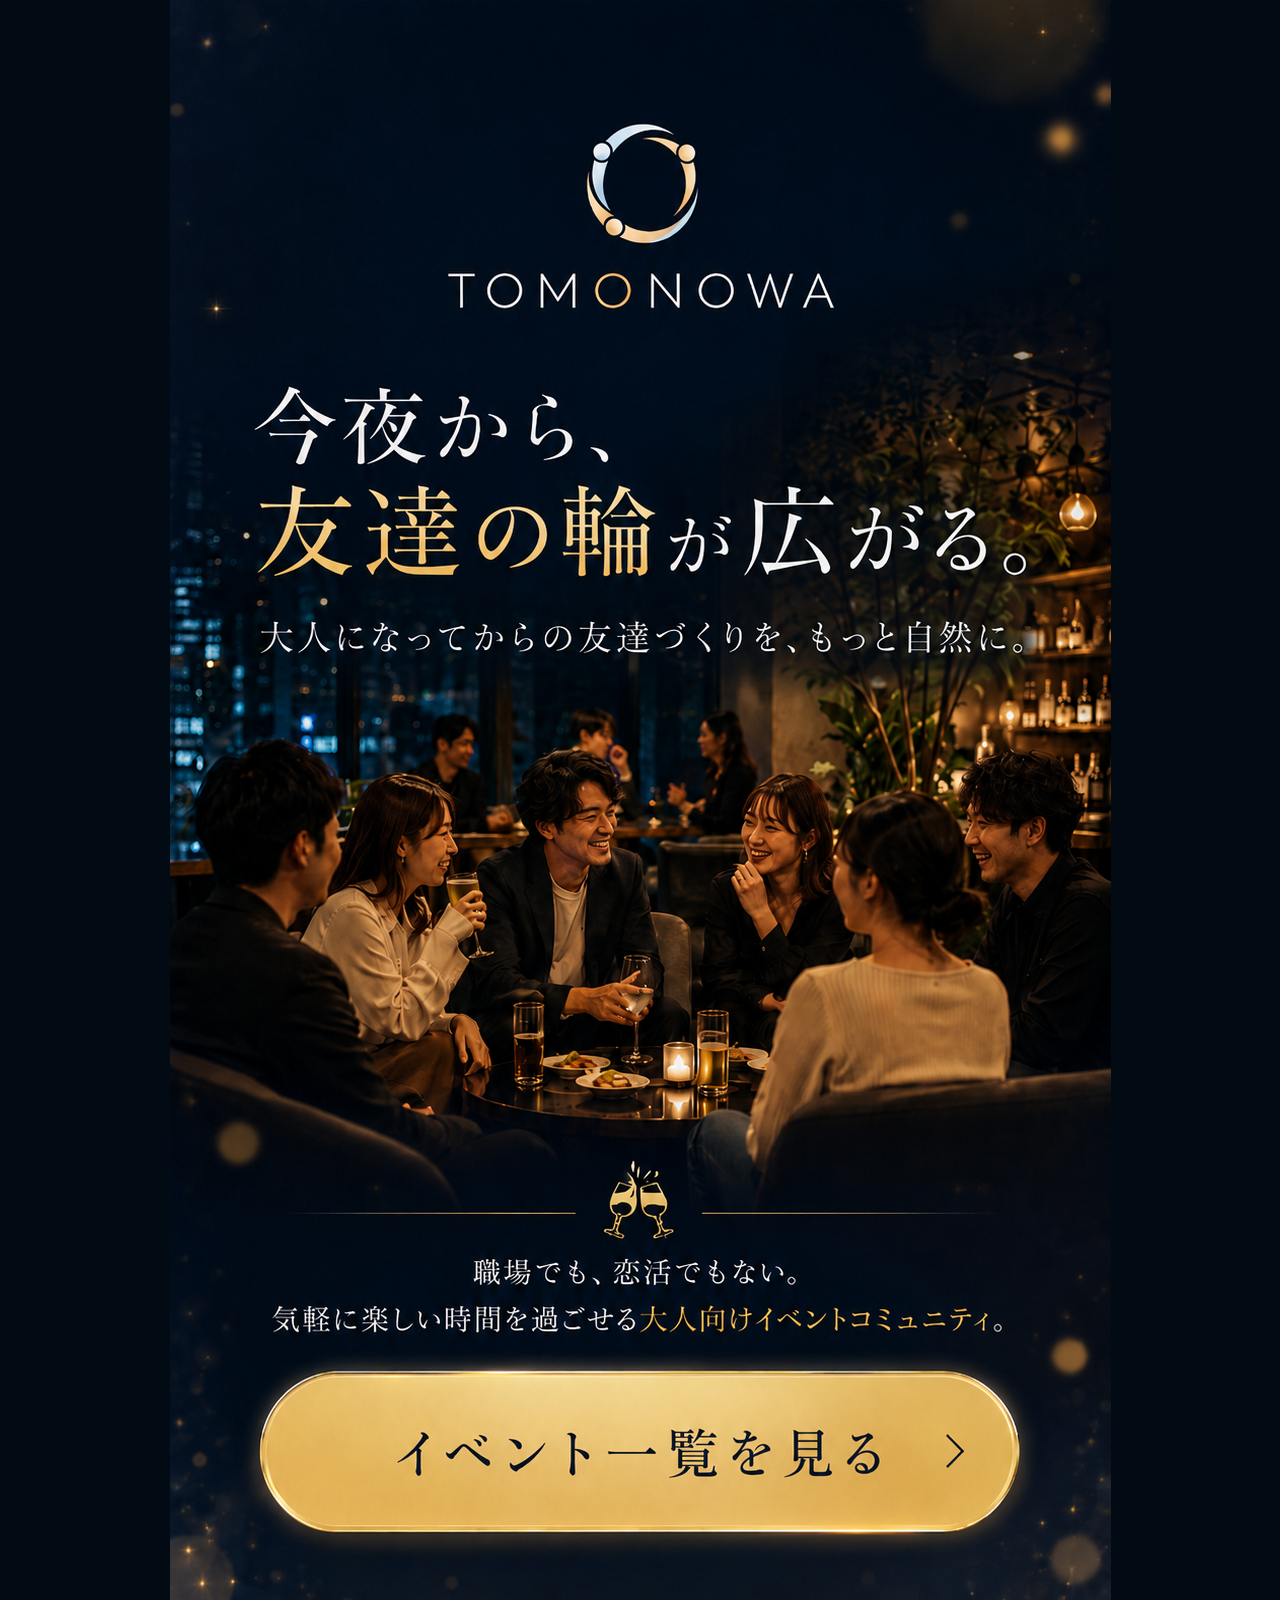
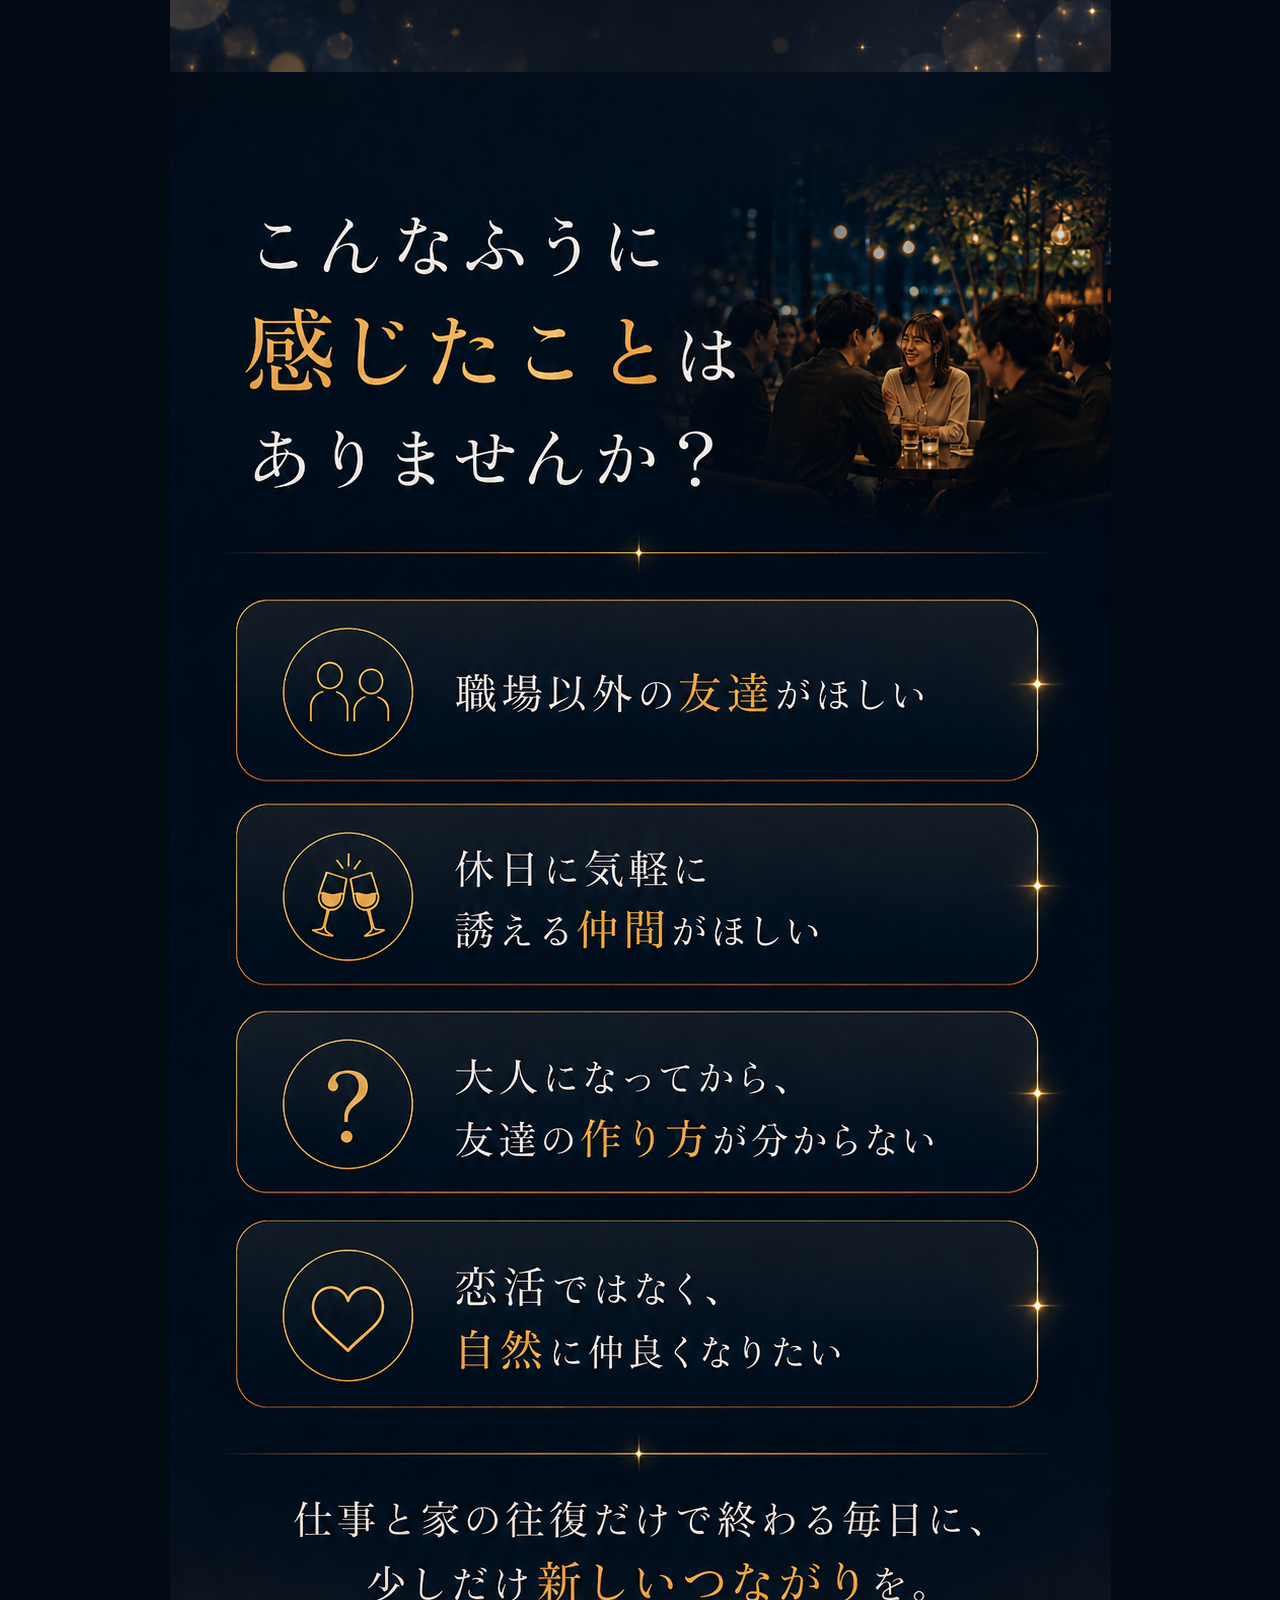
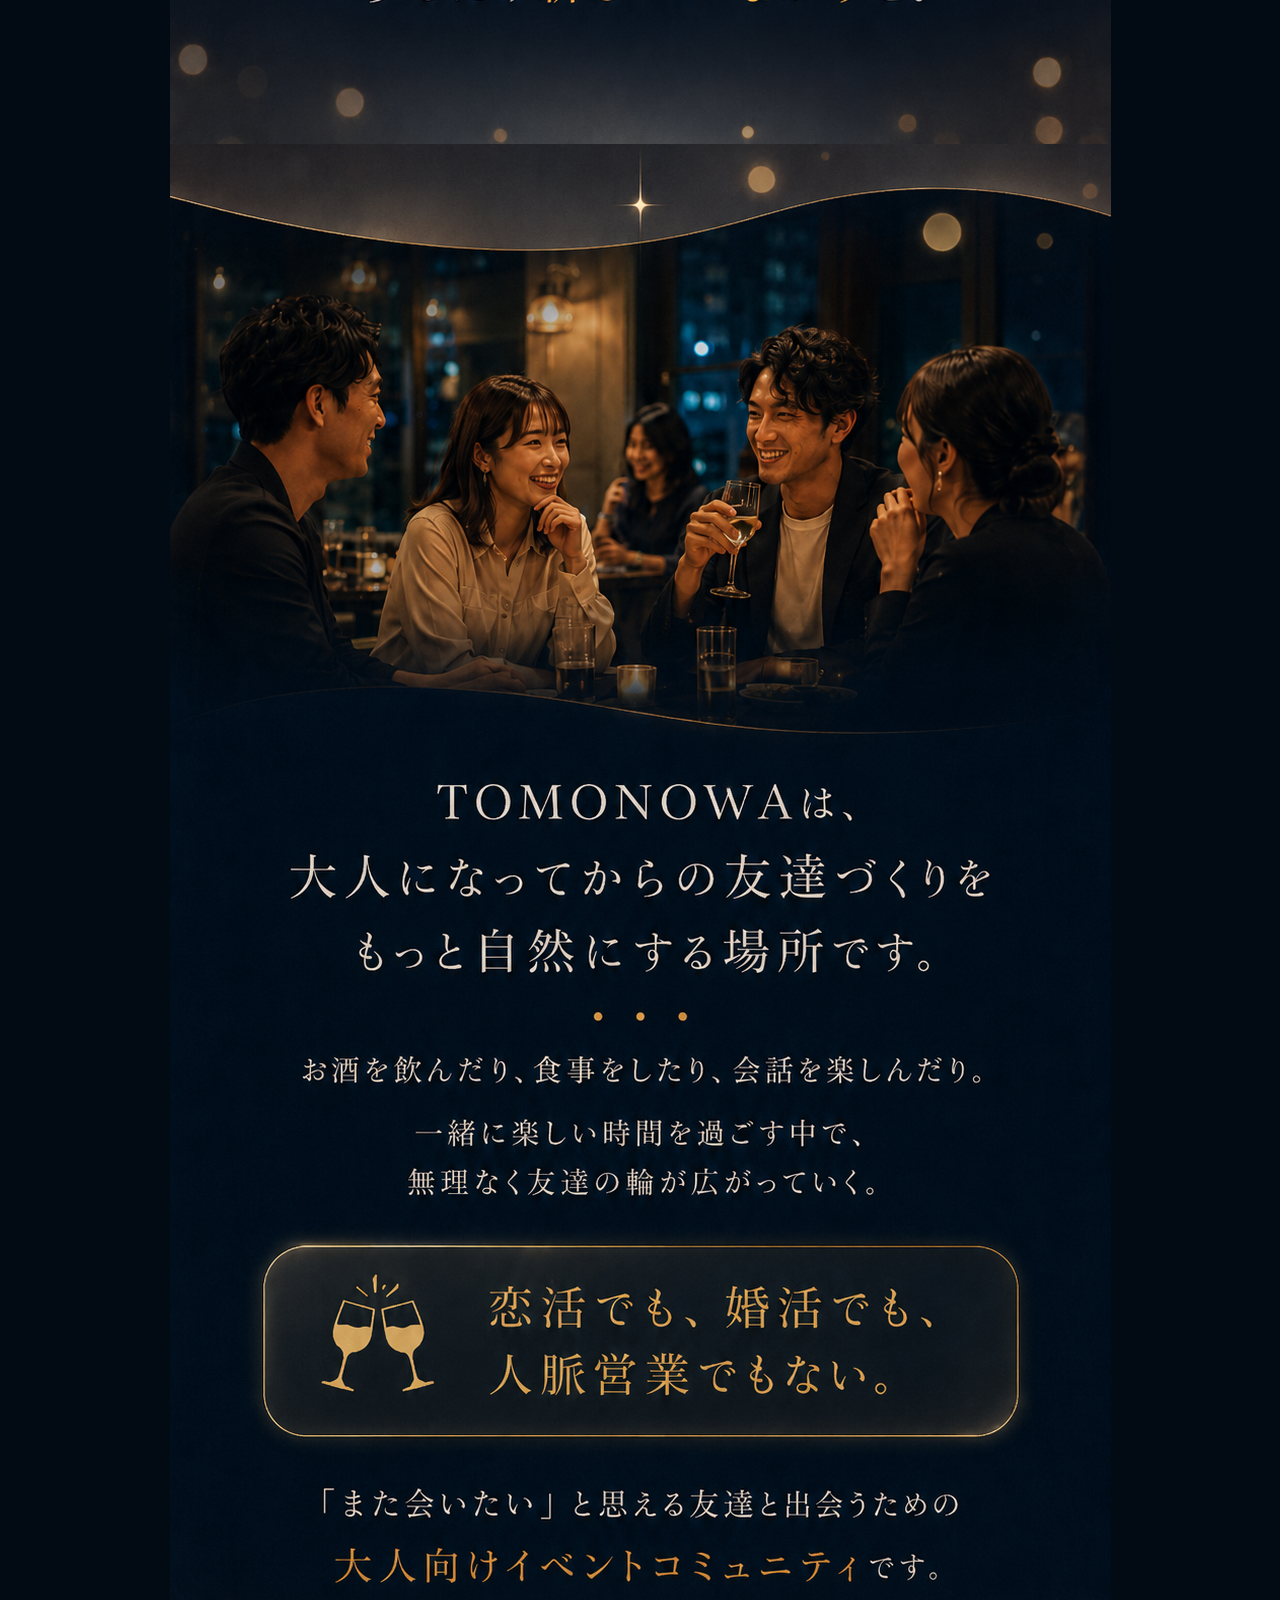
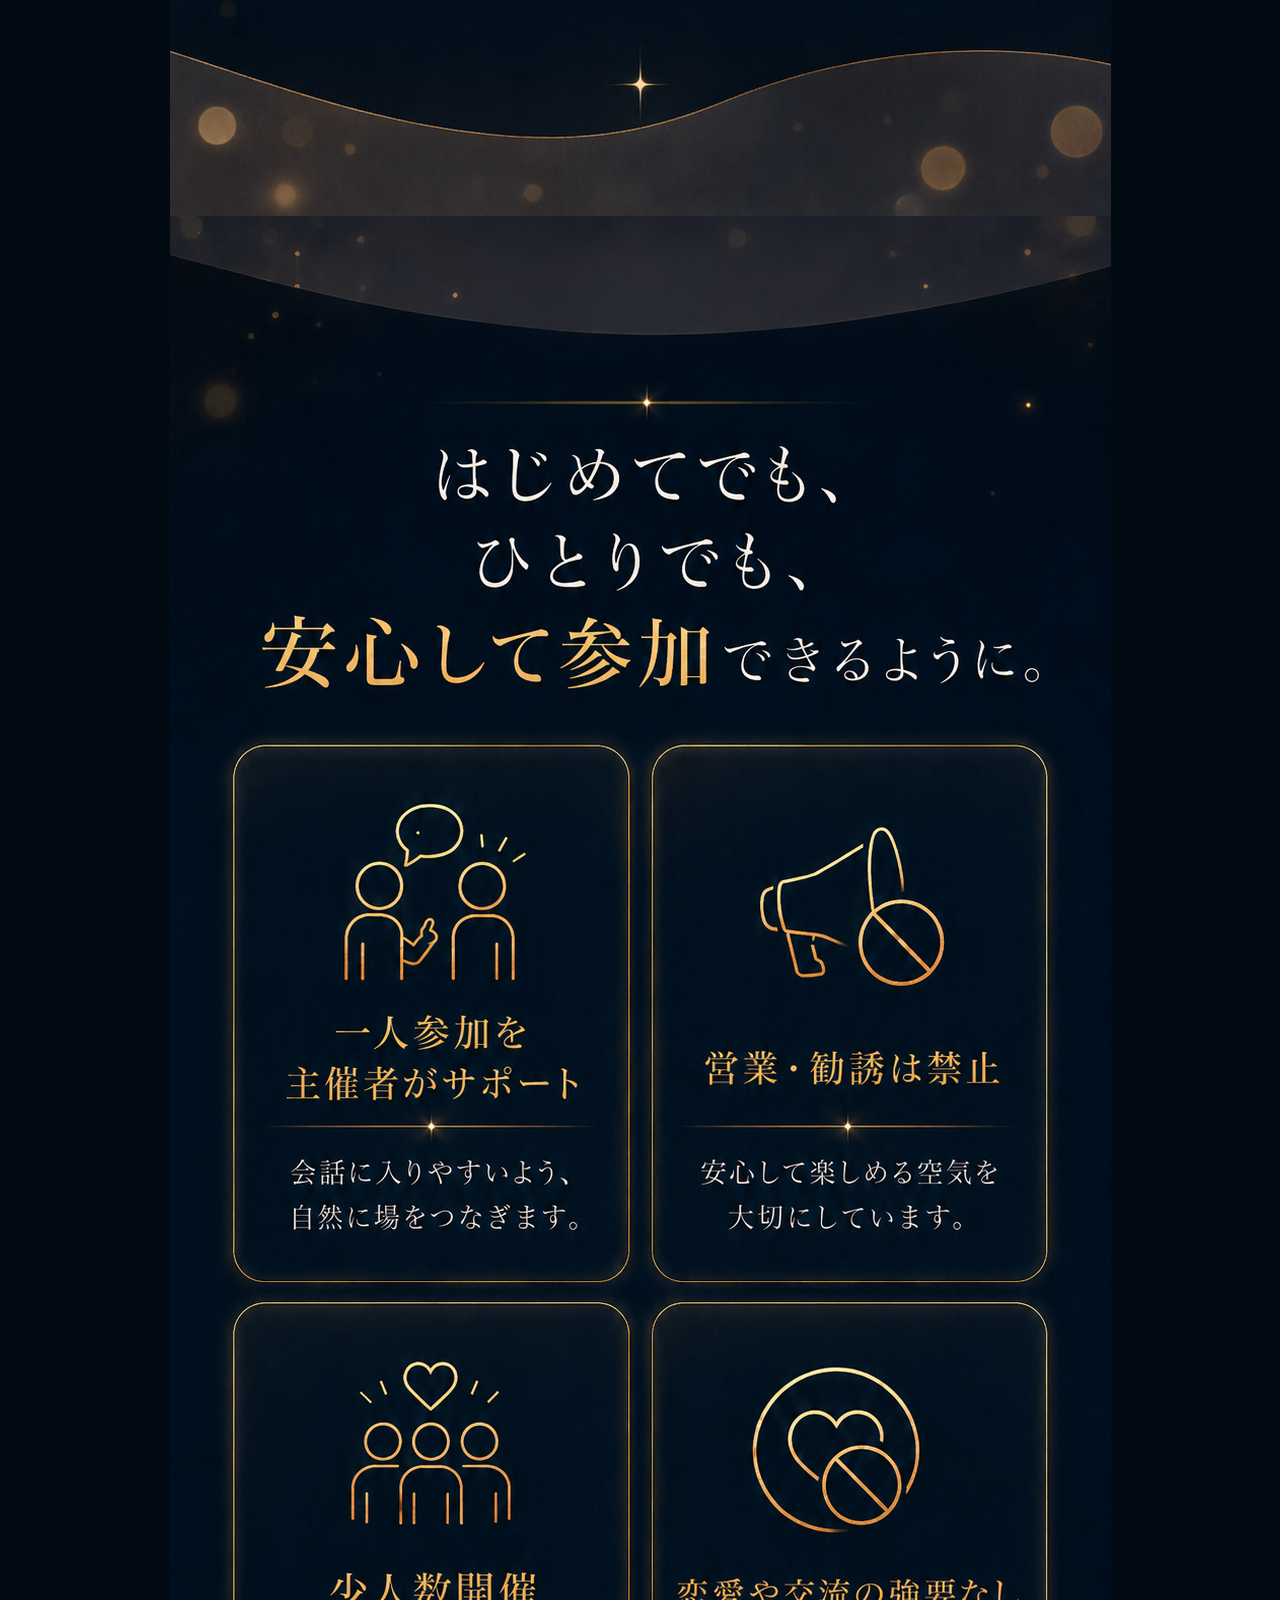
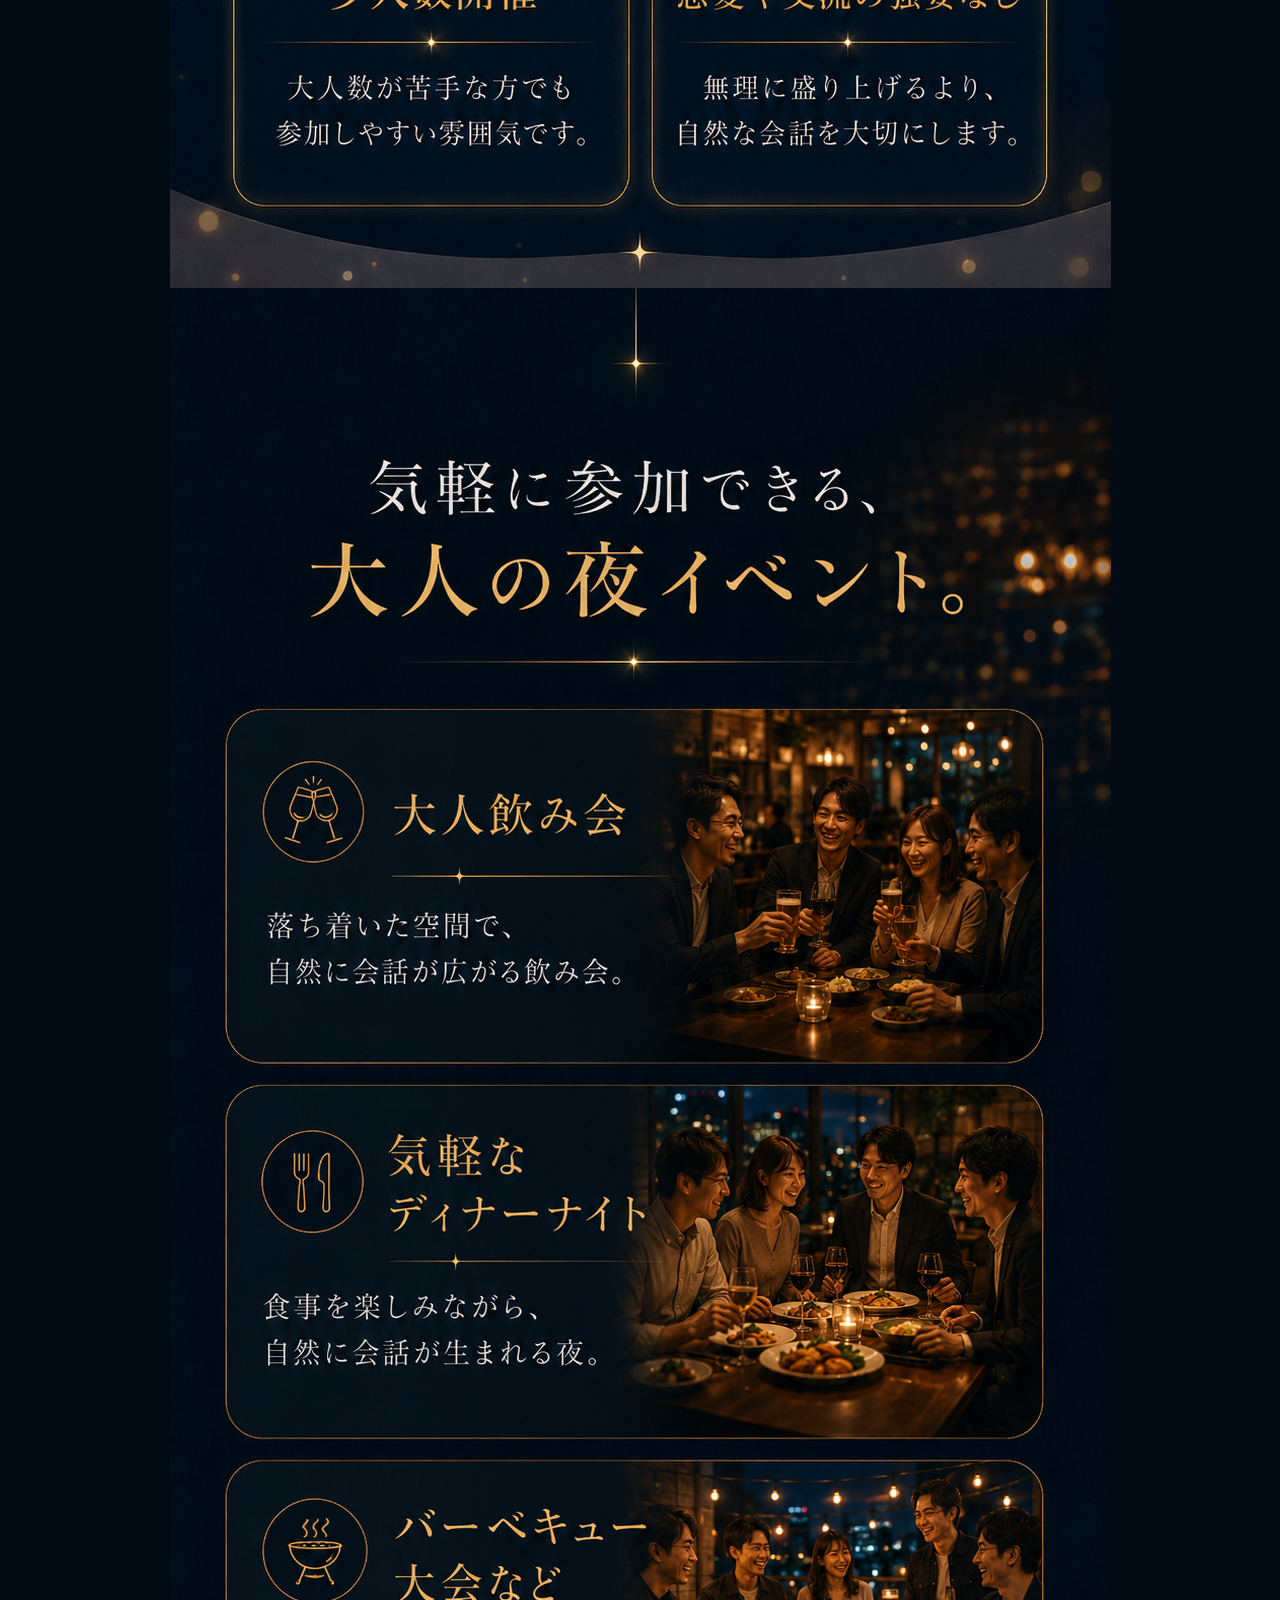
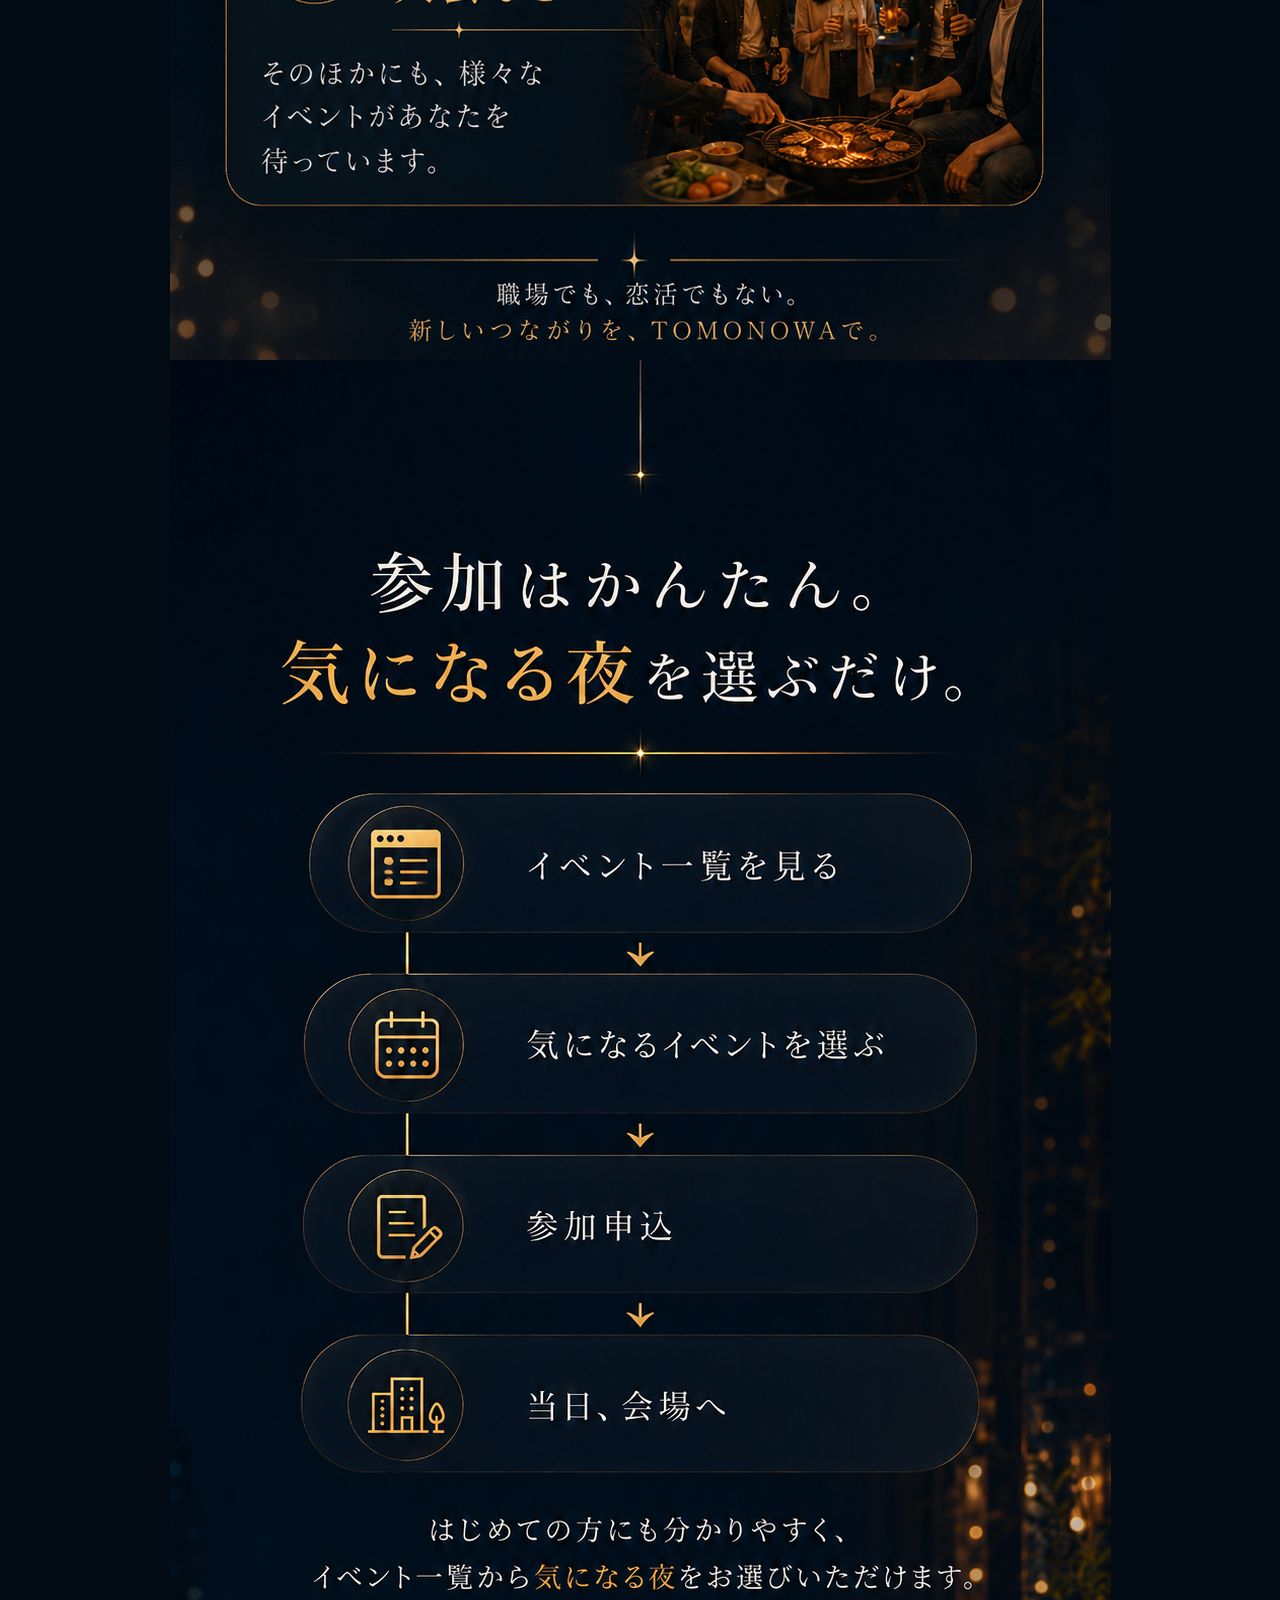
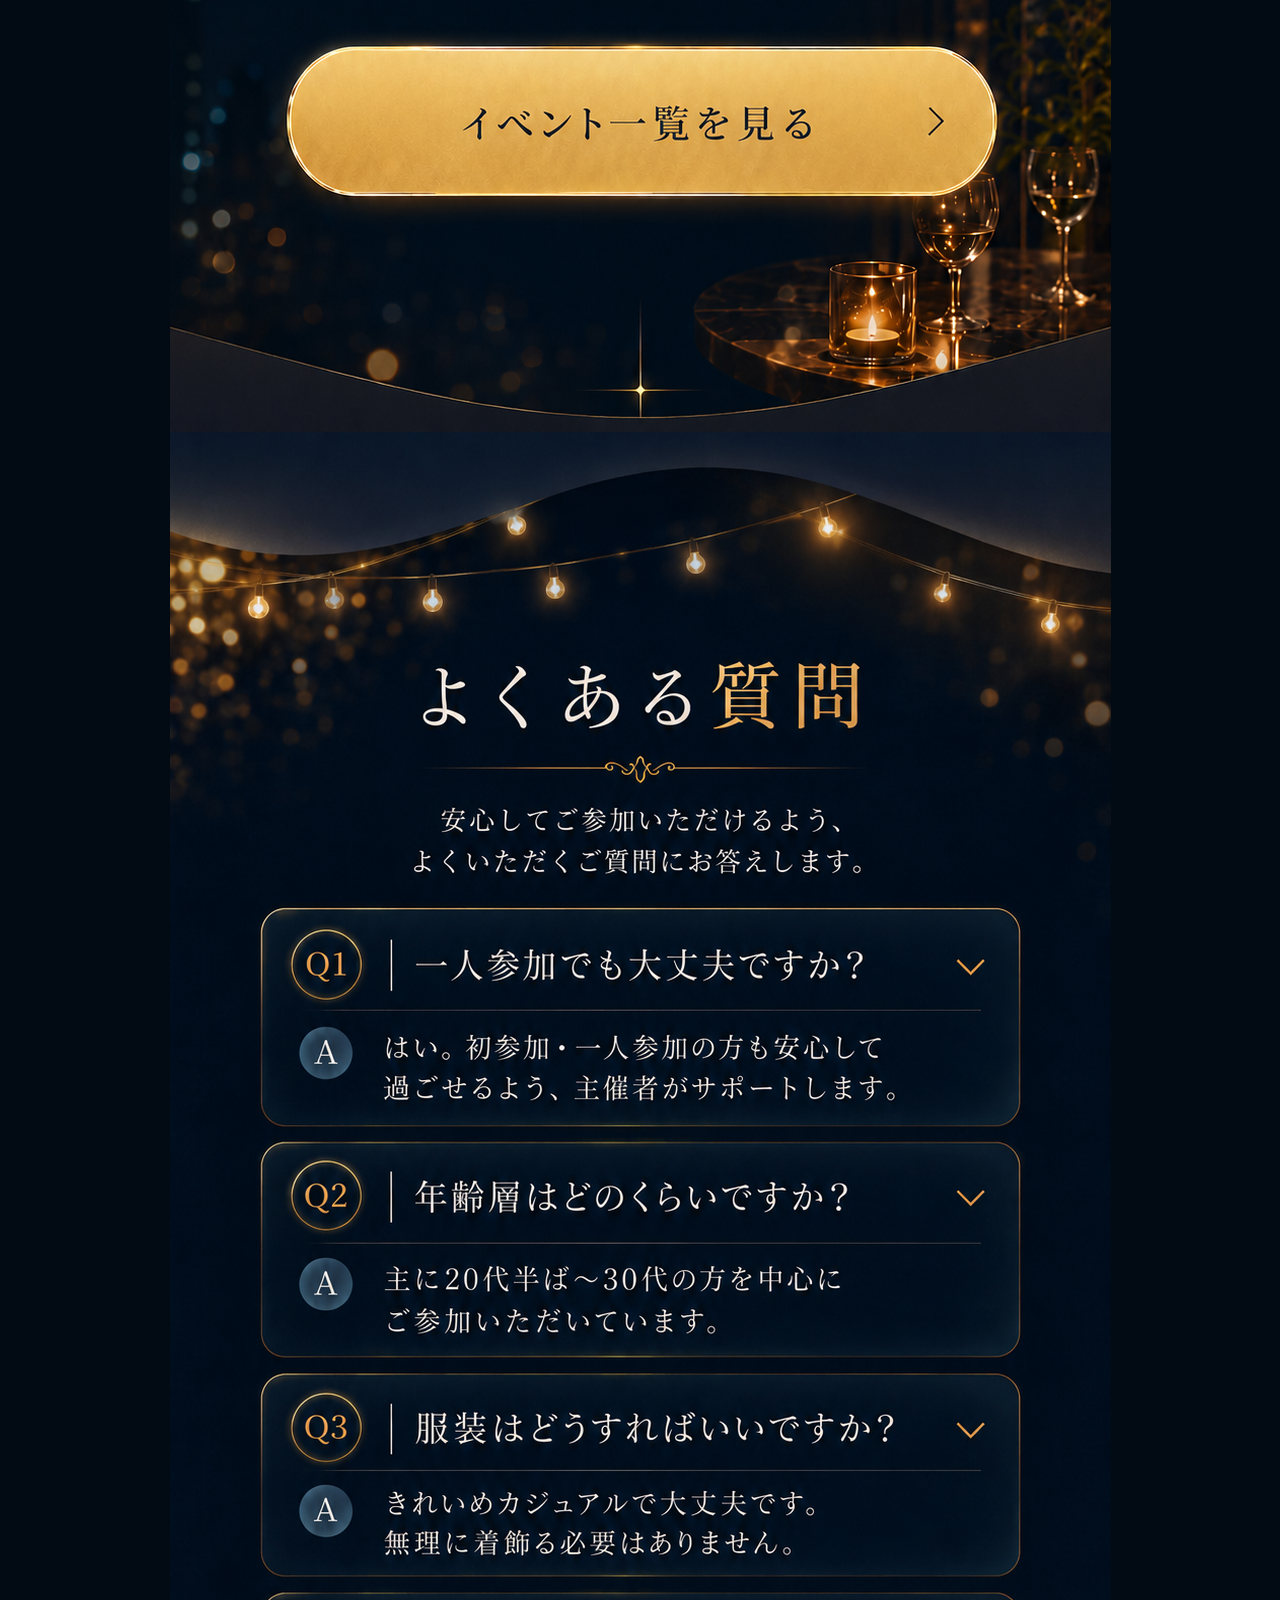
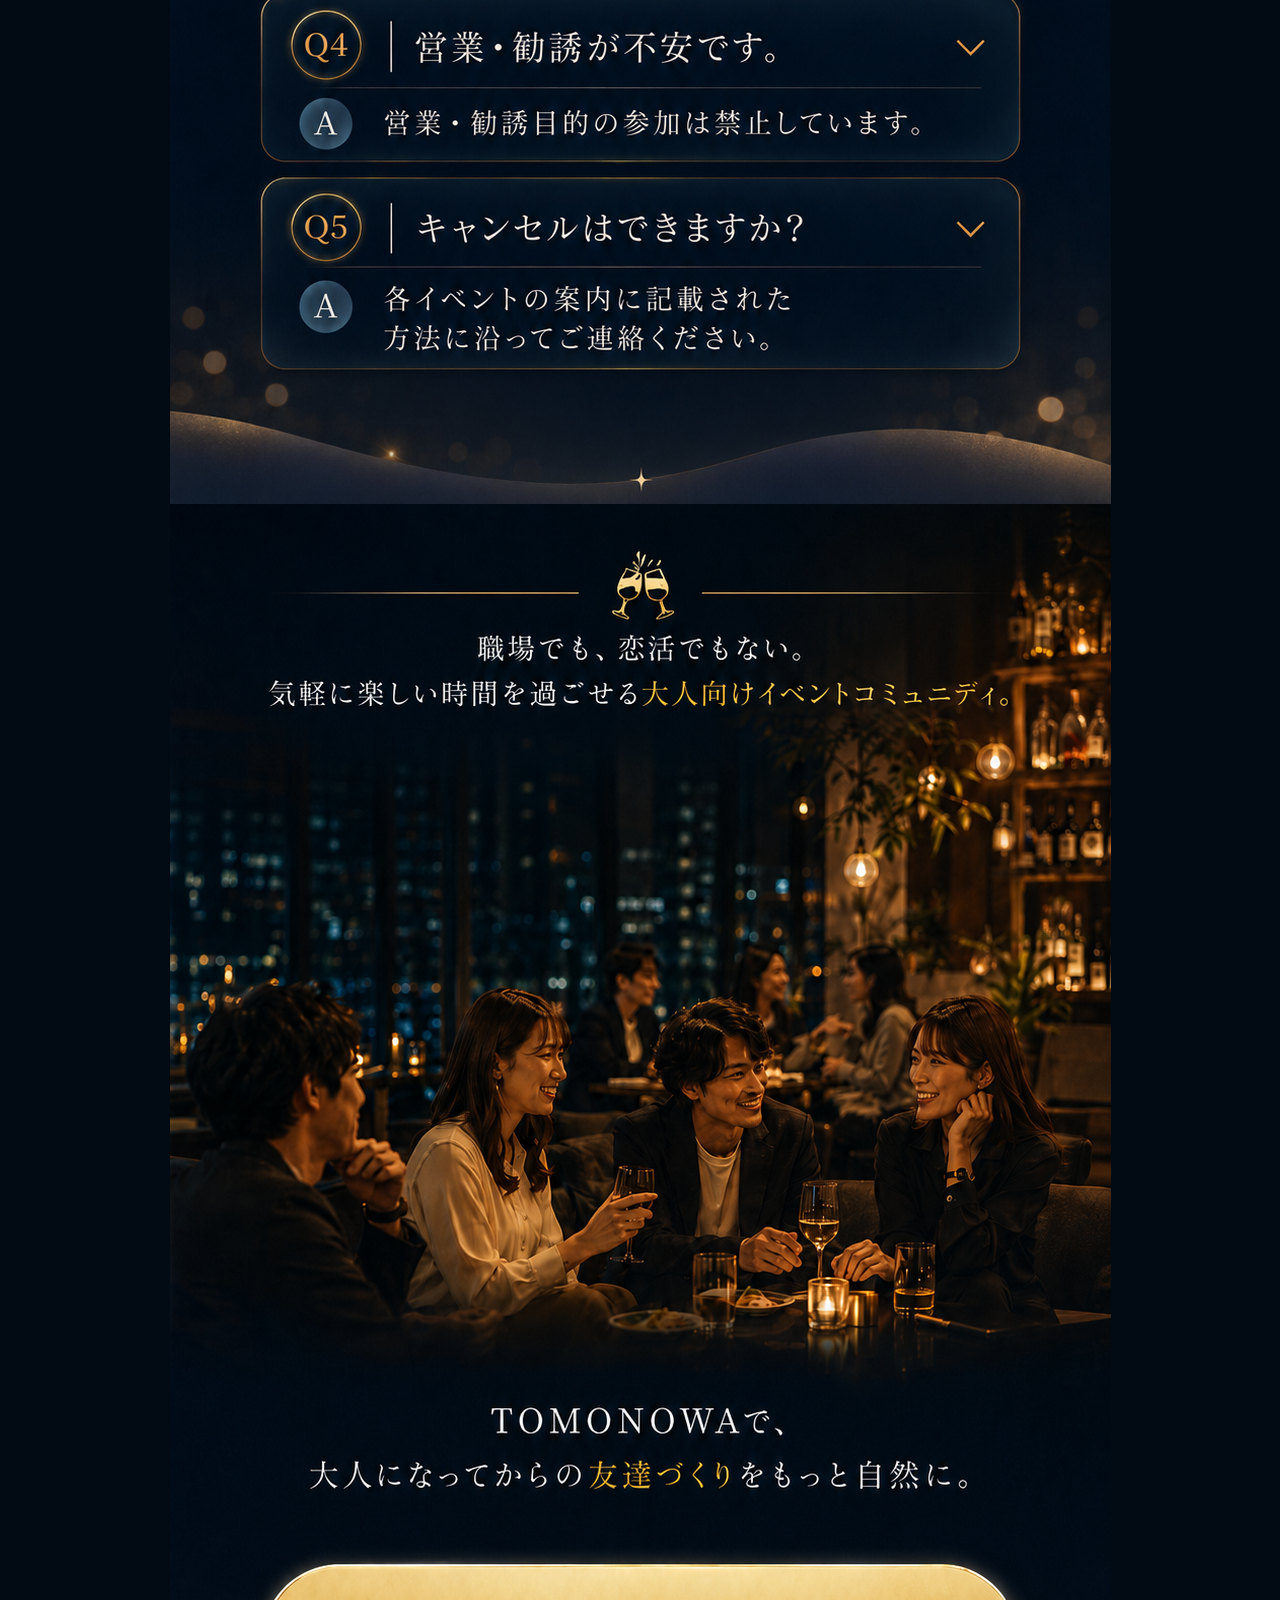
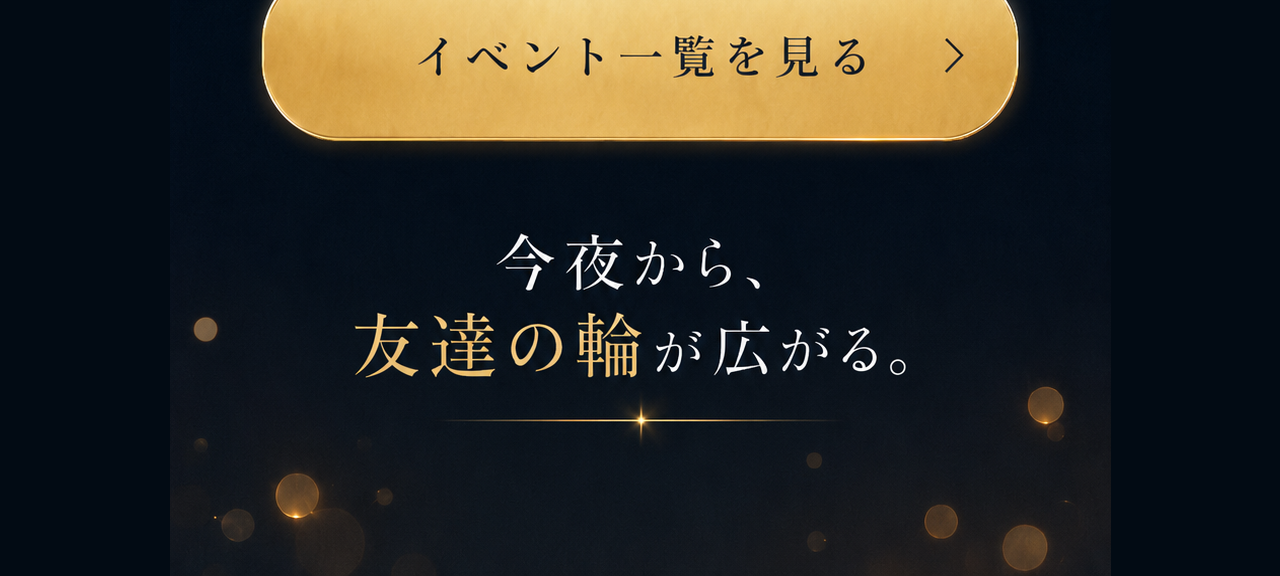
==== index.html @ 443e7a99 "Add files via upload" ====
<!doctype html>
<html lang="ja">
<head>
  <meta charset="utf-8">
  <meta name="viewport" content="width=device-width, initial-scale=1">
  <title>TOMONOWA | 今夜から、友達の輪が広がる。</title>
  <link rel="stylesheet" href="styles.css">
</head>
<body>
  <main class="lp">
    <section class="lp-section">
      <img src="assets/01-hero.png" alt="TOMONOWA 今夜から、友達の輪が広がる。">
      <a class="cta-hit cta-hit--hero" href="../event-circle-booking/TOMOWA_イベント申込サイト_完成デモ.html" aria-label="イベント一覧を見る"></a>
    </section>
    <section class="lp-section"><img src="assets/02-pain.png" alt="こんなふうに感じたことはありませんか？"></section>
    <section class="lp-section"><img src="assets/03-about.png" alt="TOMONOWAとは"></section>
    <section class="lp-section"><img src="assets/04-reassurance.png" alt="はじめてでも、ひとりでも、安心して参加できるように。"></section>
    <section class="lp-section"><img src="assets/05-events.png" alt="気軽に参加できる、大人の夜イベント。"></section>
    <section class="lp-section">
      <img src="assets/06-flow.png" alt="参加はかんたん。気になる夜を選ぶだけ。">
      <a class="cta-hit cta-hit--flow" href="../event-circle-booking/TOMOWA_イベント申込サイト_完成デモ.html" aria-label="イベント一覧を見る"></a>
    </section>
    <section class="lp-section"><img src="assets/07-faq.png" alt="よくある質問"></section>
    <section class="lp-section">
      <img src="assets/08-final-cta.png" alt="TOMONOWA イベント一覧を見る">
      <a class="cta-hit cta-hit--final" href="../event-circle-booking/TOMOWA_イベント申込サイト_完成デモ.html" aria-label="イベント一覧を見る"></a>
    </section>
  </main>
</body>
</html>
---- styles.css ----
* { box-sizing: border-box; }
html, body {
  margin: 0;
  min-height: 100%;
  background: #020b14;
}
.lp {
  width: min(100%, 941px);
  margin: 0 auto;
  background: #020b14;
}
.lp-section {
  position: relative;
  width: 100%;
  line-height: 0;
}
.lp-section img {
  display: block;
  width: 100%;
  height: auto;
}
.cta-hit {
  position: absolute;
  z-index: 2;
  display: block;
}
.cta-hit--hero {
  left: 9.5%;
  right: 9.5%;
  top: 79.2%;
  height: 8.6%;
  border-radius: 999px;
}
.cta-hit--flow {
  left: 12.5%;
  right: 12.5%;
  top: 73.6%;
  height: 8.9%;
  border-radius: 999px;
}
.cta-hit--final {
  left: 9.5%;
  right: 9.5%;
  top: 63.8%;
  height: 8.9%;
  border-radius: 999px;
}
.cta-hit:focus-visible {
  outline: 4px solid #fff;
  outline-offset: -4px;
}
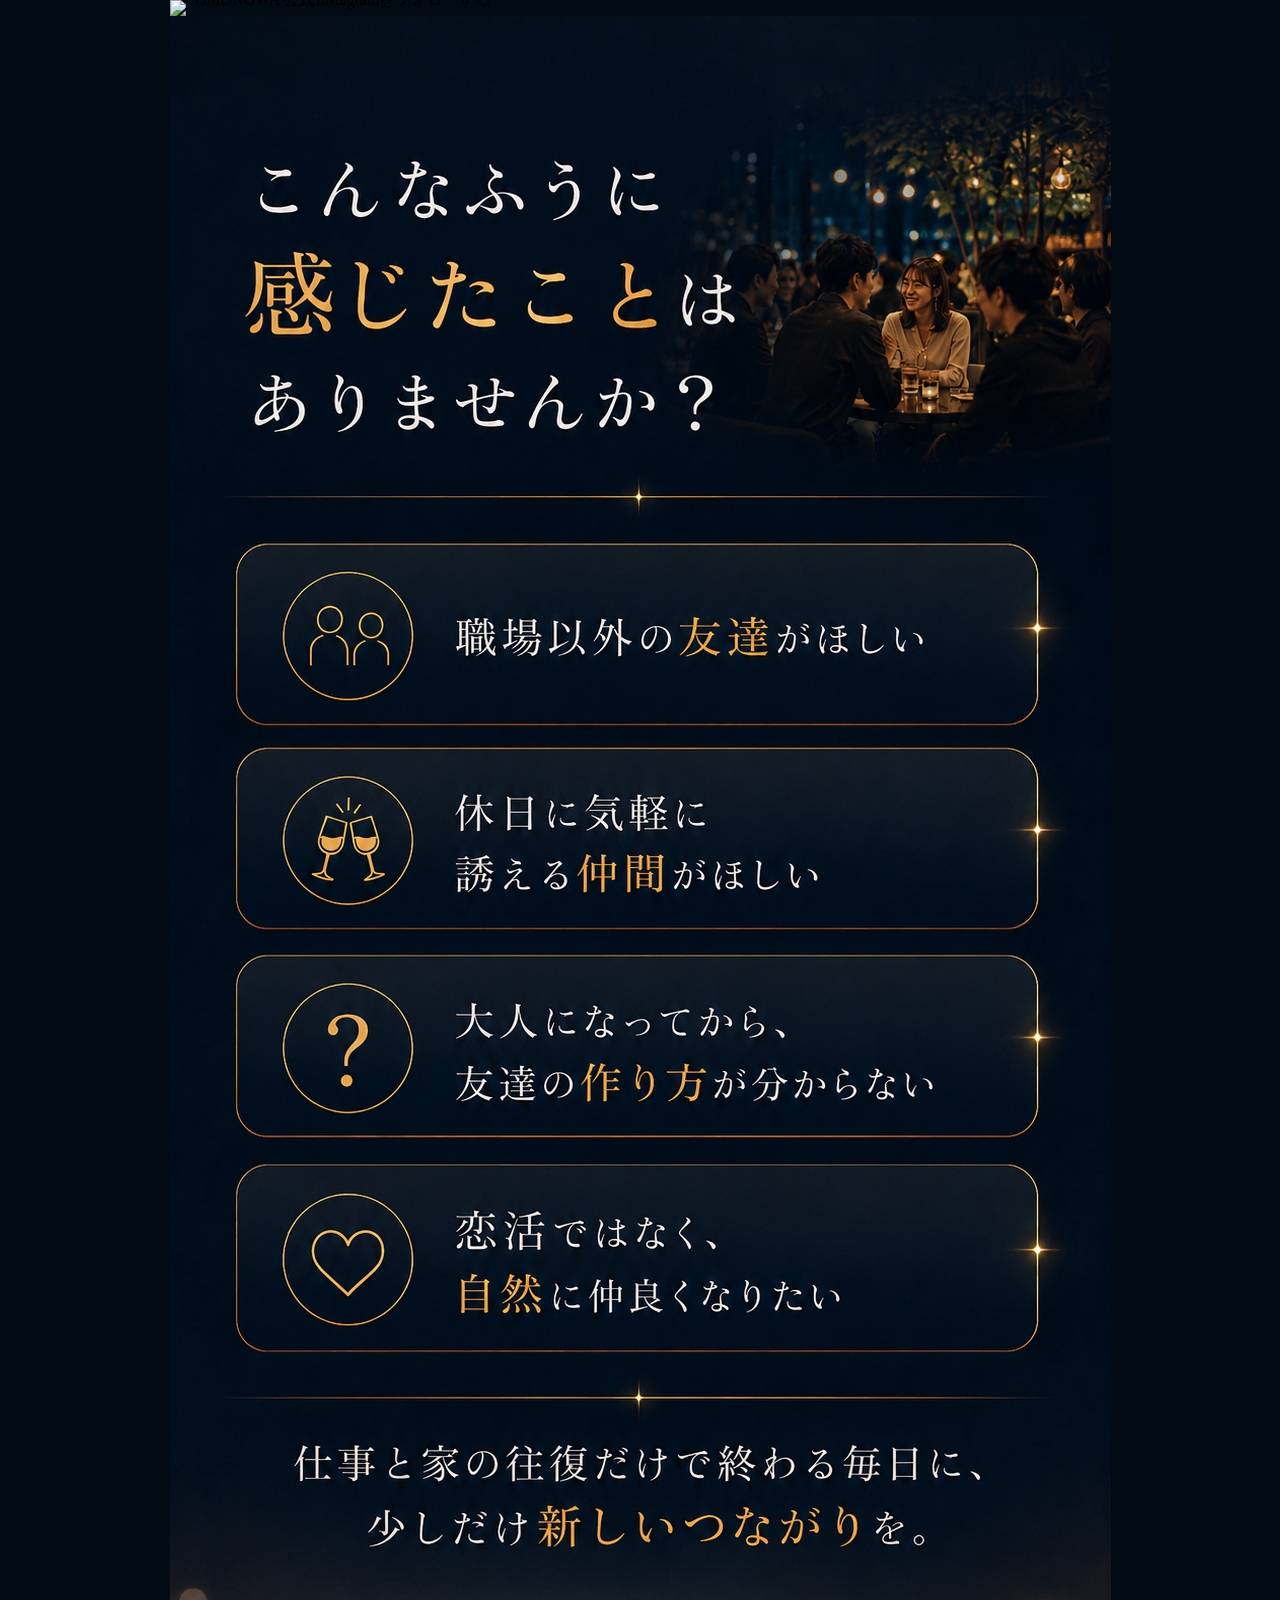
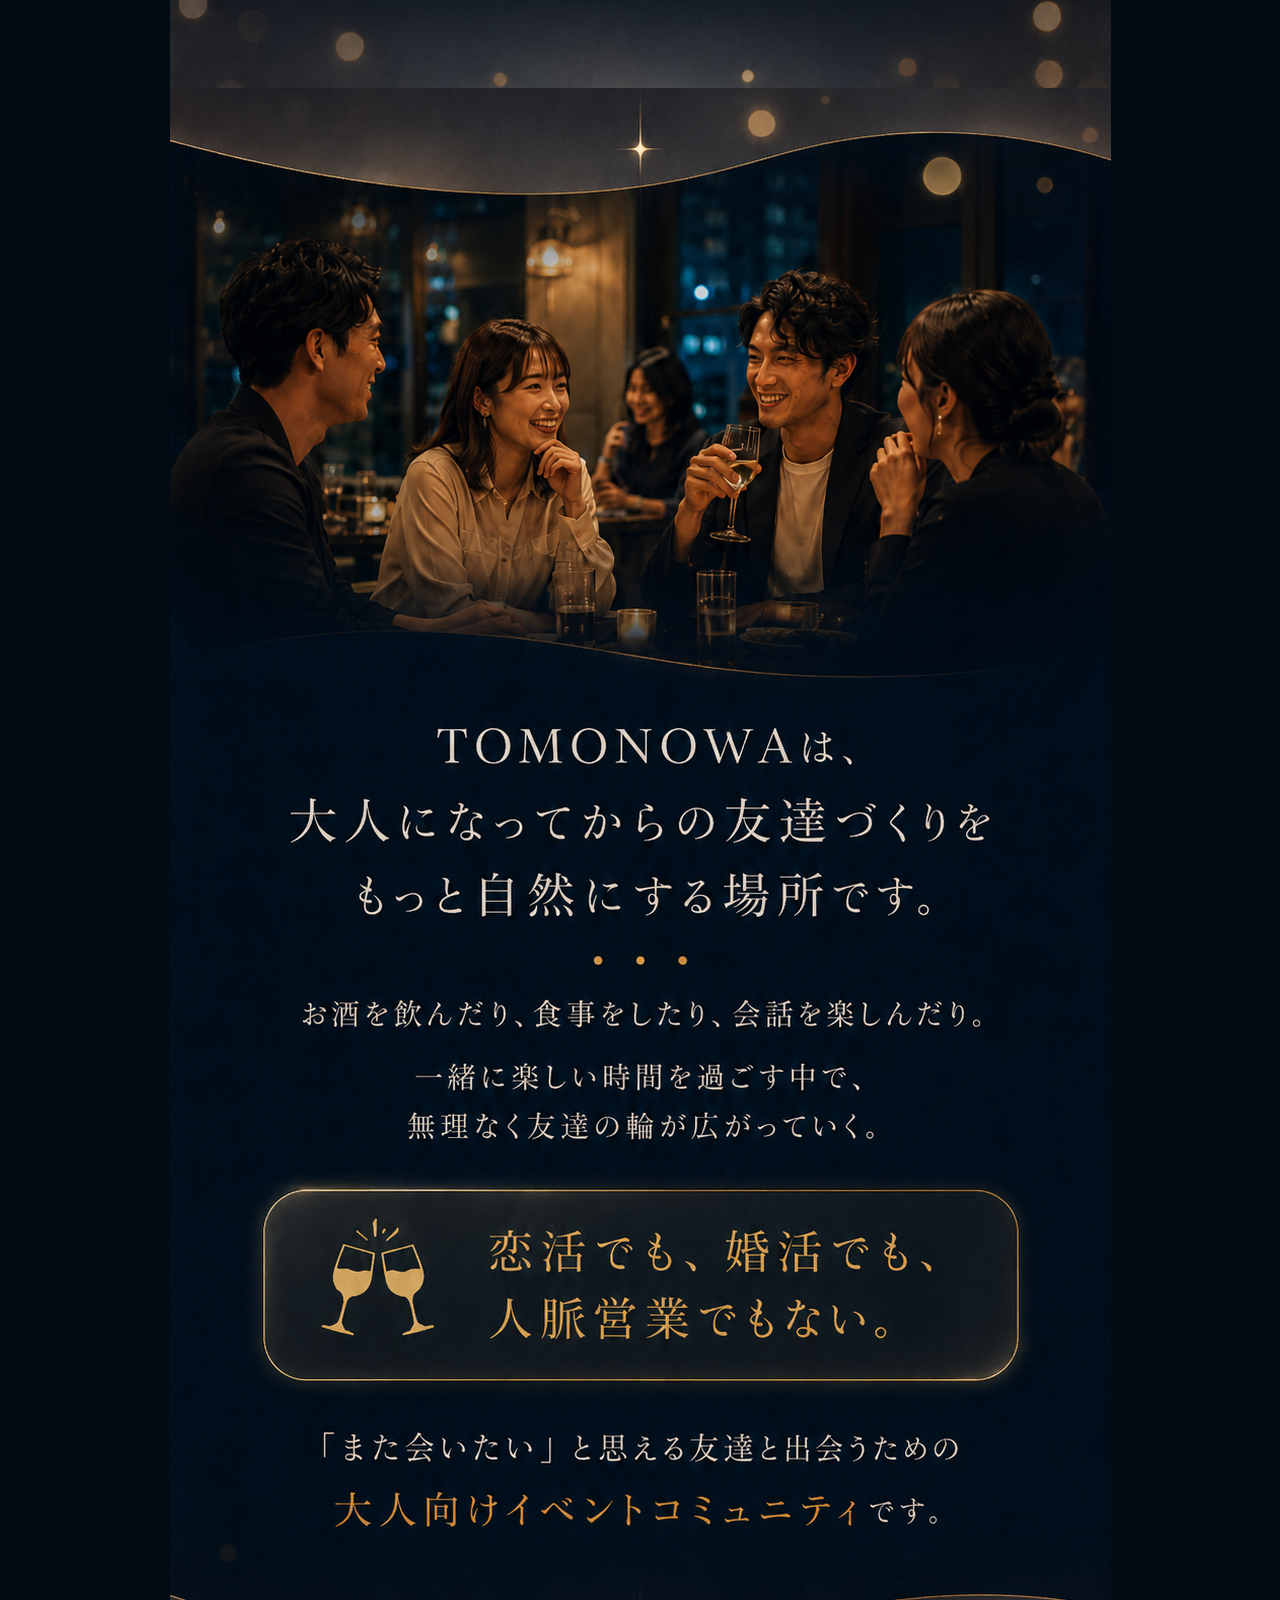
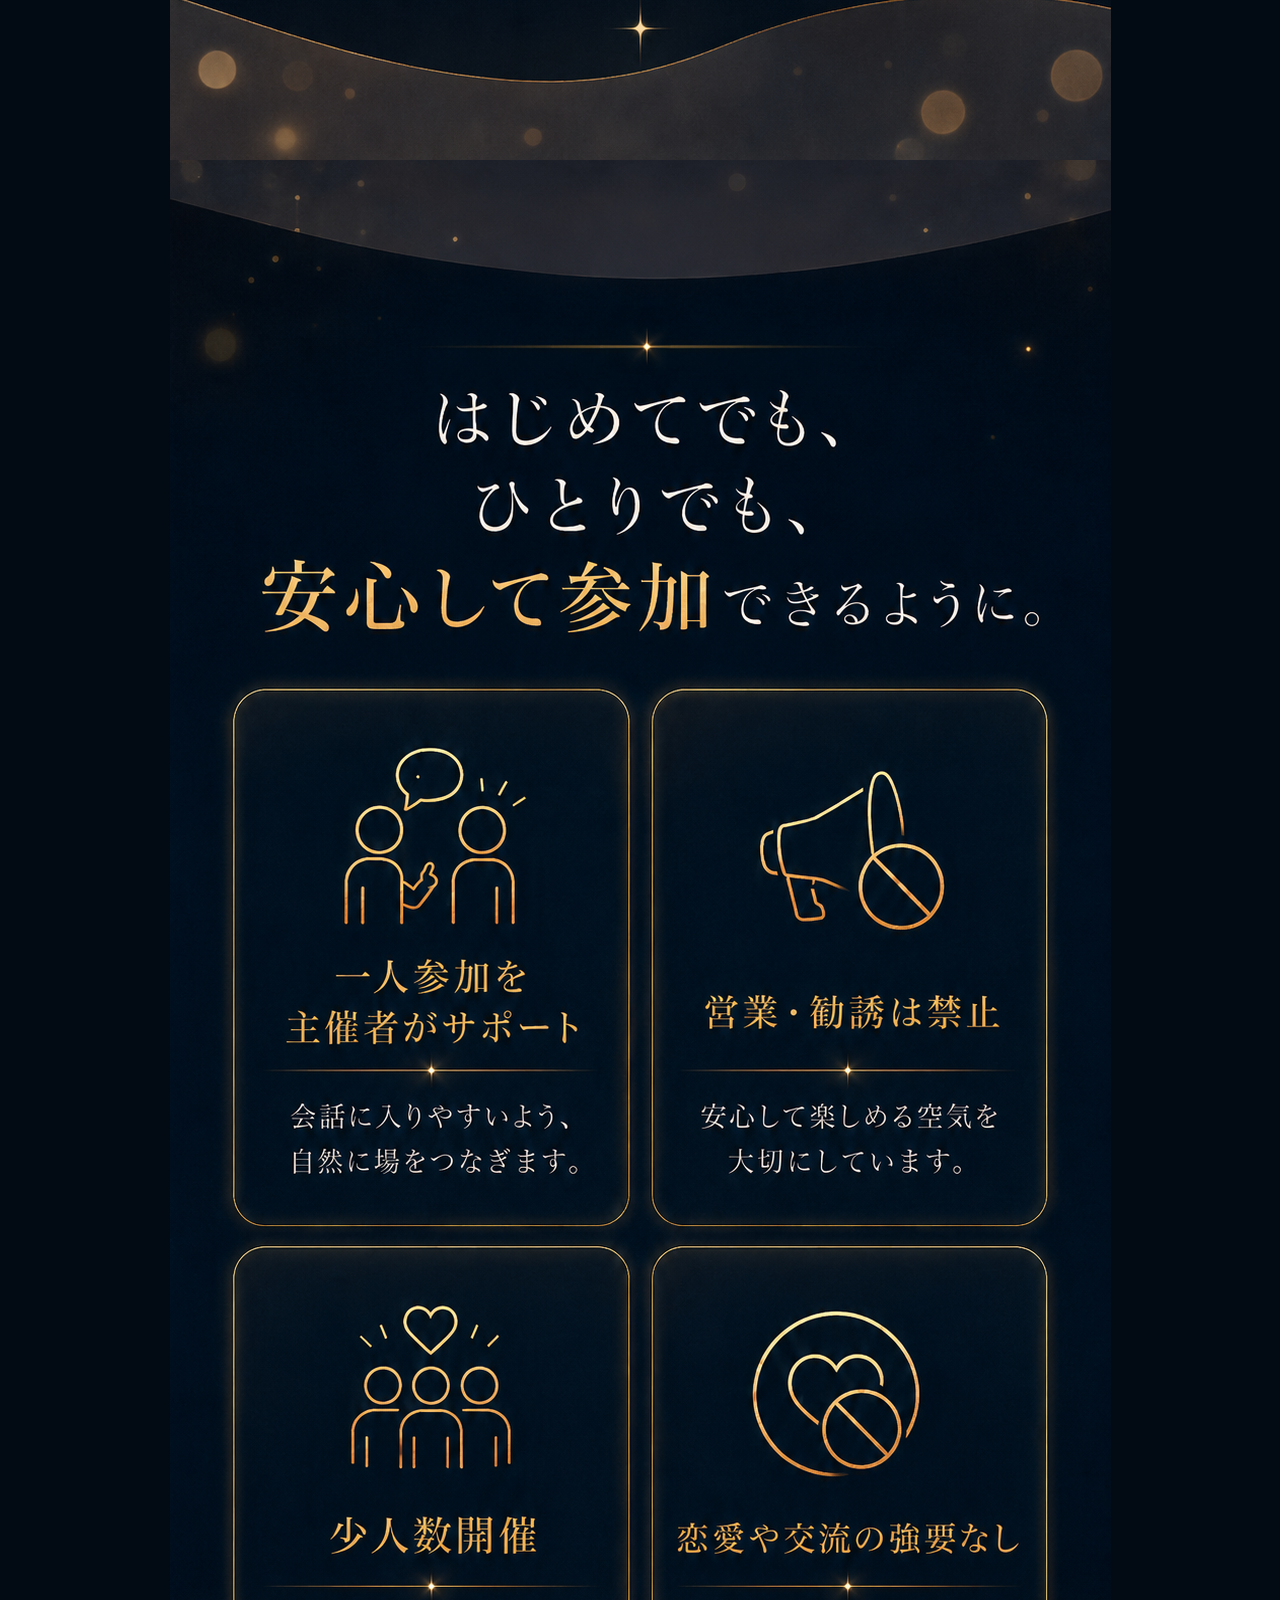
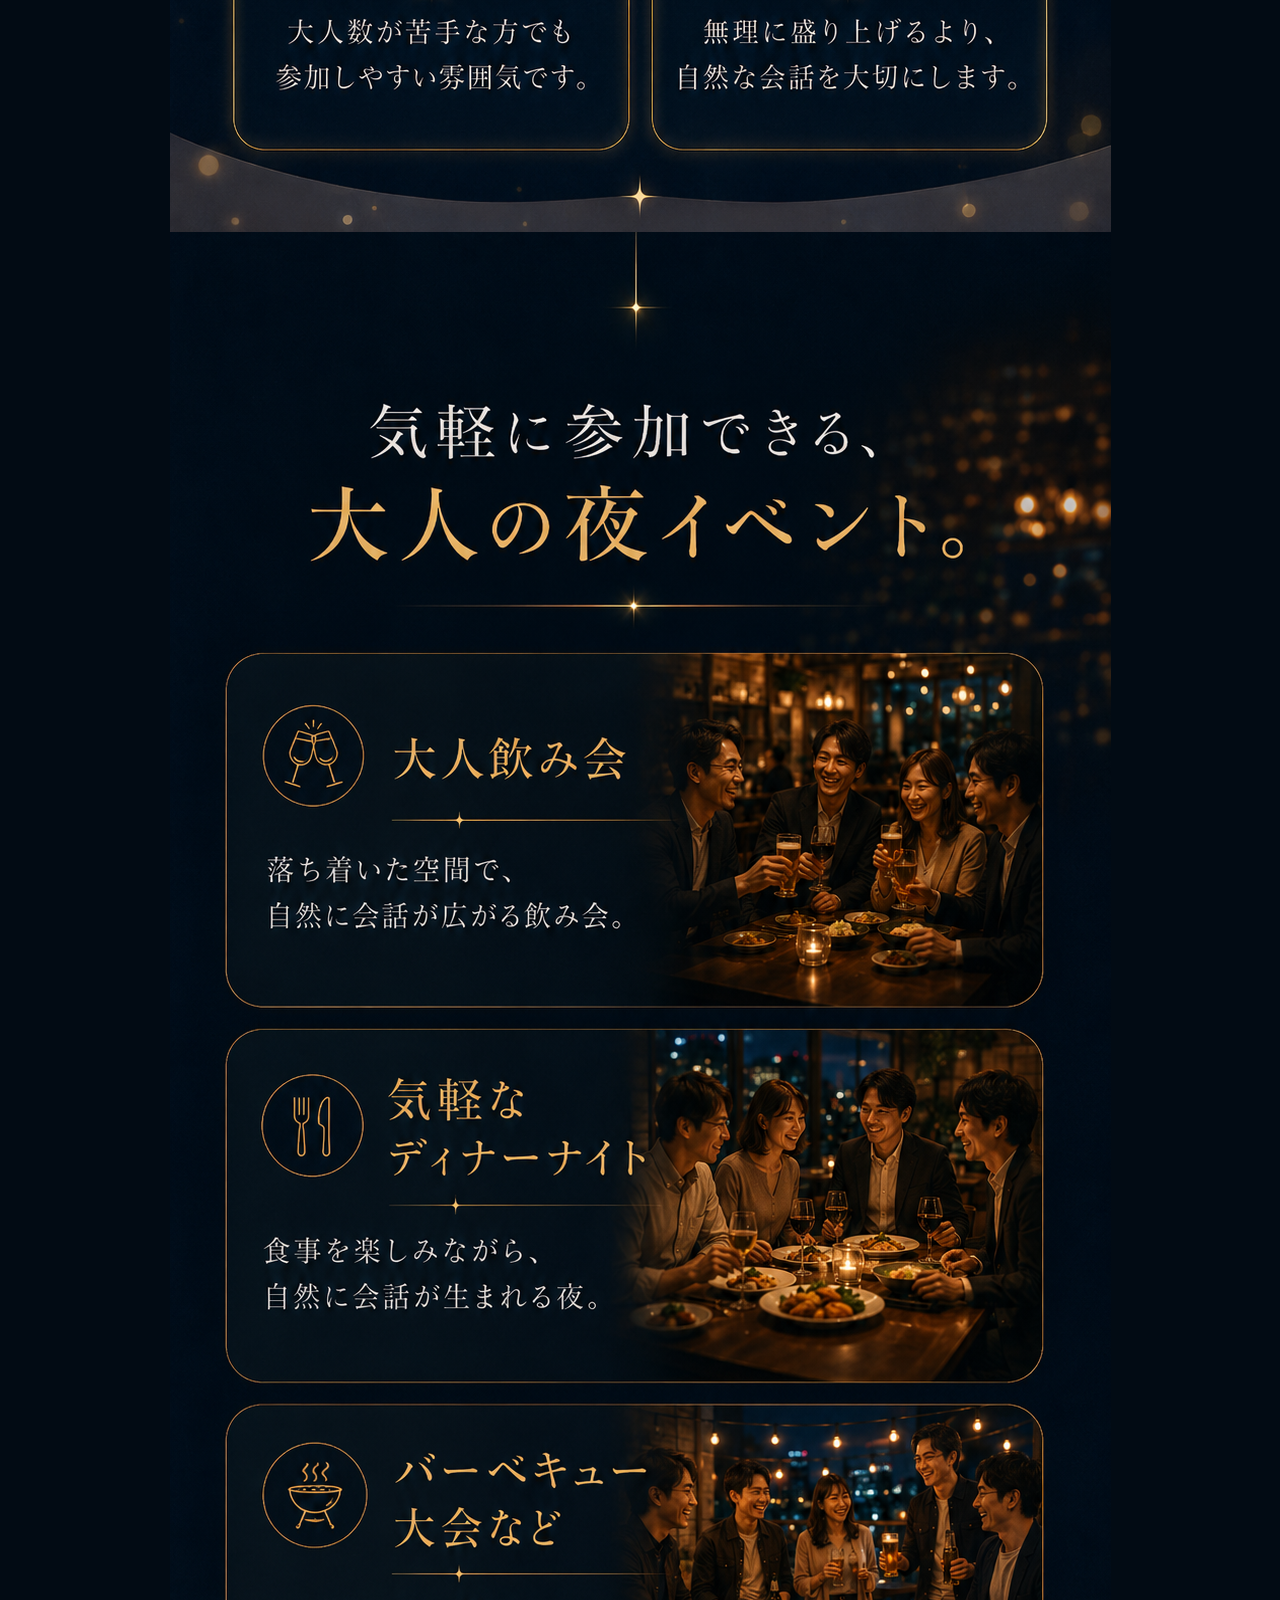
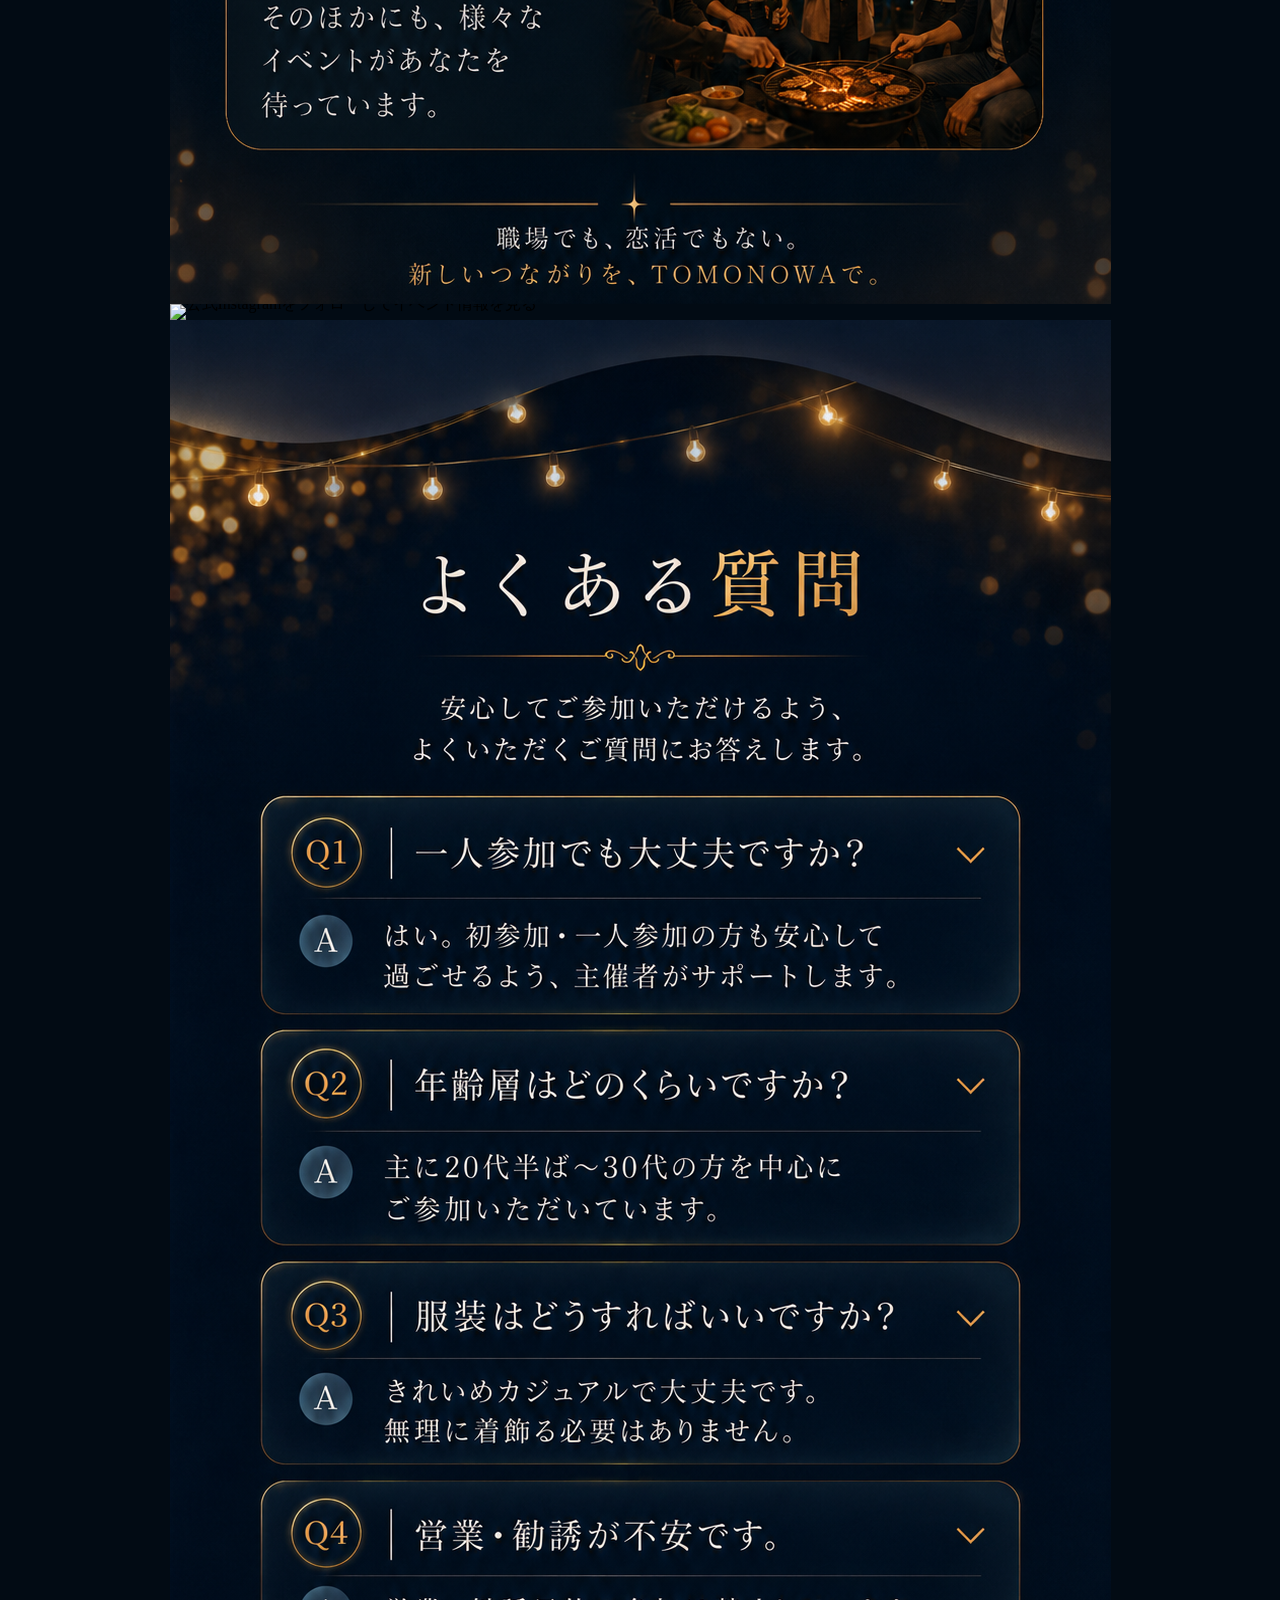
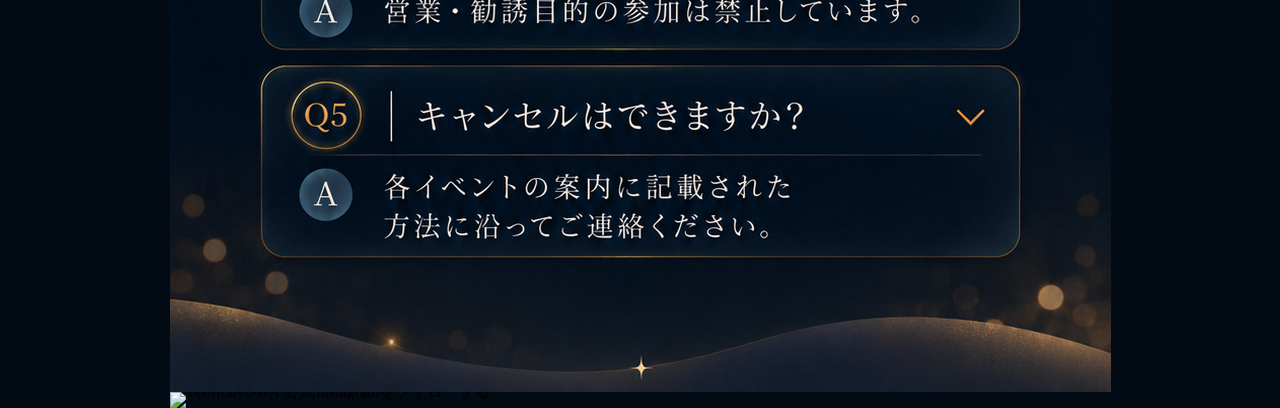
==== commit 5a5469ba: "Add files via upload" ====
--- a/index.html
+++ b/index.html
@@ -1,30 +1,30 @@
-<!doctype html>
-<html lang="ja">
-<head>
-  <meta charset="utf-8">
-  <meta name="viewport" content="width=device-width, initial-scale=1">
-  <title>TOMONOWA | 今夜から、友達の輪が広がる。</title>
-  <link rel="stylesheet" href="styles.css">
-</head>
-<body>
-  <main class="lp">
-    <section class="lp-section">
-      <img src="assets/01-hero.png" alt="TOMONOWA 今夜から、友達の輪が広がる。">
-      <a class="cta-hit cta-hit--hero" href="../event-circle-booking/TOMOWA_イベント申込サイト_完成デモ.html" aria-label="イベント一覧を見る"></a>
-    </section>
-    <section class="lp-section"><img src="assets/02-pain.png" alt="こんなふうに感じたことはありませんか？"></section>
-    <section class="lp-section"><img src="assets/03-about.png" alt="TOMONOWAとは"></section>
-    <section class="lp-section"><img src="assets/04-reassurance.png" alt="はじめてでも、ひとりでも、安心して参加できるように。"></section>
-    <section class="lp-section"><img src="assets/05-events.png" alt="気軽に参加できる、大人の夜イベント。"></section>
-    <section class="lp-section">
-      <img src="assets/06-flow.png" alt="参加はかんたん。気になる夜を選ぶだけ。">
-      <a class="cta-hit cta-hit--flow" href="../event-circle-booking/TOMOWA_イベント申込サイト_完成デモ.html" aria-label="イベント一覧を見る"></a>
-    </section>
-    <section class="lp-section"><img src="assets/07-faq.png" alt="よくある質問"></section>
-    <section class="lp-section">
-      <img src="assets/08-final-cta.png" alt="TOMONOWA イベント一覧を見る">
-      <a class="cta-hit cta-hit--final" href="../event-circle-booking/TOMOWA_イベント申込サイト_完成デモ.html" aria-label="イベント一覧を見る"></a>
-    </section>
-  </main>
-</body>
-</html>
+<!doctype html>
+<html lang="ja">
+<head>
+  <meta charset="utf-8">
+  <meta name="viewport" content="width=device-width, initial-scale=1">
+  <title>TOMONOWA | 今夜から、友達の輪が広がる。</title>
+  <link rel="stylesheet" href="styles.css">
+</head>
+<body>
+  <main class="lp">
+    <section class="lp-section">
+      <img src="assets/01-hero-instagram.png" alt="TOMONOWA 公式Instagramをフォローする">
+      <a class="cta-hit cta-hit--hero" href="https://www.instagram.com/tomono_wa/" target="_blank" rel="noopener" aria-label="TOMONOWA公式Instagramをフォローする"></a>
+    </section>
+    <section class="lp-section"><img src="assets/02-pain.png" alt="こんなふうに感じたことはありませんか？"></section>
+    <section class="lp-section"><img src="assets/03-about.png" alt="TOMONOWAとは"></section>
+    <section class="lp-section"><img src="assets/04-reassurance.png" alt="はじめてでも、ひとりでも、安心して参加できるように。"></section>
+    <section class="lp-section"><img src="assets/05-events.png" alt="気軽に参加できる、大人の夜イベント。"></section>
+    <section class="lp-section">
+      <img src="assets/06-flow-instagram.png" alt="公式Instagramをフォローしてイベント情報を見る">
+      <a class="cta-hit cta-hit--flow" href="https://www.instagram.com/tomono_wa/" target="_blank" rel="noopener" aria-label="TOMONOWA公式Instagramをフォローする"></a>
+    </section>
+    <section class="lp-section"><img src="assets/07-faq.png" alt="よくある質問"></section>
+    <section class="lp-section">
+      <img src="assets/08-final-instagram.png" alt="TOMONOWA 公式Instagramをフォローする">
+      <a class="cta-hit cta-hit--final" href="https://www.instagram.com/tomono_wa/" target="_blank" rel="noopener" aria-label="TOMONOWA公式Instagramをフォローする"></a>
+    </section>
+  </main>
+</body>
+</html>
--- a/styles.css
+++ b/styles.css
@@ -1,51 +1,51 @@
-* { box-sizing: border-box; }
-html, body {
-  margin: 0;
-  min-height: 100%;
-  background: #020b14;
+* { box-sizing: border-box; }
+html, body {
+  margin: 0;
+  min-height: 100%;
+  background: #020b14;
+}
+.lp {
+  width: min(100%, 941px);
+  margin: 0 auto;
+  background: #020b14;
+}
+.lp-section {
+  position: relative;
+  width: 100%;
+  line-height: 0;
+}
+.lp-section img {
+  display: block;
+  width: 100%;
+  height: auto;
+}
+.cta-hit {
+  position: absolute;
+  z-index: 2;
+  display: block;
+}
+.cta-hit--hero {
+  left: 7.5%;
+  right: 7.5%;
+  top: 76.8%;
+  height: 9%;
+  border-radius: 999px;
 }
-.lp {
-  width: min(100%, 941px);
-  margin: 0 auto;
-  background: #020b14;
-}
-.lp-section {
-  position: relative;
-  width: 100%;
-  line-height: 0;
-}
-.lp-section img {
-  display: block;
-  width: 100%;
-  height: auto;
-}
-.cta-hit {
-  position: absolute;
-  z-index: 2;
-  display: block;
-}
-.cta-hit--hero {
+.cta-hit--flow {
   left: 9.5%;
   right: 9.5%;
   top: 79.2%;
-  height: 8.6%;
+  height: 9.2%;
   border-radius: 999px;
 }
-.cta-hit--flow {
-  left: 12.5%;
-  right: 12.5%;
-  top: 73.6%;
+.cta-hit--final {
+  left: 6.5%;
+  right: 6.5%;
+  top: 63.4%;
   height: 8.9%;
   border-radius: 999px;
 }
-.cta-hit--final {
-  left: 9.5%;
-  right: 9.5%;
-  top: 63.8%;
-  height: 8.9%;
-  border-radius: 999px;
-}
-.cta-hit:focus-visible {
-  outline: 4px solid #fff;
-  outline-offset: -4px;
-}
+.cta-hit:focus-visible {
+  outline: 4px solid #fff;
+  outline-offset: -4px;
+}
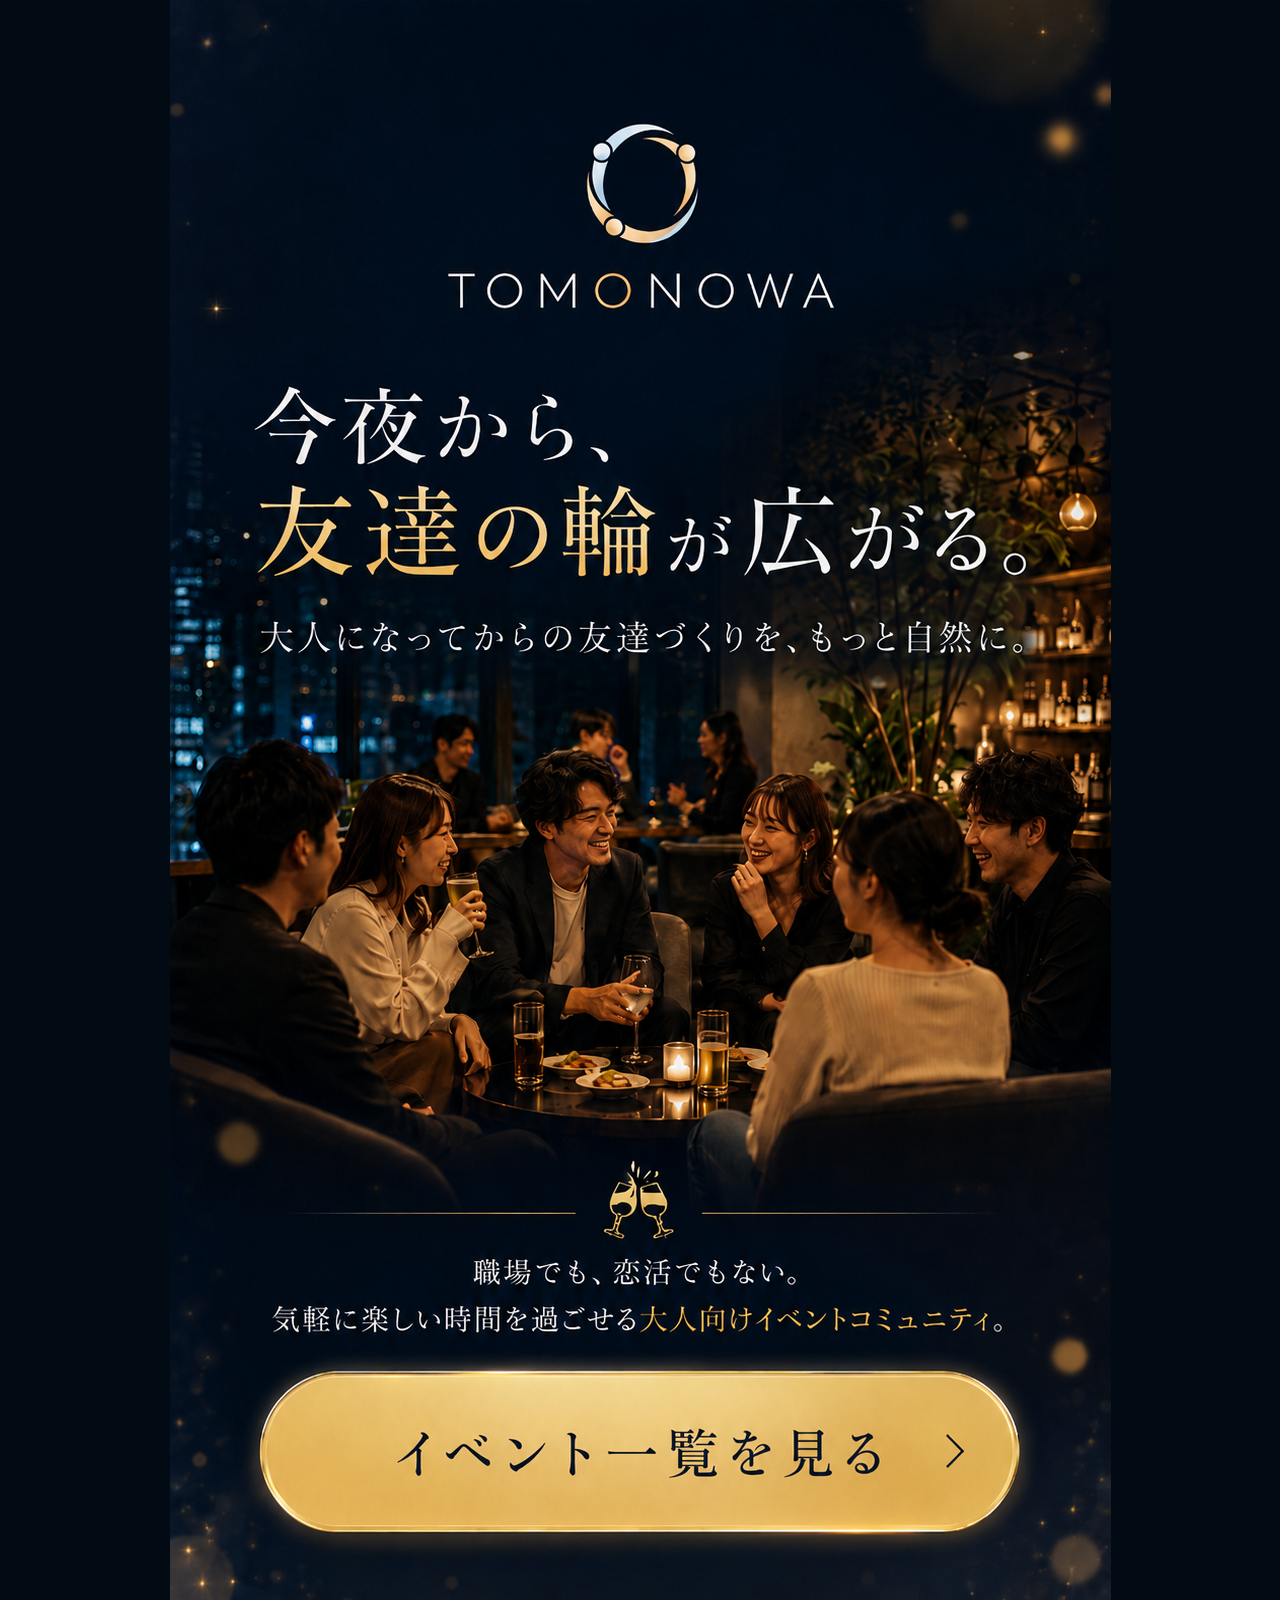
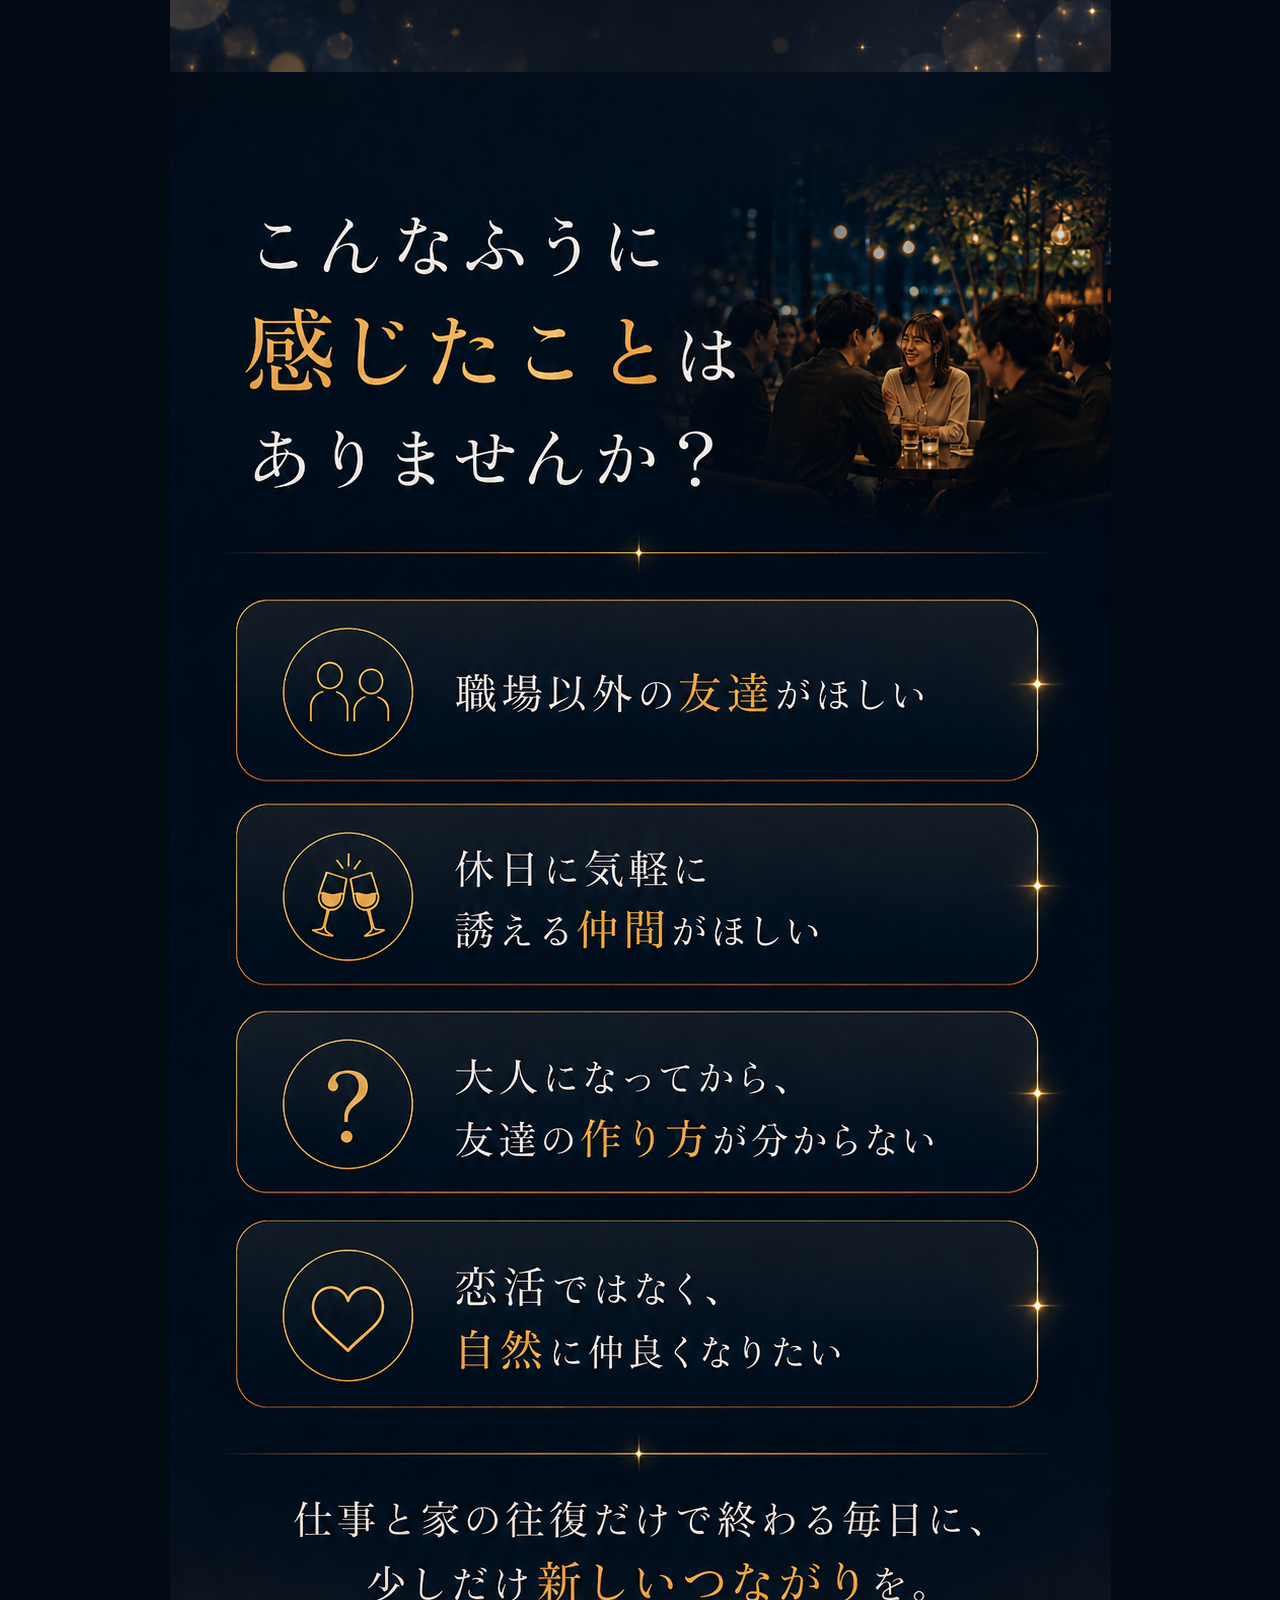
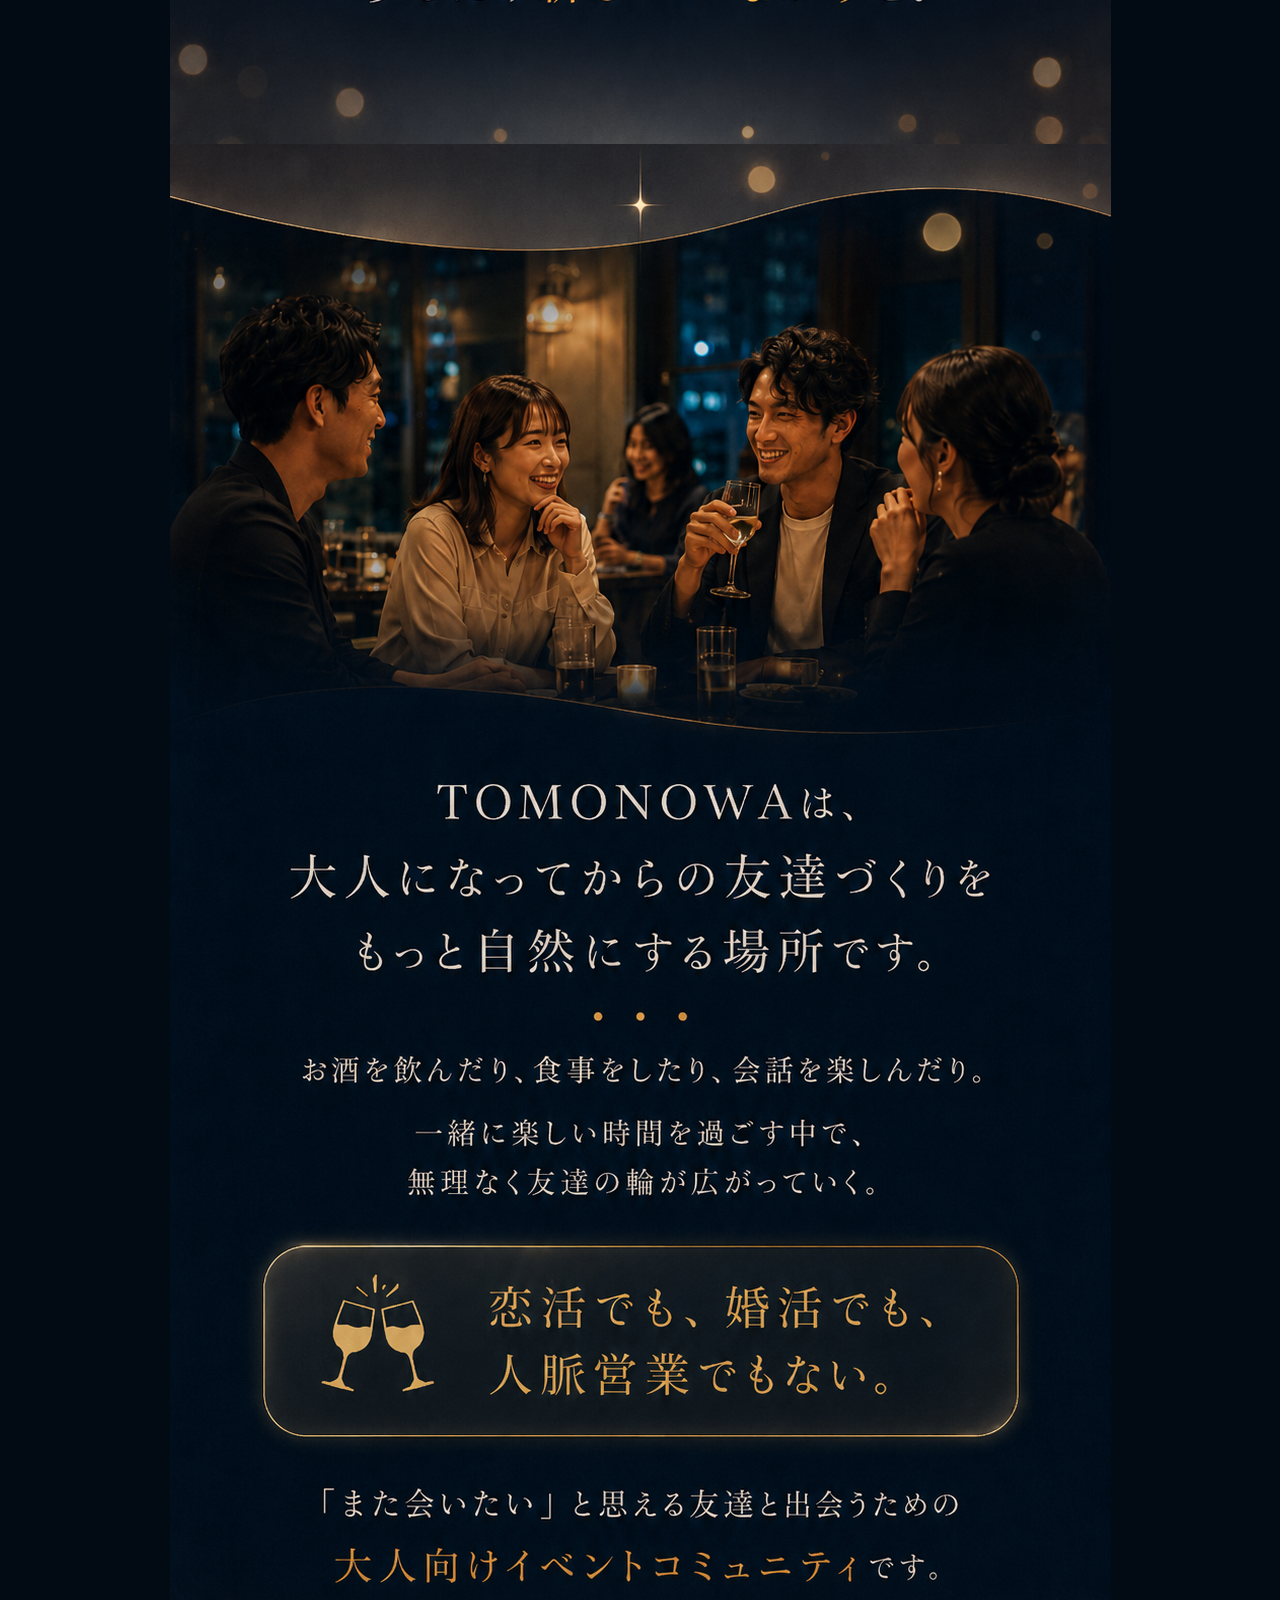
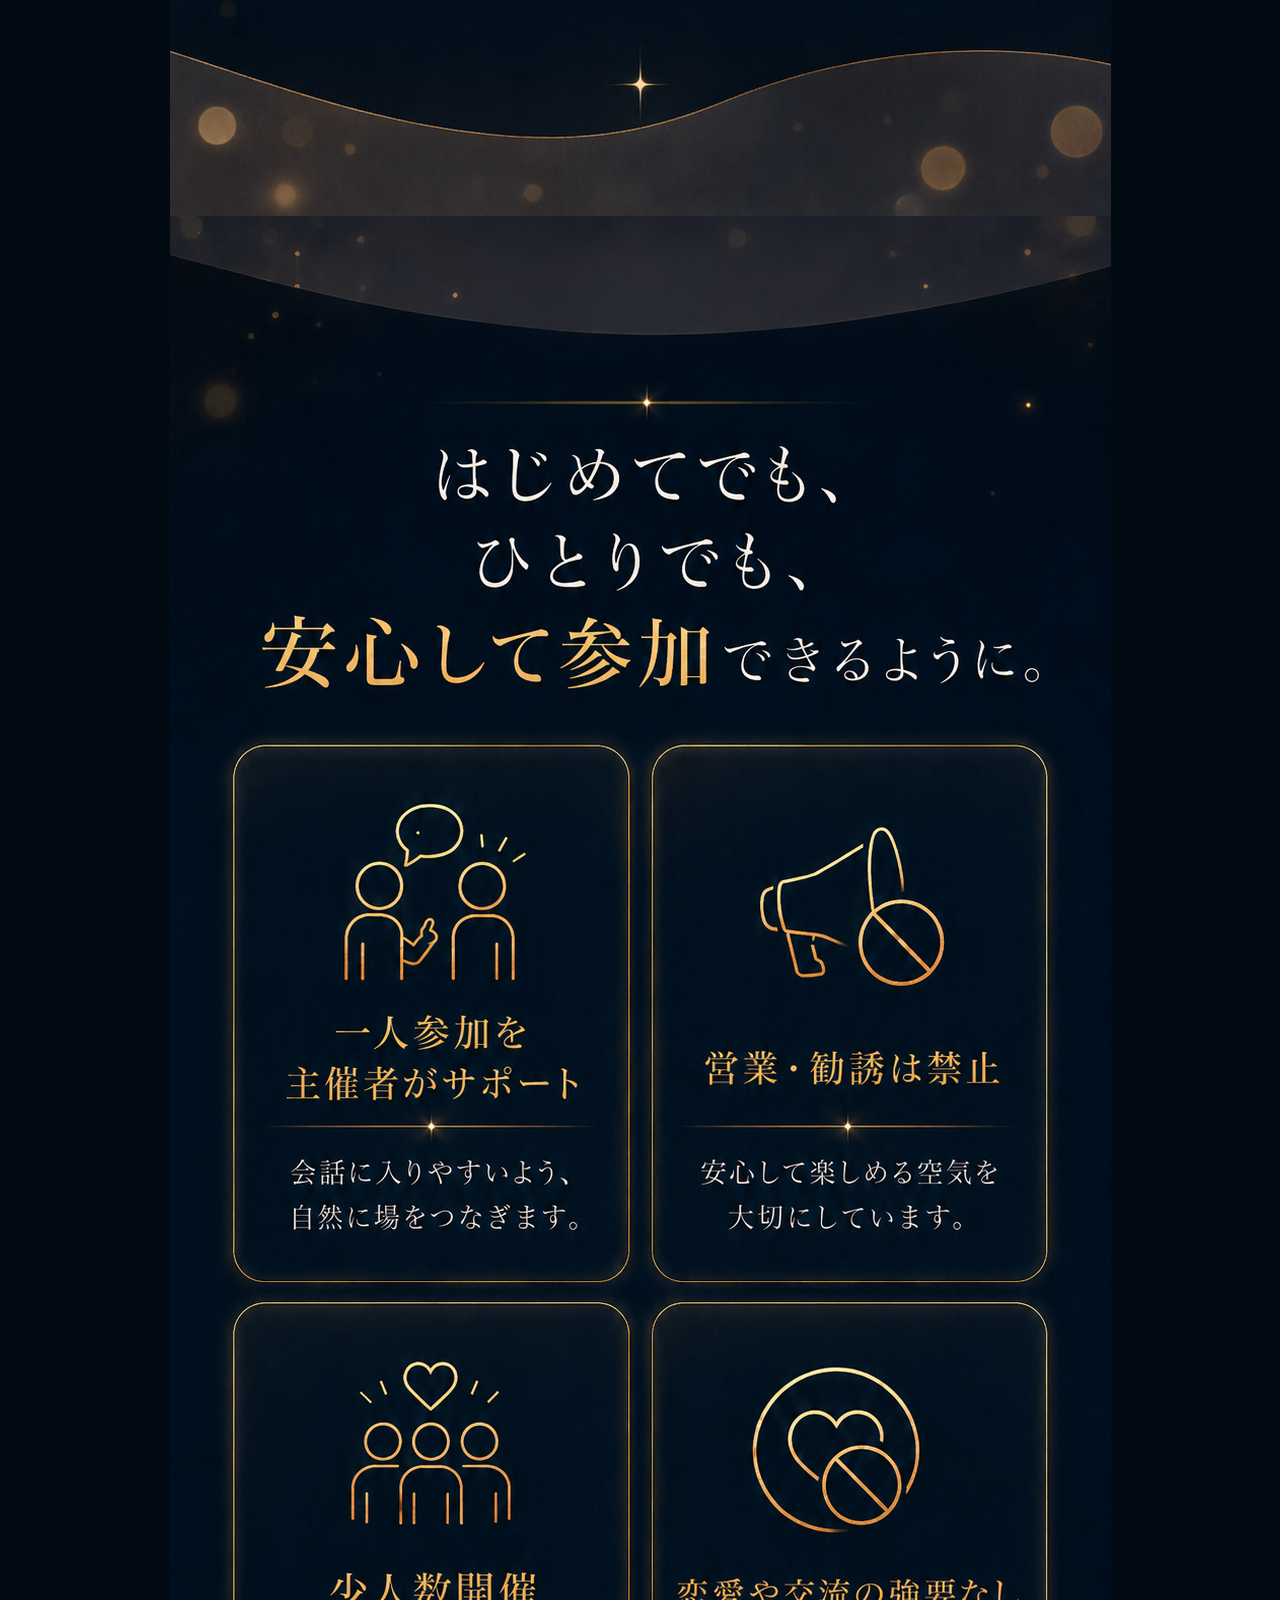
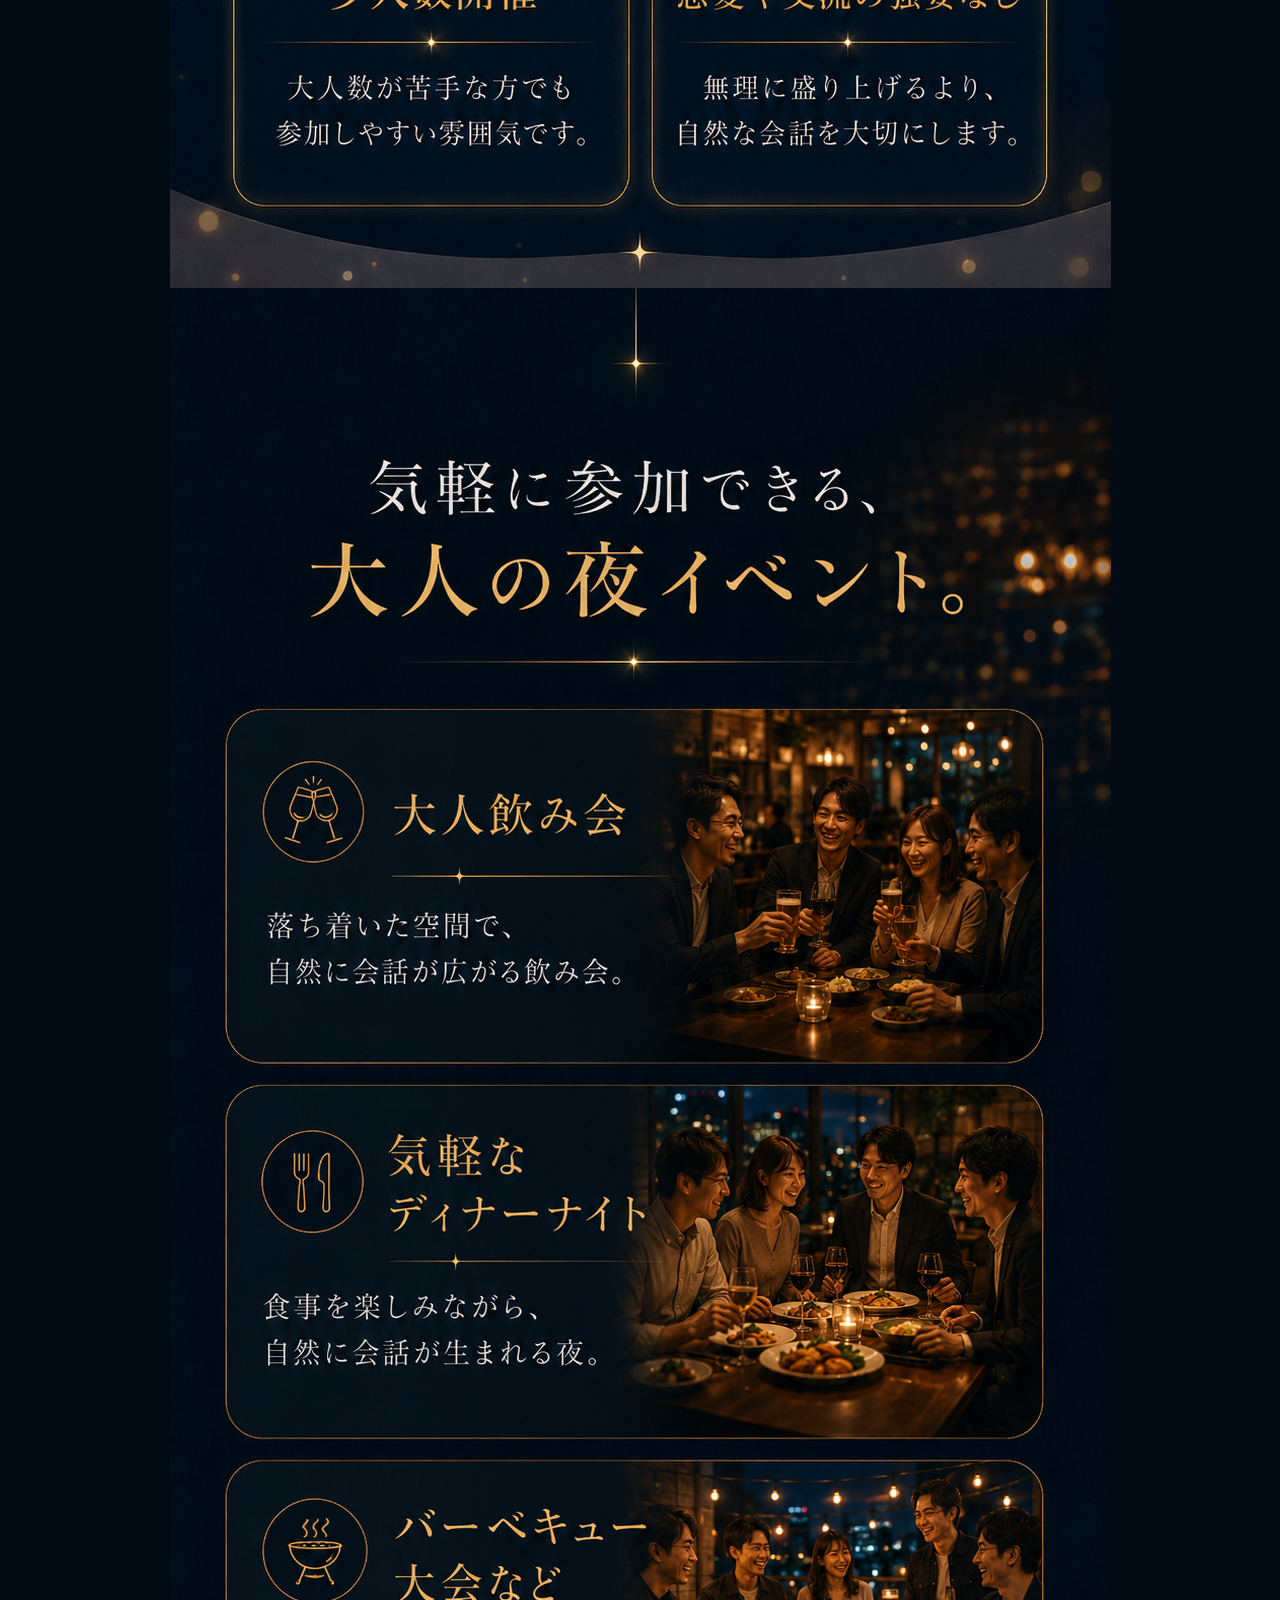
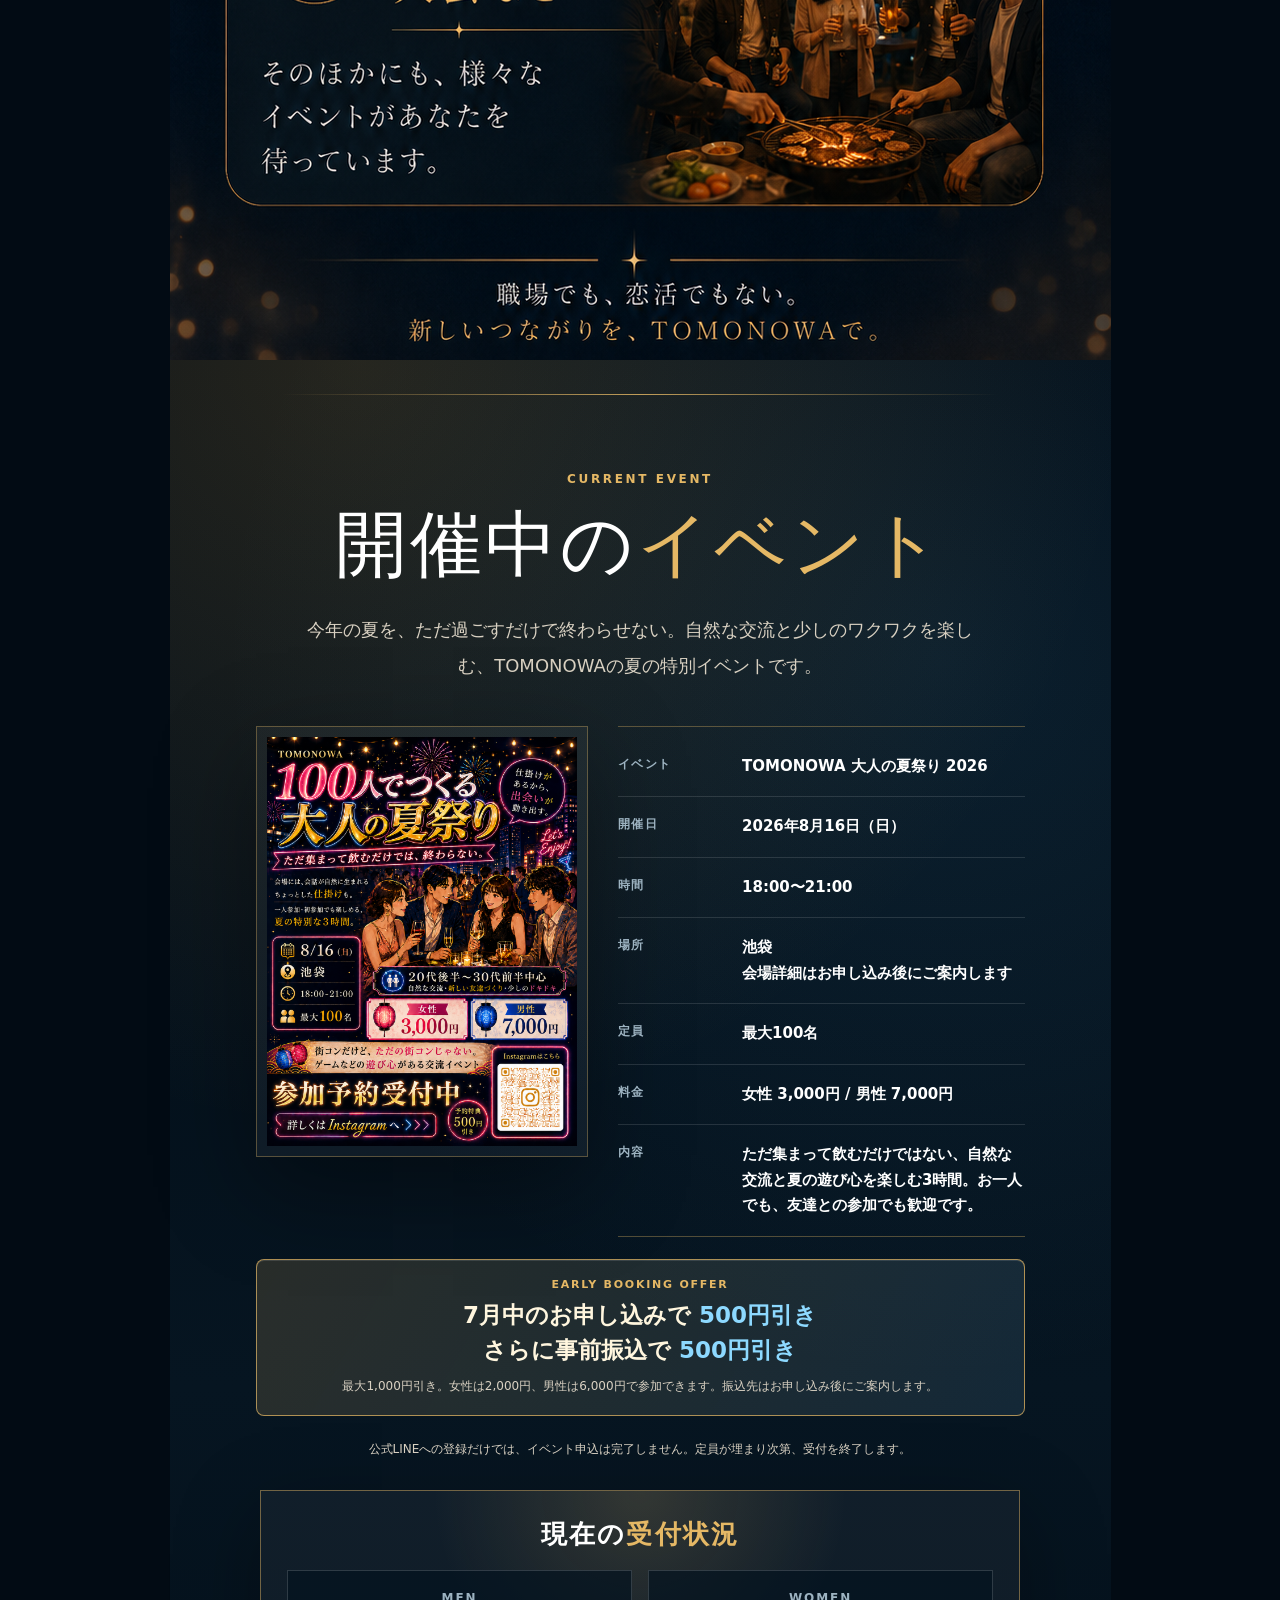
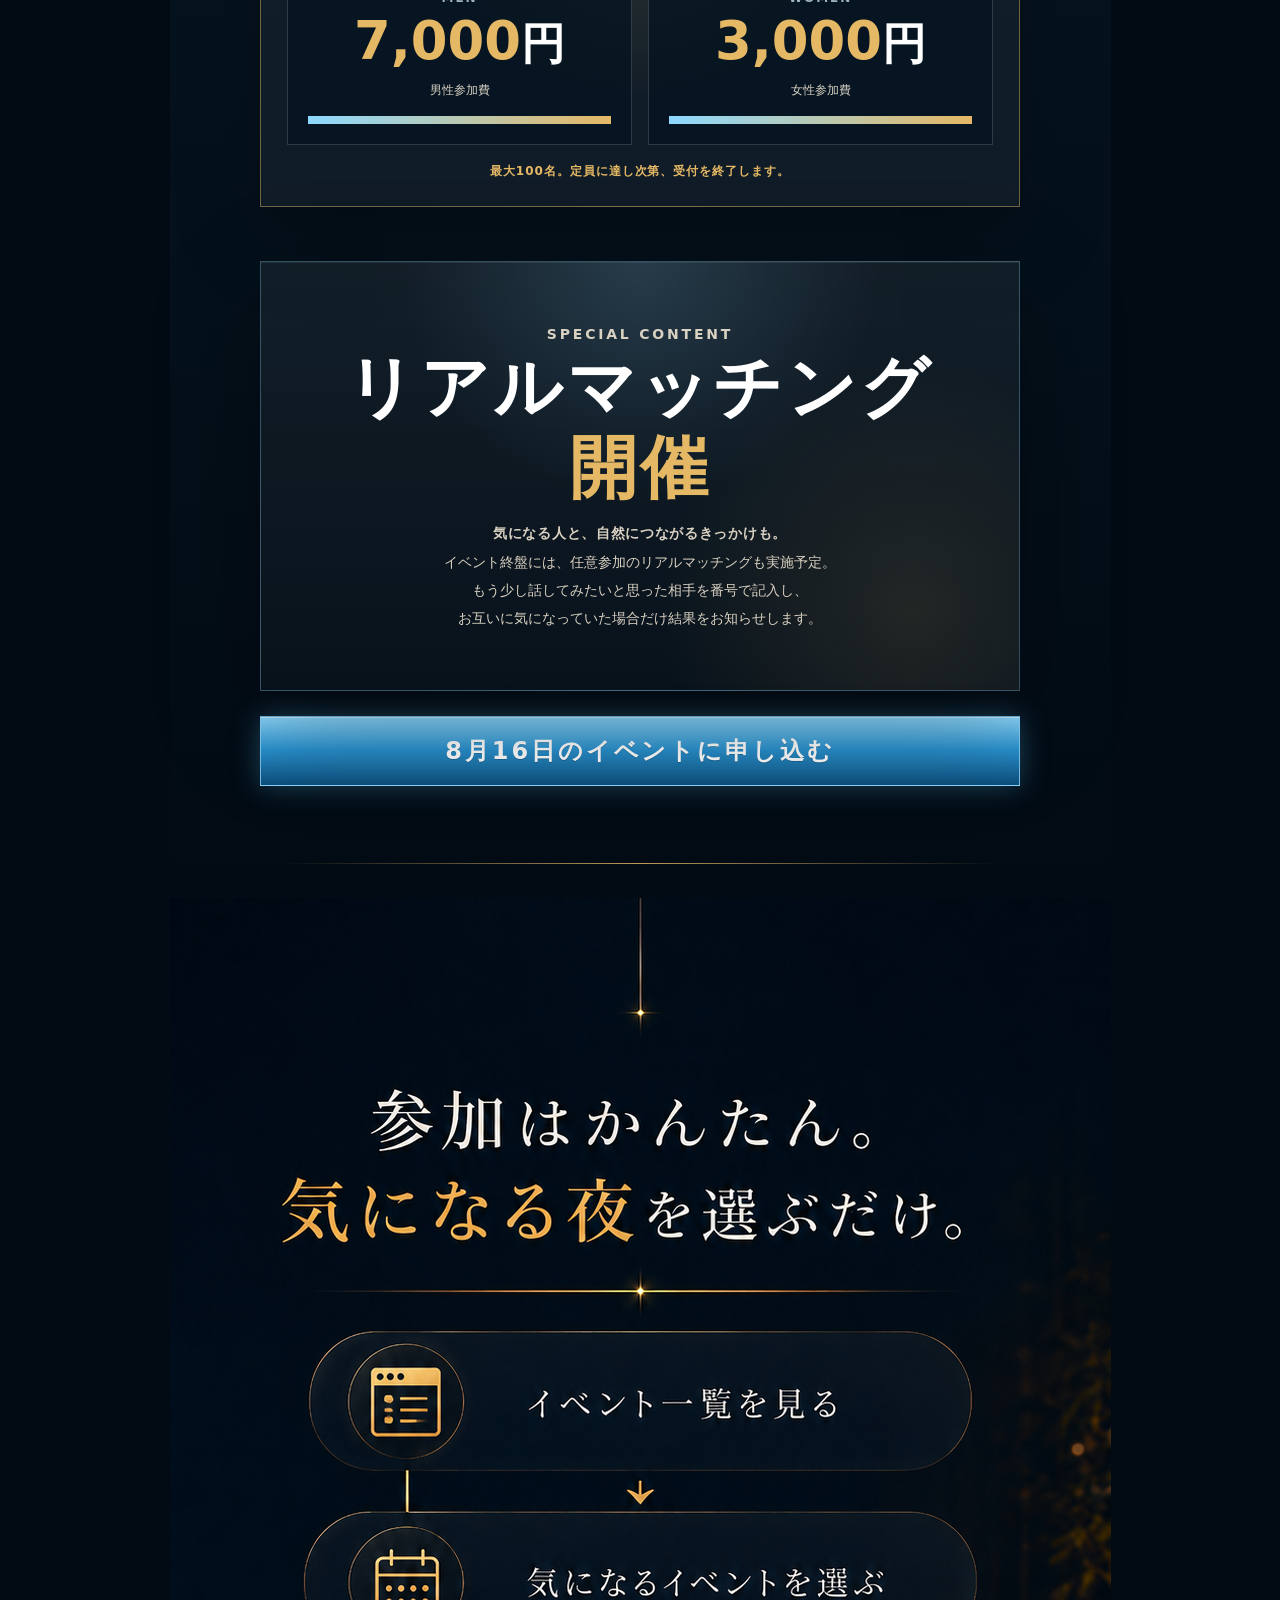
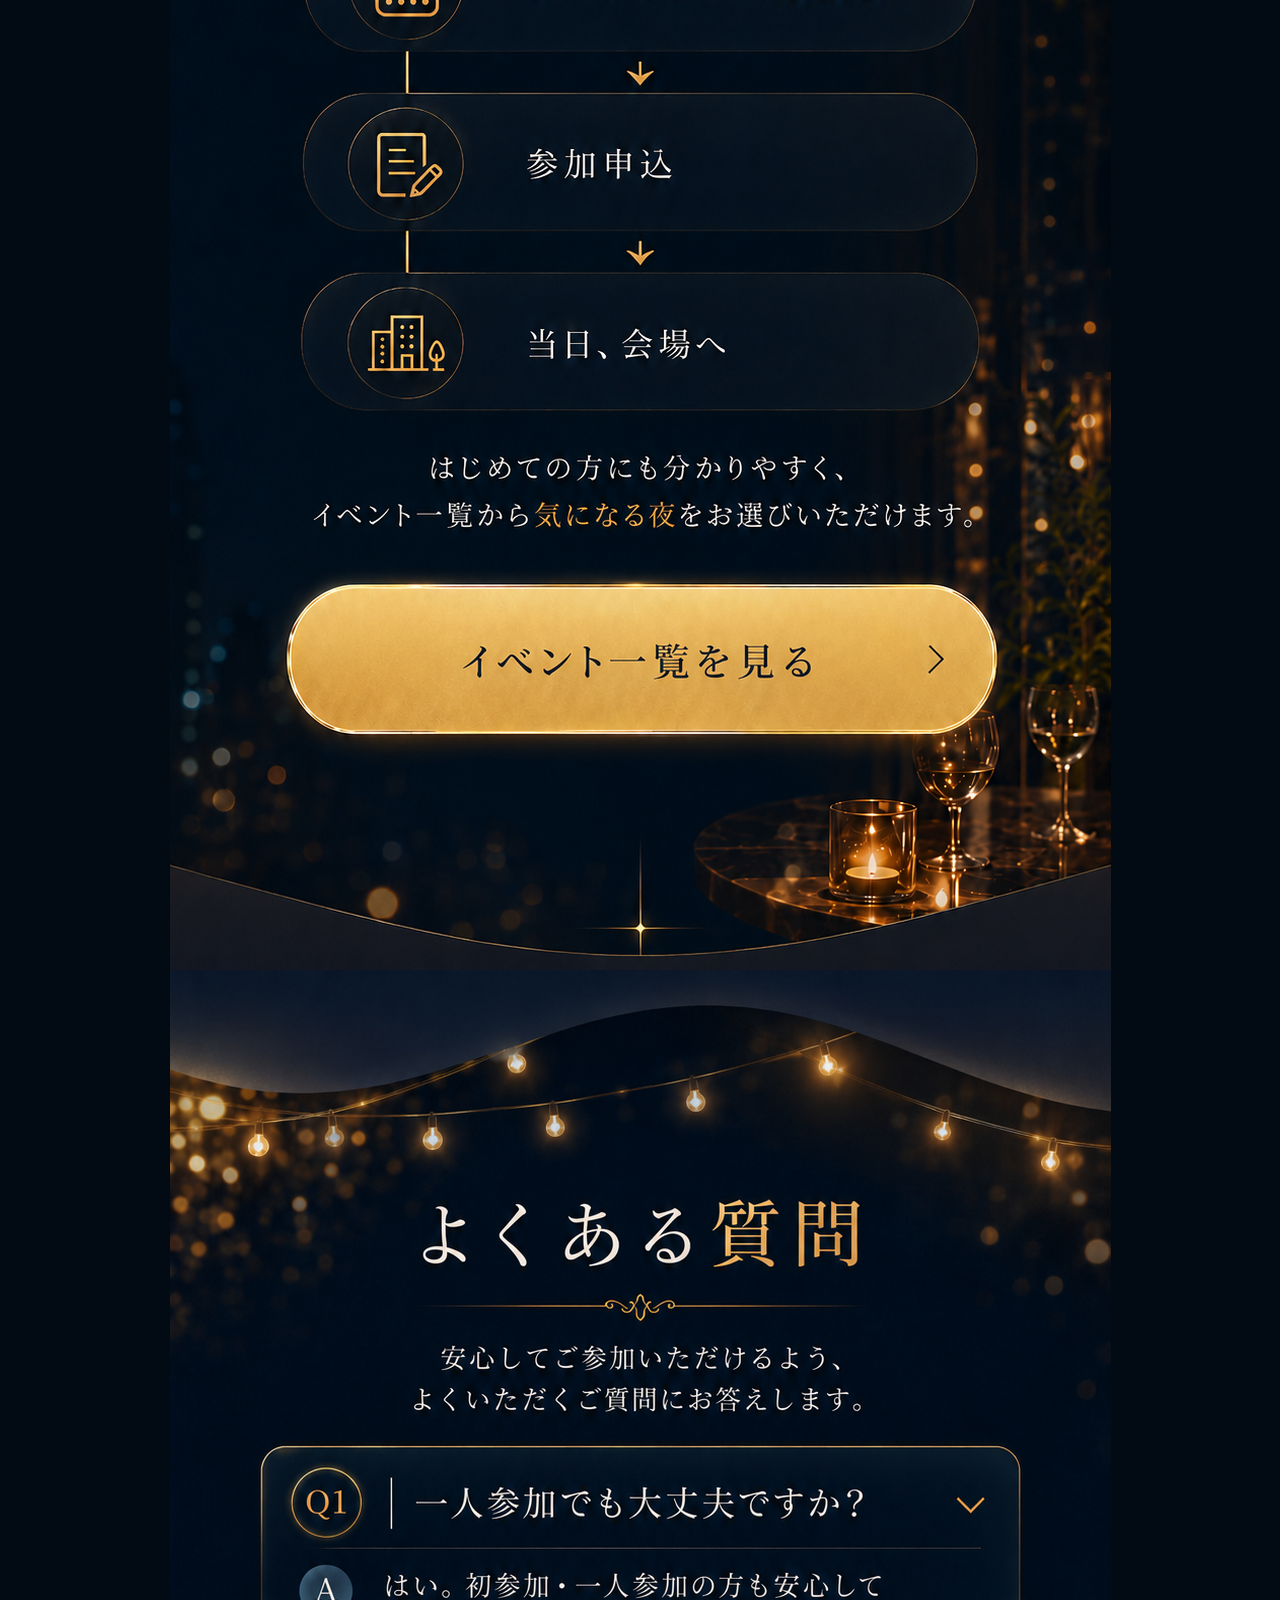
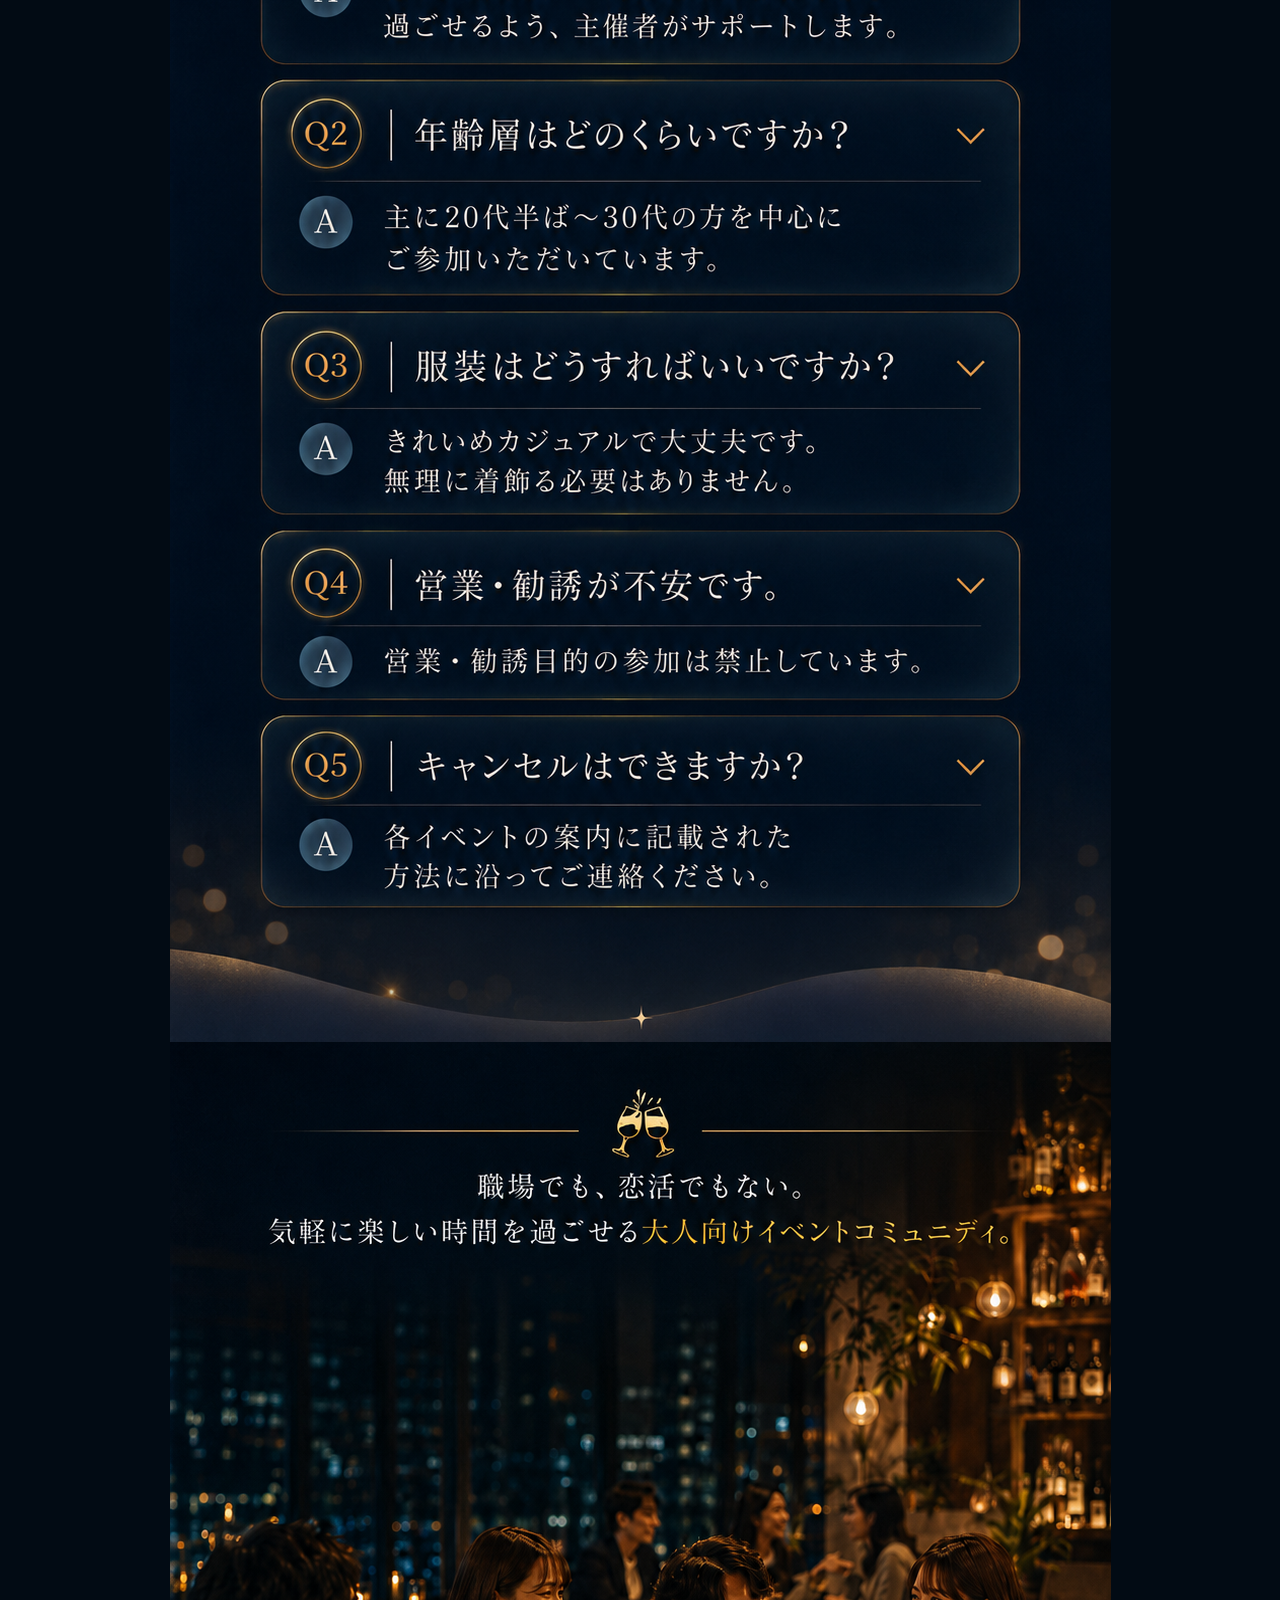
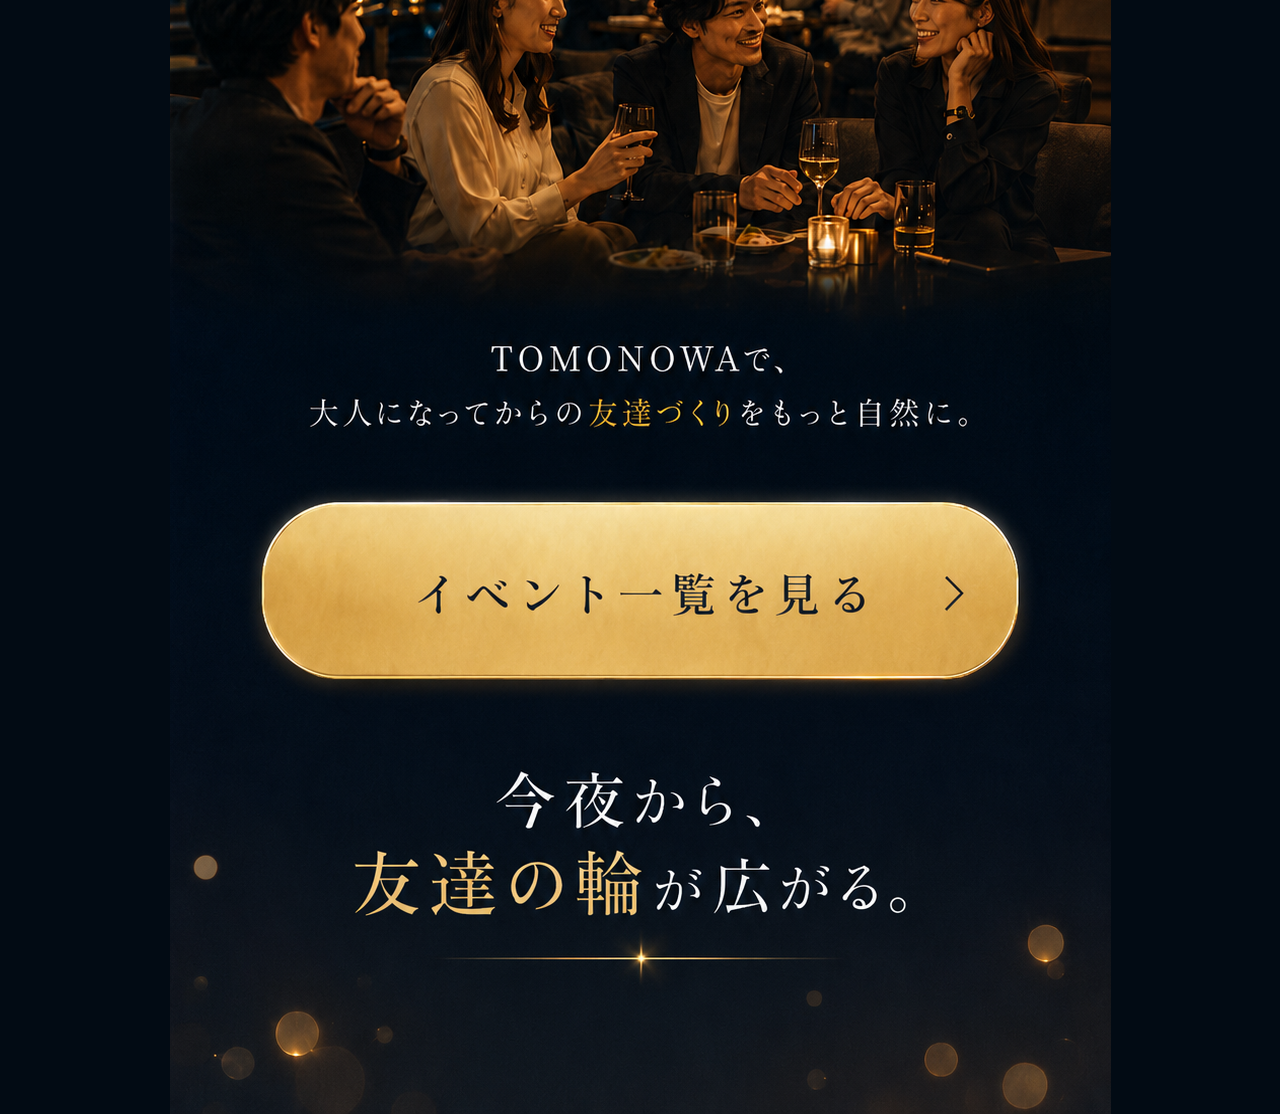
==== commit 5ee02a5d: "Add files via upload" ====
--- a/index.html
+++ b/index.html
@@ -1,30 +1,865 @@
-<!doctype html>
-<html lang="ja">
-<head>
-  <meta charset="utf-8">
-  <meta name="viewport" content="width=device-width, initial-scale=1">
-  <title>TOMONOWA | 今夜から、友達の輪が広がる。</title>
-  <link rel="stylesheet" href="styles.css">
-</head>
-<body>
-  <main class="lp">
-    <section class="lp-section">
-      <img src="assets/01-hero-instagram.png" alt="TOMONOWA 公式Instagramをフォローする">
-      <a class="cta-hit cta-hit--hero" href="https://www.instagram.com/tomono_wa/" target="_blank" rel="noopener" aria-label="TOMONOWA公式Instagramをフォローする"></a>
-    </section>
-    <section class="lp-section"><img src="assets/02-pain.png" alt="こんなふうに感じたことはありませんか？"></section>
-    <section class="lp-section"><img src="assets/03-about.png" alt="TOMONOWAとは"></section>
-    <section class="lp-section"><img src="assets/04-reassurance.png" alt="はじめてでも、ひとりでも、安心して参加できるように。"></section>
-    <section class="lp-section"><img src="assets/05-events.png" alt="気軽に参加できる、大人の夜イベント。"></section>
-    <section class="lp-section">
-      <img src="assets/06-flow-instagram.png" alt="公式Instagramをフォローしてイベント情報を見る">
-      <a class="cta-hit cta-hit--flow" href="https://www.instagram.com/tomono_wa/" target="_blank" rel="noopener" aria-label="TOMONOWA公式Instagramをフォローする"></a>
-    </section>
-    <section class="lp-section"><img src="assets/07-faq.png" alt="よくある質問"></section>
-    <section class="lp-section">
-      <img src="assets/08-final-instagram.png" alt="TOMONOWA 公式Instagramをフォローする">
-      <a class="cta-hit cta-hit--final" href="https://www.instagram.com/tomono_wa/" target="_blank" rel="noopener" aria-label="TOMONOWA公式Instagramをフォローする"></a>
-    </section>
-  </main>
-</body>
-</html>
+<!doctype html>
+<html lang="ja">
+<head>
+  <meta charset="utf-8">
+  <meta name="viewport" content="width=device-width, initial-scale=1">
+  <title>TOMONOWA | 今夜から、友達の輪が広がる。</title>
+  <style>
+    * { box-sizing: border-box; }
+    html { scroll-behavior: smooth; }
+    body {
+      margin: 0;
+      min-height: 100%;
+      background: #020b14;
+      color: #f7f3ea;
+      font-family: "Yu Gothic UI", "Noto Sans JP", system-ui, sans-serif;
+    }
+    button, input { font: inherit; }
+    a.apply-button {
+      display: inline-grid;
+      place-items: center;
+      text-decoration: none;
+    }
+    .lp {
+      width: min(100%, 941px);
+      margin: 0 auto;
+      background: #020b14;
+    }
+    .lp-section {
+      position: relative;
+      width: 100%;
+      line-height: 0;
+    }
+    .lp-section img {
+      display: block;
+      width: 100%;
+      height: auto;
+    }
+    .cta-hit {
+      position: absolute;
+      z-index: 2;
+      display: block;
+    }
+    .cta-hit--hero {
+      left: 9.5%;
+      right: 9.5%;
+      top: 79.2%;
+      height: 8.6%;
+    }
+    .cta-hit--flow {
+      left: 12.5%;
+      right: 12.5%;
+      top: 73.6%;
+      height: 8.9%;
+    }
+    .cta-hit--final {
+      left: 9.5%;
+      right: 9.5%;
+      top: 63.8%;
+      height: 8.9%;
+    }
+    .cta-hit:focus-visible {
+      outline: 4px solid #fff;
+      outline-offset: -4px;
+    }
+    .current-event {
+      position: relative;
+      padding: clamp(64px, 10vw, 112px) clamp(22px, 7vw, 86px);
+      overflow: visible;
+      background:
+        radial-gradient(circle at 20% 0%, rgba(221, 171, 80, .16), transparent 34%),
+        radial-gradient(circle at 82% 14%, rgba(60, 136, 180, .14), transparent 36%),
+        linear-gradient(180deg, #020b14 0%, #061521 48%, #020b14 100%);
+    }
+    .current-event:before,
+    .current-event:after {
+      content: "";
+      position: absolute;
+      left: 12%;
+      right: 12%;
+      height: 1px;
+      background: linear-gradient(90deg, transparent, rgba(229, 184, 101, .82), transparent);
+    }
+    .current-event:before { top: 34px; }
+    .current-event:after { bottom: 34px; }
+    .event-kicker {
+      margin: 0 0 16px;
+      color: #e5b865;
+      font-size: 12px;
+      font-weight: 700;
+      letter-spacing: .22em;
+      text-align: center;
+    }
+    .event-title {
+      margin: 0;
+      color: #fff;
+      font-family: "Yu Mincho", "Hiragino Mincho ProN", serif;
+      font-size: clamp(34px, 7vw, 72px);
+      font-weight: 500;
+      line-height: 1.22;
+      letter-spacing: .04em;
+      text-align: center;
+    }
+    .event-title span { color: #e5b865; }
+    .event-lead {
+      max-width: 680px;
+      margin: 22px auto 42px;
+      color: #d9d1c2;
+      font-size: clamp(14px, 2.4vw, 18px);
+      line-height: 2;
+      text-align: center;
+    }
+    .event-layout {
+      display: grid;
+      grid-template-columns: .9fr 1.1fr;
+      gap: 30px;
+      align-items: start;
+    }
+    .flyer-frame {
+      padding: 10px;
+      border: 1px solid rgba(229, 184, 101, .34);
+      background: rgba(255, 255, 255, .04);
+      box-shadow: 0 30px 90px rgba(0, 0, 0, .38);
+    }
+    .flyer-frame img {
+      display: block;
+      width: 100%;
+      height: auto;
+      background: #fff;
+    }
+    .event-detail {
+      border-top: 1px solid rgba(229, 184, 101, .34);
+      border-bottom: 1px solid rgba(229, 184, 101, .34);
+      padding: 10px 0 0;
+    }
+    .next-event-card {
+      margin: 56px auto 0;
+      max-width: 920px;
+      padding: clamp(28px, 5vw, 48px);
+      border: 1px solid rgba(229, 184, 101, .42);
+      background:
+        radial-gradient(circle at 20% 0%, rgba(229, 184, 101, .16), transparent 32%),
+        linear-gradient(135deg, rgba(255, 255, 255, .06), rgba(255, 255, 255, .025));
+      box-shadow: 0 30px 100px rgba(0, 0, 0, .32);
+      text-align: left;
+    }
+    .next-event-kicker {
+      margin: 0 0 12px;
+      color: #8fd8ff;
+      font-size: 11px;
+      font-weight: 800;
+      letter-spacing: .22em;
+    }
+    .next-event-card h2 {
+      margin: 0 0 16px;
+      color: #fff;
+      font-family: "Yu Mincho", "Hiragino Mincho ProN", serif;
+      font-size: clamp(28px, 5vw, 48px);
+      line-height: 1.25;
+      letter-spacing: .04em;
+    }
+    .next-event-card h2 span { color: #e5b865; }
+    .next-event-card > p {
+      margin: 0 0 28px;
+      color: #d9d1c2;
+      font-size: clamp(13px, 2.2vw, 16px);
+      line-height: 2;
+    }
+    .next-event-grid {
+      display: grid;
+      grid-template-columns: repeat(2, minmax(0, 1fr));
+      gap: 0 30px;
+      border-top: 1px solid rgba(255, 255, 255, .12);
+      border-bottom: 1px solid rgba(255, 255, 255, .12);
+      margin-bottom: 28px;
+    }
+    .next-event-fact {
+      display: grid;
+      grid-template-columns: 90px 1fr;
+      gap: 14px;
+      padding: 17px 0;
+      border-bottom: 1px solid rgba(255, 255, 255, .1);
+    }
+    .next-event-fact:nth-last-child(-n+2) { border-bottom: 0; }
+    .next-event-fact span {
+      color: #9db3c1;
+      font-size: 12px;
+      font-weight: 800;
+      letter-spacing: .12em;
+    }
+    .next-event-fact b {
+      color: #fff;
+      font-size: 15px;
+      line-height: 1.7;
+    }
+    .next-event-button {
+      display: inline-flex;
+      align-items: center;
+      justify-content: center;
+      min-height: 54px;
+      padding: 0 28px;
+      border: 1px solid rgba(229, 184, 101, .52);
+      color: #e5b865;
+      background: rgba(229, 184, 101, .08);
+      font-weight: 800;
+      letter-spacing: .08em;
+    }
+    .fact {
+      display: grid;
+      grid-template-columns: 106px 1fr;
+      gap: 18px;
+      padding: 17px 0;
+      border-bottom: 1px solid rgba(255, 255, 255, .12);
+      line-height: 1.7;
+    }
+    .fact:last-child { border-bottom: 0; }
+    .fact span {
+      color: #9db3c1;
+      font-size: 12px;
+      font-weight: 700;
+      letter-spacing: .12em;
+    }
+    .fact b {
+      color: #fff;
+      font-size: 15px;
+      font-weight: 700;
+    }
+    .price-note {
+      margin: 22px 0 0;
+      color: #d9d1c2;
+      font-size: 12px;
+      line-height: 1.9;
+      text-align: center;
+    }
+    .seat-status {
+      max-width: 760px;
+      margin: 30px auto 0;
+      padding: 26px;
+      border: 1px solid rgba(229, 184, 101, .46);
+      background:
+        radial-gradient(circle at 50% 0%, rgba(229, 184, 101, .16), transparent 42%),
+        rgba(255, 255, 255, .045);
+      box-shadow: 0 24px 80px rgba(0, 0, 0, .28);
+    }
+    .seat-status__title {
+      margin: 0 0 18px;
+      color: #fff;
+      font-size: clamp(18px, 3vw, 26px);
+      font-weight: 800;
+      text-align: center;
+      letter-spacing: .08em;
+    }
+    .seat-status__title span { color: #e5b865; }
+    .seat-status__grid {
+      display: grid;
+      grid-template-columns: repeat(2, minmax(0, 1fr));
+      gap: 16px;
+    }
+    .seat-card {
+      padding: 20px;
+      border: 1px solid rgba(255, 255, 255, .16);
+      background: rgba(3, 19, 31, .72);
+      text-align: center;
+    }
+    .seat-card__label {
+      margin: 0 0 10px;
+      color: #9db3c1;
+      font-size: 12px;
+      font-weight: 800;
+      letter-spacing: .16em;
+    }
+    .seat-card__count {
+      margin: 0;
+      color: #fff;
+      font-size: clamp(28px, 5vw, 44px);
+      font-weight: 900;
+      line-height: 1;
+    }
+    .seat-card__count span {
+      color: #e5b865;
+      font-size: 1.2em;
+    }
+    .seat-card__note {
+      margin: 12px 0 0;
+      color: #d9d1c2;
+      font-size: 12px;
+      line-height: 1.7;
+    }
+    .seat-bar {
+      height: 8px;
+      margin-top: 16px;
+      overflow: hidden;
+      background: rgba(255, 255, 255, .12);
+    }
+    .seat-bar span {
+      display: block;
+      height: 100%;
+      background: linear-gradient(90deg, #8dd9ff, #e5b865);
+    }
+    .seat-status__caption {
+      margin: 18px 0 0;
+      color: #e5b865;
+      font-size: 12px;
+      font-weight: 800;
+      text-align: center;
+      letter-spacing: .08em;
+    }
+    .matching-note {
+      position: relative;
+      max-width: 760px;
+      margin: 54px auto 0;
+      padding: clamp(34px, 6vw, 58px) clamp(24px, 6vw, 64px);
+      overflow: visible;
+      border: 1px solid rgba(143, 216, 255, .3);
+      background:
+        radial-gradient(circle at 50% 0%, rgba(143, 216, 255, .16), transparent 42%),
+        radial-gradient(circle at 86% 82%, rgba(229, 184, 101, .11), transparent 34%),
+        linear-gradient(180deg, rgba(255, 255, 255, .06), rgba(255, 255, 255, .025));
+      text-align: center;
+      box-shadow:
+        0 34px 100px rgba(0, 0, 0, .32),
+        inset 0 1px 0 rgba(255, 255, 255, .08);
+      opacity: 0;
+      transform: translateY(44px) scale(.94) rotate(-1.2deg);
+      transform-origin: center center;
+      will-change: transform, opacity, filter;
+    }
+    .matching-note.is-visible {
+      animation: matchingPop .98s cubic-bezier(.18, 1.35, .28, 1) .16s forwards;
+    }
+    .matching-note.is-visible:after {
+      content: "";
+      position: absolute;
+      inset: -1px;
+      pointer-events: none;
+      border: 1px solid rgba(229, 184, 101, .36);
+      opacity: 0;
+      animation: matchingFlash 1.05s ease-out .28s forwards;
+    }
+    .heart-burst {
+      position: absolute;
+      inset: 0;
+      z-index: 0;
+      pointer-events: none;
+    }
+    .heart {
+      position: absolute;
+      left: var(--left);
+      top: var(--top);
+      width: var(--size);
+      height: var(--size);
+      opacity: 0;
+      background: var(--heart-color);
+      filter:
+        drop-shadow(0 0 12px rgba(255, 255, 255, .22))
+        drop-shadow(0 0 18px rgba(255, 80, 112, .18));
+      transform: rotate(-45deg) scale(.18);
+    }
+    .heart:before,
+    .heart:after {
+      content: "";
+      position: absolute;
+      width: 100%;
+      height: 100%;
+      border-radius: 50%;
+      background: inherit;
+    }
+    .heart:before { top: -50%; left: 0; }
+    .heart:after { top: 0; left: 50%; }
+    .matching-note.is-visible .heart {
+      animation: heartBurst 1.45s ease-out var(--delay) both;
+    }
+    .matching-note > :not(.heart-burst) {
+      position: relative;
+      z-index: 1;
+    }
+    .heart--1 { --left: 17%; --top: 62%; --size: 15px; --tx: -70px; --ty: -98px; --s: 1.1; --delay: .02s; --heart-color: rgba(255, 255, 255, .92); }
+    .heart--2 { --left: 26%; --top: 53%; --size: 18px; --tx: -44px; --ty: -132px; --s: 1.2; --delay: .08s; --heart-color: rgba(255, 82, 118, .9); }
+    .heart--3 { --left: 38%; --top: 66%; --size: 13px; --tx: -20px; --ty: -110px; --s: .95; --delay: .14s; --heart-color: rgba(255, 255, 255, .78); }
+    .heart--4 { --left: 52%; --top: 58%; --size: 21px; --tx: 6px; --ty: -150px; --s: 1.18; --delay: .04s; --heart-color: rgba(255, 95, 128, .86); }
+    .heart--5 { --left: 64%; --top: 67%; --size: 14px; --tx: 44px; --ty: -118px; --s: 1; --delay: .12s; --heart-color: rgba(255, 255, 255, .86); }
+    .heart--6 { --left: 75%; --top: 55%; --size: 17px; --tx: 70px; --ty: -126px; --s: 1.08; --delay: .18s; --heart-color: rgba(255, 73, 108, .82); }
+    .heart--7 { --left: 44%; --top: 42%; --size: 11px; --tx: -54px; --ty: -80px; --s: .88; --delay: .22s; --heart-color: rgba(255, 255, 255, .72); }
+    .heart--8 { --left: 58%; --top: 43%; --size: 12px; --tx: 58px; --ty: -88px; --s: .9; --delay: .26s; --heart-color: rgba(255, 118, 145, .72); }
+    @keyframes matchingPop {
+      0% {
+        opacity: 0;
+        transform: translateY(44px) scale(.94) rotate(-1.2deg);
+        filter: blur(2px);
+      }
+      55% {
+        opacity: 1;
+        transform: translateY(-6px) scale(1.035) rotate(.55deg);
+        filter: blur(0);
+      }
+      76% {
+        transform: translateY(3px) scale(.992) rotate(-.18deg);
+      }
+      100% {
+        opacity: 1;
+        transform: translateY(0) scale(1) rotate(0);
+        filter: blur(0);
+      }
+    }
+    @keyframes heartBurst {
+      0% {
+        opacity: 0;
+        transform: translate(0, 20px) rotate(-45deg) scale(.18);
+        filter:
+          blur(4px)
+          drop-shadow(0 0 12px rgba(255, 255, 255, .18));
+      }
+      18% {
+        opacity: .95;
+        transform: translate(0, 0) rotate(-45deg) scale(.92);
+        filter:
+          blur(0)
+          drop-shadow(0 0 14px rgba(255, 255, 255, .3))
+          drop-shadow(0 0 22px rgba(255, 80, 112, .2));
+      }
+      100% {
+        opacity: 0;
+        transform: translate(var(--tx), var(--ty)) rotate(-45deg) scale(var(--s));
+        filter:
+          blur(2px)
+          drop-shadow(0 0 20px rgba(255, 255, 255, .12));
+      }
+    }
+    @keyframes matchingFlash {
+      0% {
+        opacity: 0;
+        transform: scale(.96);
+      }
+      35% {
+        opacity: 1;
+      }
+      100% {
+        opacity: 0;
+        transform: scale(1.06);
+      }
+    }
+    .matching-kicker {
+      margin: 0 0 14px;
+      color: #8dd9ff;
+      font-size: 12px;
+      font-weight: 800;
+      letter-spacing: .2em;
+    }
+    .matching-note h2 {
+      margin: 0 0 12px;
+      color: #fff;
+      font-family: "Yu Mincho", "Hiragino Mincho ProN", serif;
+      font-size: clamp(34px, 7vw, 68px);
+      font-weight: 600;
+      line-height: 1.18;
+      letter-spacing: .05em;
+    }
+    .matching-note h2 span { color: #e5b865; }
+    .matching-subcopy {
+      margin: 12px 0 26px;
+      color: #e5b865;
+      font-family: "Yu Mincho", "Hiragino Mincho ProN", serif;
+      font-size: clamp(22px, 4.2vw, 40px);
+      font-weight: 600;
+      line-height: 1.45;
+      letter-spacing: .05em;
+    }
+    .matching-note p {
+      margin: 0 auto;
+      max-width: 540px;
+      color: #d9d1c2;
+      font-size: 14px;
+      line-height: 2;
+    }
+    .event-apply-wrap {
+      max-width: 760px;
+      margin: 0 auto;
+    }
+    .apply-button {
+      width: 100%;
+      margin-top: 24px;
+      min-height: 70px;
+      border: 1px solid rgba(255, 244, 199, .74);
+      background: linear-gradient(180deg, #ffe7a2 0%, #dca64a 100%);
+      color: #07121c;
+      font-family: "Yu Mincho", "Hiragino Mincho ProN", serif;
+      font-size: clamp(19px, 3vw, 28px);
+      font-weight: 700;
+      letter-spacing: .16em;
+      cursor: pointer;
+      box-shadow: 0 0 28px rgba(229, 184, 101, .26);
+      transition: transform .18s ease, filter .18s ease;
+    }
+    .apply-button:hover {
+      transform: translateY(-2px);
+      filter: brightness(1.05);
+    }
+    .apply-button--event {
+      border-color: rgba(143, 216, 255, .78);
+      background: linear-gradient(180deg, #8dd9ff 0%, #2a92cf 48%, #0c4e7b 100%);
+      color: #fff;
+      font-family: "Yu Gothic UI", "Noto Sans JP", system-ui, sans-serif;
+      font-size: clamp(17px, 2.5vw, 24px);
+      letter-spacing: .12em;
+      text-shadow: 0 1px 0 rgba(0, 0, 0, .18);
+      box-shadow:
+        0 0 28px rgba(89, 179, 233, .34),
+        inset 0 1px 0 rgba(255, 255, 255, .42);
+    }
+    .apply-button--event:hover {
+      filter: brightness(1.08) saturate(1.06);
+    }
+    .modal {
+      display: none;
+      position: fixed;
+      inset: 0;
+      z-index: 20;
+      padding: 16px;
+      overflow: auto;
+      background: rgba(0, 5, 10, .86);
+    }
+    .modal.open {
+      display: grid;
+      place-items: center;
+    }
+    .dialog {
+      position: relative;
+      width: min(760px, 100%);
+      padding: clamp(28px, 5vw, 44px);
+      background: #f7fbfd;
+      color: #071b2b;
+      box-shadow: 0 35px 120px rgba(0, 0, 0, .55);
+    }
+    .close {
+      position: absolute;
+      top: 10px;
+      right: 16px;
+      border: 0;
+      background: transparent;
+      font-size: 30px;
+      cursor: pointer;
+    }
+    .dialog h2 {
+      margin: 0 0 16px;
+      font-size: clamp(26px, 5vw, 40px);
+      line-height: 1.35;
+    }
+    .info {
+      padding: 16px 18px;
+      margin: 18px 0;
+      border-left: 4px solid #071b2b;
+      background: #e8f2f6;
+      line-height: 1.8;
+    }
+    .discount-offer {
+      margin: 22px 0 0;
+      padding: 18px 20px;
+      border: 1px solid rgba(229, 184, 101, .72);
+      border-radius: 8px;
+      background: linear-gradient(120deg, rgba(229, 184, 101, .16), rgba(143, 216, 255, .1));
+      text-align: center;
+      box-shadow: inset 0 1px 0 rgba(255, 255, 255, .12);
+    }
+    .discount-offer__kicker {
+      margin: 0 0 7px;
+      color: #e5b865;
+      font-size: 11px;
+      font-weight: 900;
+      letter-spacing: .16em;
+    }
+    .discount-offer__main {
+      margin: 0;
+      color: #fff6de;
+      font-size: clamp(17px, 2.4vw, 23px);
+      font-weight: 900;
+      line-height: 1.55;
+    }
+    .discount-offer__main strong { color: #8dd9ff; }
+    .discount-offer__note {
+      margin: 7px 0 0;
+      color: #d9d1c2;
+      font-size: 12px;
+      line-height: 1.7;
+    }
+    .form {
+      display: grid;
+      grid-template-columns: 1fr 1fr;
+      gap: 14px 16px;
+    }
+    .field { display: grid; gap: 6px; }
+    .field.full { grid-column: 1 / -1; }
+    .field label {
+      font-size: 12px;
+      font-weight: 800;
+    }
+    .field input {
+      width: 100%;
+      padding: 12px;
+      border: 1px solid #c7d5dc;
+      background: #fff;
+    }
+    .choice {
+      display: flex;
+      gap: 8px;
+      flex-wrap: wrap;
+    }
+    .choice label {
+      flex: 1;
+      min-width: 130px;
+      padding: 11px;
+      border: 1px solid #c7d5dc;
+      background: #fff;
+      cursor: pointer;
+    }
+    .choice input { width: auto; }
+    .form .apply-button,
+    .message { grid-column: 1 / -1; }
+    .message {
+      display: none;
+      margin: 0;
+      color: #b3261e;
+      font-size: 12px;
+      font-weight: 800;
+    }
+    .success {
+      text-align: center;
+      padding: 42px 0;
+    }
+    @media (max-width: 760px) {
+      .event-layout { display: block; }
+      .event-detail { margin-top: 28px; }
+      .seat-status__grid { grid-template-columns: 1fr; }
+      .next-event-grid { grid-template-columns: 1fr; }
+      .next-event-fact:nth-last-child(-n+2) { border-bottom: 1px solid rgba(255, 255, 255, .1); }
+      .next-event-fact:last-child { border-bottom: 0; }
+      .fact { grid-template-columns: 88px 1fr; }
+      .form { grid-template-columns: 1fr; }
+      .field.full,
+      .form .apply-button,
+      .message { grid-column: auto; }
+    }
+    @media (prefers-reduced-motion: reduce) {
+      .matching-note {
+        opacity: 1;
+        transform: none;
+        will-change: auto;
+      }
+      .matching-note.is-visible,
+      .matching-note.is-visible:after {
+        animation: none;
+      }
+      .matching-note.is-visible .heart {
+        animation: none;
+      }
+    }
+  </style>
+</head>
+<body>
+  <main class="lp">
+    <section class="lp-section">
+      <img src="lp-assets/01-hero.png" alt="TOMONOWA 今夜から、友達の輪が広がる。">
+      <a class="cta-hit cta-hit--hero" href="#current-event" aria-label="イベント一覧を見る"></a>
+    </section>
+
+    <section class="lp-section"><img src="lp-assets/02-pain.png" alt="こんなふうに感じたことはありませんか？"></section>
+    <section class="lp-section"><img src="lp-assets/03-about.png" alt="TOMONOWAとは"></section>
+    <section class="lp-section"><img src="lp-assets/04-reassurance.png" alt="はじめてでも、ひとりでも、安心して参加できるように。"></section>
+    <section class="lp-section"><img src="lp-assets/05-events.png" alt="気軽に参加できる、大人の夜イベント。"></section>
+
+    <section class="current-event" id="current-event">
+      <p class="event-kicker">CURRENT EVENT</p>
+      <h1 class="event-title">開催中の<span>イベント</span></h1>
+      <p class="event-lead">今年の夏を、ただ過ごすだけで終わらせない。自然な交流と少しのワクワクを楽しむ、TOMONOWAの夏の特別イベントです。</p>
+
+      <div class="event-layout">
+        <div class="flyer-frame">
+          <img src="tomonowa-natsumatsuri-2026-flyer.png" alt="TOMONOWA 大人の夏祭り 2026 フライヤー">
+        </div>
+
+        <div>
+          <div class="event-detail">
+            <div class="fact"><span>イベント</span><b>TOMONOWA 大人の夏祭り 2026</b></div>
+            <div class="fact"><span>開催日</span><b>2026年8月16日（日）</b></div>
+            <div class="fact"><span>時間</span><b>18:00〜21:00</b></div>
+            <div class="fact"><span>場所</span><b>池袋<br>会場詳細はお申し込み後にご案内します</b></div>
+            <div class="fact"><span>定員</span><b>最大100名</b></div>
+            <div class="fact"><span>料金</span><b>女性 3,000円 / 男性 7,000円</b></div>
+            <div class="fact"><span>内容</span><b>ただ集まって飲むだけではない、自然な交流と夏の遊び心を楽しむ3時間。お一人でも、友達との参加でも歓迎です。</b></div>
+          </div>
+        </div>
+      </div>
+      <div class="discount-offer" aria-label="早期申込・事前振込割引">
+        <p class="discount-offer__kicker">EARLY BOOKING OFFER</p>
+        <p class="discount-offer__main">7月中のお申し込みで <strong>500円引き</strong><br>さらに事前振込で <strong>500円引き</strong></p>
+        <p class="discount-offer__note">最大1,000円引き。女性は2,000円、男性は6,000円で参加できます。振込先はお申し込み後にご案内します。</p>
+      </div>
+      <p class="price-note">公式LINEへの登録だけでは、イベント申込は完了しません。定員が埋まり次第、受付を終了します。</p>
+      <div class="seat-status" aria-label="現在の受付状況">
+        <p class="seat-status__title">現在の<span>受付状況</span></p>
+        <div class="seat-status__grid">
+          <div class="seat-card">
+            <p class="seat-card__label">MEN</p>
+            <p class="seat-card__count"><span>7,000</span>円</p>
+            <p class="seat-card__note">男性参加費</p>
+            <div class="seat-bar" aria-hidden="true"><span style="width: 100%"></span></div>
+          </div>
+          <div class="seat-card">
+            <p class="seat-card__label">WOMEN</p>
+            <p class="seat-card__count"><span>3,000</span>円</p>
+            <p class="seat-card__note">女性参加費</p>
+            <div class="seat-bar" aria-hidden="true"><span style="width: 100%"></span></div>
+          </div>
+        </div>
+        <p class="seat-status__caption">最大100名。定員に達し次第、受付を終了します。</p>
+      </div>
+      <div class="matching-note">
+        <div class="heart-burst" aria-hidden="true">
+          <span class="heart heart--1"></span>
+          <span class="heart heart--2"></span>
+          <span class="heart heart--3"></span>
+          <span class="heart heart--4"></span>
+          <span class="heart heart--5"></span>
+          <span class="heart heart--6"></span>
+          <span class="heart heart--7"></span>
+          <span class="heart heart--8"></span>
+        </div>
+        <p class="matching-kicker">SPECIAL CONTENT</p>
+        <h2>リアルマッチング<span>開催</span></h2>
+        <p class="matching-subcopy">気になる人と、自然につながるきっかけも。</p>
+        <p>イベント終盤には、任意参加のリアルマッチングも実施予定。<br>もう少し話してみたいと思った相手を番号で記入し、<br>お互いに気になっていた場合だけ結果をお知らせします。</p>
+      </div>
+      <div class="event-apply-wrap">
+        <button class="apply-button apply-button--event" type="button" onclick="openForm()">8月16日のイベントに申し込む</button>
+      </div>
+    </section>
+
+    <section class="lp-section">
+      <img src="lp-assets/06-flow.png" alt="参加はかんたん。気になる夜を選ぶだけ。">
+      <a class="cta-hit cta-hit--flow" href="#current-event" aria-label="イベント一覧を見る"></a>
+    </section>
+    <section class="lp-section"><img src="lp-assets/07-faq.png" alt="よくある質問"></section>
+    <section class="lp-section">
+      <img src="lp-assets/08-final-cta.png" alt="TOMONOWA イベント一覧を見る">
+      <a class="cta-hit cta-hit--final" href="#current-event" aria-label="イベント一覧を見る"></a>
+    </section>
+  </main>
+
+  <div class="modal" id="modal">
+    <div class="dialog">
+      <button class="close" onclick="closeForm()">×</button>
+      <div id="dialog"></div>
+    </div>
+  </div>
+
+  <script>
+    const GAS_ENDPOINT = "https://script.google.com/macros/s/AKfycbyIrmW711bkwM6e6iNx8z06gMQmmEa6kZ68pFbkxGo6RXV6qGl8Q4EPX0B5CSfyQGp0/exec";
+    const EVENT = {
+      id: "tomonowa-natsumatsuri-2026-08-16",
+      title: "TOMONOWA 大人の夏祭り 2026",
+      date: "2026年8月16日（日）18:00〜21:00",
+      venue: "池袋／会場詳細はお申し込み後にご案内します",
+      capacity: 100
+    };
+
+    function openForm() {
+      dialog.innerHTML = `<h2>TOMONOWA 大人の夏祭り 2026<br>参加申し込み</h2>
+        <div class="info"><b>${EVENT.date}</b><br>場所：池袋（会場詳細はお申し込み後にご案内します）<br>通常：女性 3,000円 / 男性 7,000円<br><b>7月中の申込で500円引き、さらに事前振込で500円引き。</b><br><small>最大1,000円引き。振込先はお申し込み後にご案内します。定員に達し次第、受付を終了します。</small></div>
+        <form class="form" onsubmit="apply(event)" novalidate>
+          <div class="field full"><label>お名前 *</label><input name="name"></div>
+          <div class="field"><label>メールアドレス *</label><input name="email" type="email"></div>
+          <div class="field"><label>年齢 *</label><input name="age" type="number" min="20" max="99"></div>
+          <div class="field full"><label>性別 *</label><div class="choice"><label><input type="radio" name="gender" value="女性"> 女性</label><label><input type="radio" name="gender" value="男性"> 男性</label></div></div>
+          <div class="field full"><label>現在の職業 *</label><input name="job" placeholder="例：会社員、看護師、経営者"></div>
+          <div class="field full"><label>年収 *</label><div class="choice"><label><input type="radio" name="income" value="200万〜300万円"> 200万〜300万円</label><label><input type="radio" name="income" value="300万〜400万円"> 300万〜400万円</label><label><input type="radio" name="income" value="400万〜500万円"> 400万〜500万円</label><label><input type="radio" name="income" value="500万円以上"> 500万円以上</label></div></div>
+          <div class="field full"><label>紹介者はいらっしゃいますか？（任意）</label><input name="referrer" placeholder="いる場合は紹介者のお名前をご記入ください。空欄でも問題ありません。"></div>
+          <div class="field full" style="color:#516b79;font-size:10px">入力いただいた情報は、イベント運営・参加者への連絡・安全な運営管理のために使用します。</div>
+          <p class="message" id="message"></p>
+          <button class="apply-button" type="submit">この内容で申し込む</button>
+        </form>`;
+      modal.classList.add("open");
+    }
+
+    function closeForm() {
+      modal.classList.remove("open");
+    }
+
+    async function apply(e) {
+      e.preventDefault();
+      const f = e.target;
+      const m = f.querySelector("#message");
+      const button = f.querySelector("button");
+      const gender = f.elements.gender.value;
+      const income = f.elements.income.value;
+      const name = f.elements.name.value.trim();
+      const email = f.elements.email.value.trim();
+      const age = f.elements.age.value.trim();
+      const job = f.elements.job.value.trim();
+      const referrer = f.elements.referrer.value.trim();
+
+      m.style.display = "none";
+      if (!name || !email || !age || !gender || !job || !income) {
+        m.textContent = "すべての必須項目を入力してください。";
+        m.style.display = "block";
+        return;
+      }
+
+      button.disabled = true;
+      button.textContent = "送信しています...";
+
+      try {
+        const payload = new URLSearchParams({
+          eventId: EVENT.id,
+          eventTitle: EVENT.title,
+          eventDate: EVENT.date,
+          eventVenue: EVENT.venue,
+          capacity: String(EVENT.capacity),
+          name,
+          email,
+          gender,
+          age,
+          job,
+          income,
+          referrer,
+          line: ""
+        });
+
+        await fetch(GAS_ENDPOINT, {
+          method: "POST",
+          mode: "no-cors",
+          headers: { "Content-Type": "application/x-www-form-urlencoded" },
+          body: payload.toString()
+        });
+
+        dialog.innerHTML = `<div class="success"><h2>参加申し込みを送信しました。</h2><p>${EVENT.date}<br>${EVENT.venue}<br>${gender}枠で受け付けました。</p><button class="apply-button" onclick="closeForm()">閉じる</button></div>`;
+      } catch (err) {
+        m.textContent = "送信できませんでした。接続を確認してもう一度お試しください。";
+        m.style.display = "block";
+        button.disabled = false;
+        button.textContent = "もう一度送信する";
+      }
+    }
+
+    modal.onclick = e => {
+      if (e.target === modal) closeForm();
+    };
+
+    const matchingSection = document.querySelector(".matching-note");
+    if (matchingSection) {
+      const revealMatching = () => matchingSection.classList.add("is-visible");
+      if ("IntersectionObserver" in window) {
+        const observer = new IntersectionObserver(entries => {
+          entries.forEach(entry => {
+            if (entry.isIntersecting) {
+              revealMatching();
+              observer.disconnect();
+            }
+          });
+        }, { threshold: 0.35 });
+        observer.observe(matchingSection);
+      } else {
+        revealMatching();
+      }
+    }
+  </script>
+</body>
+</html>
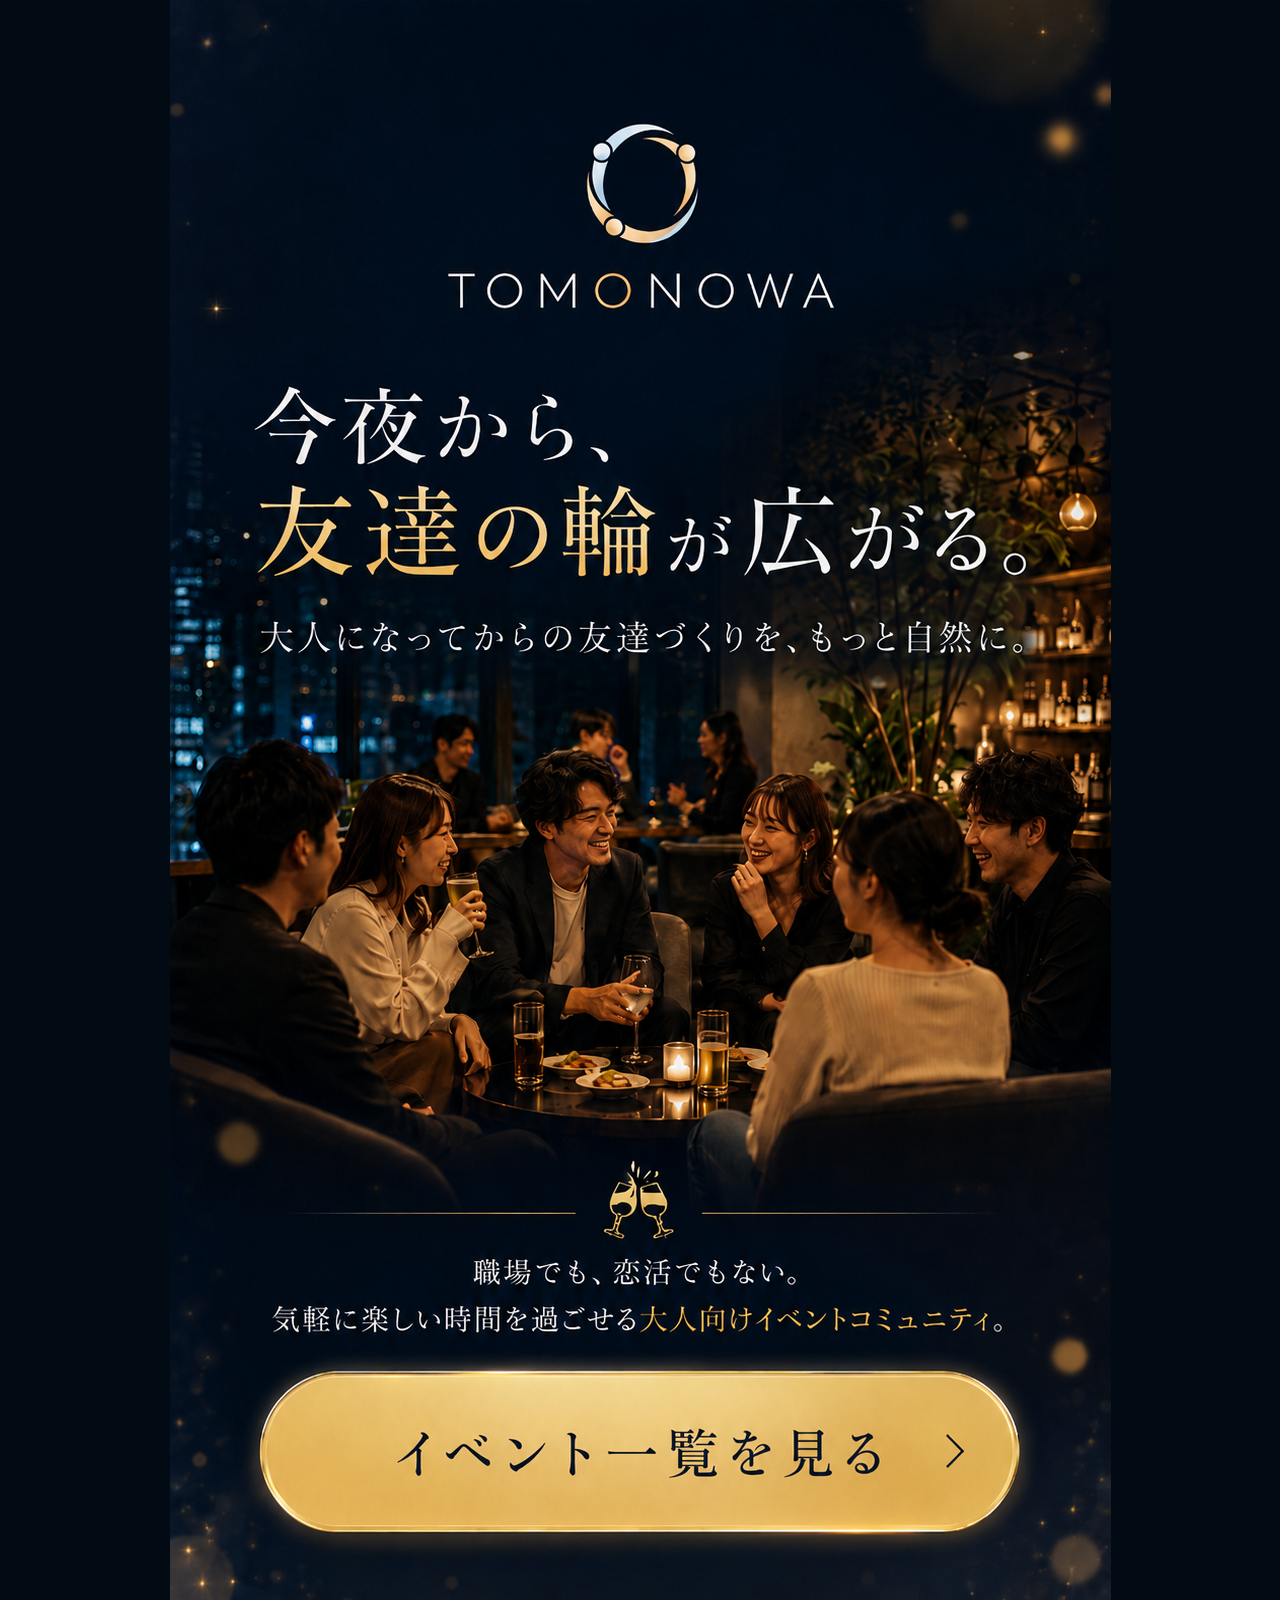
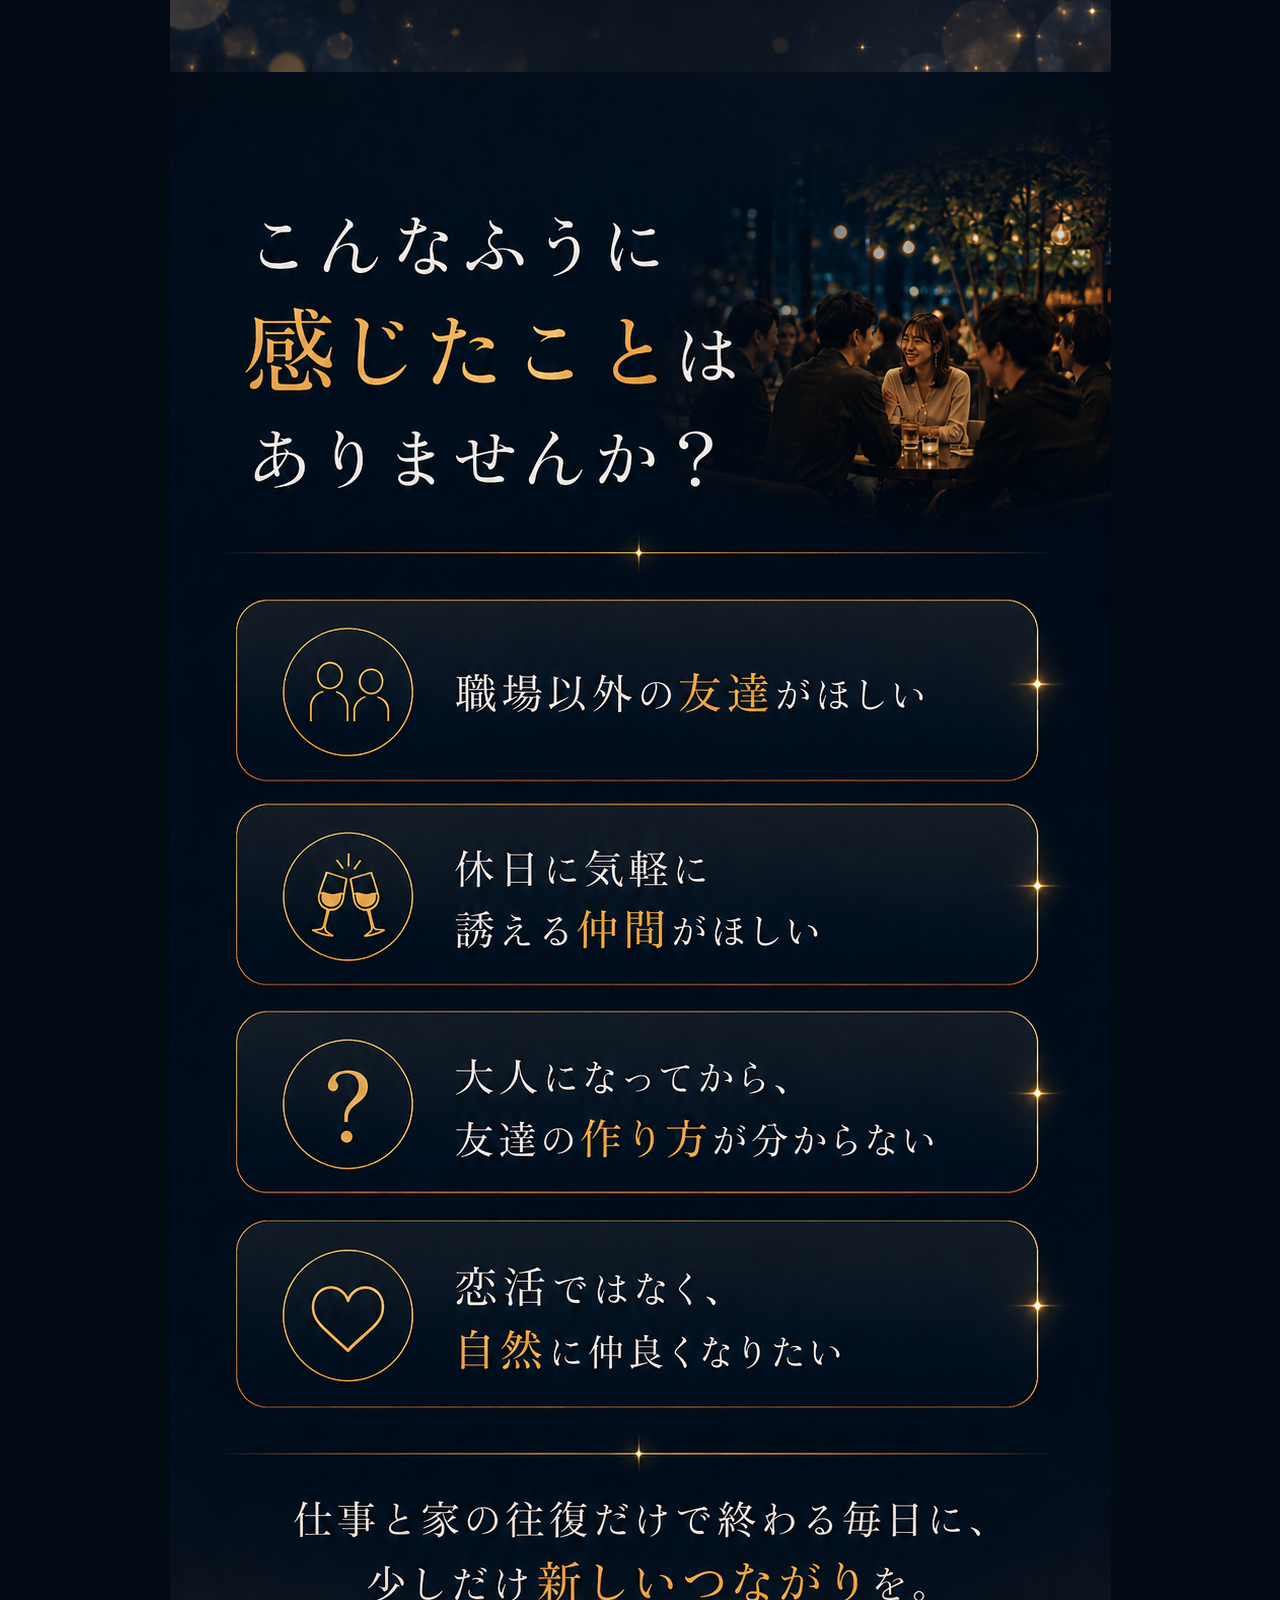
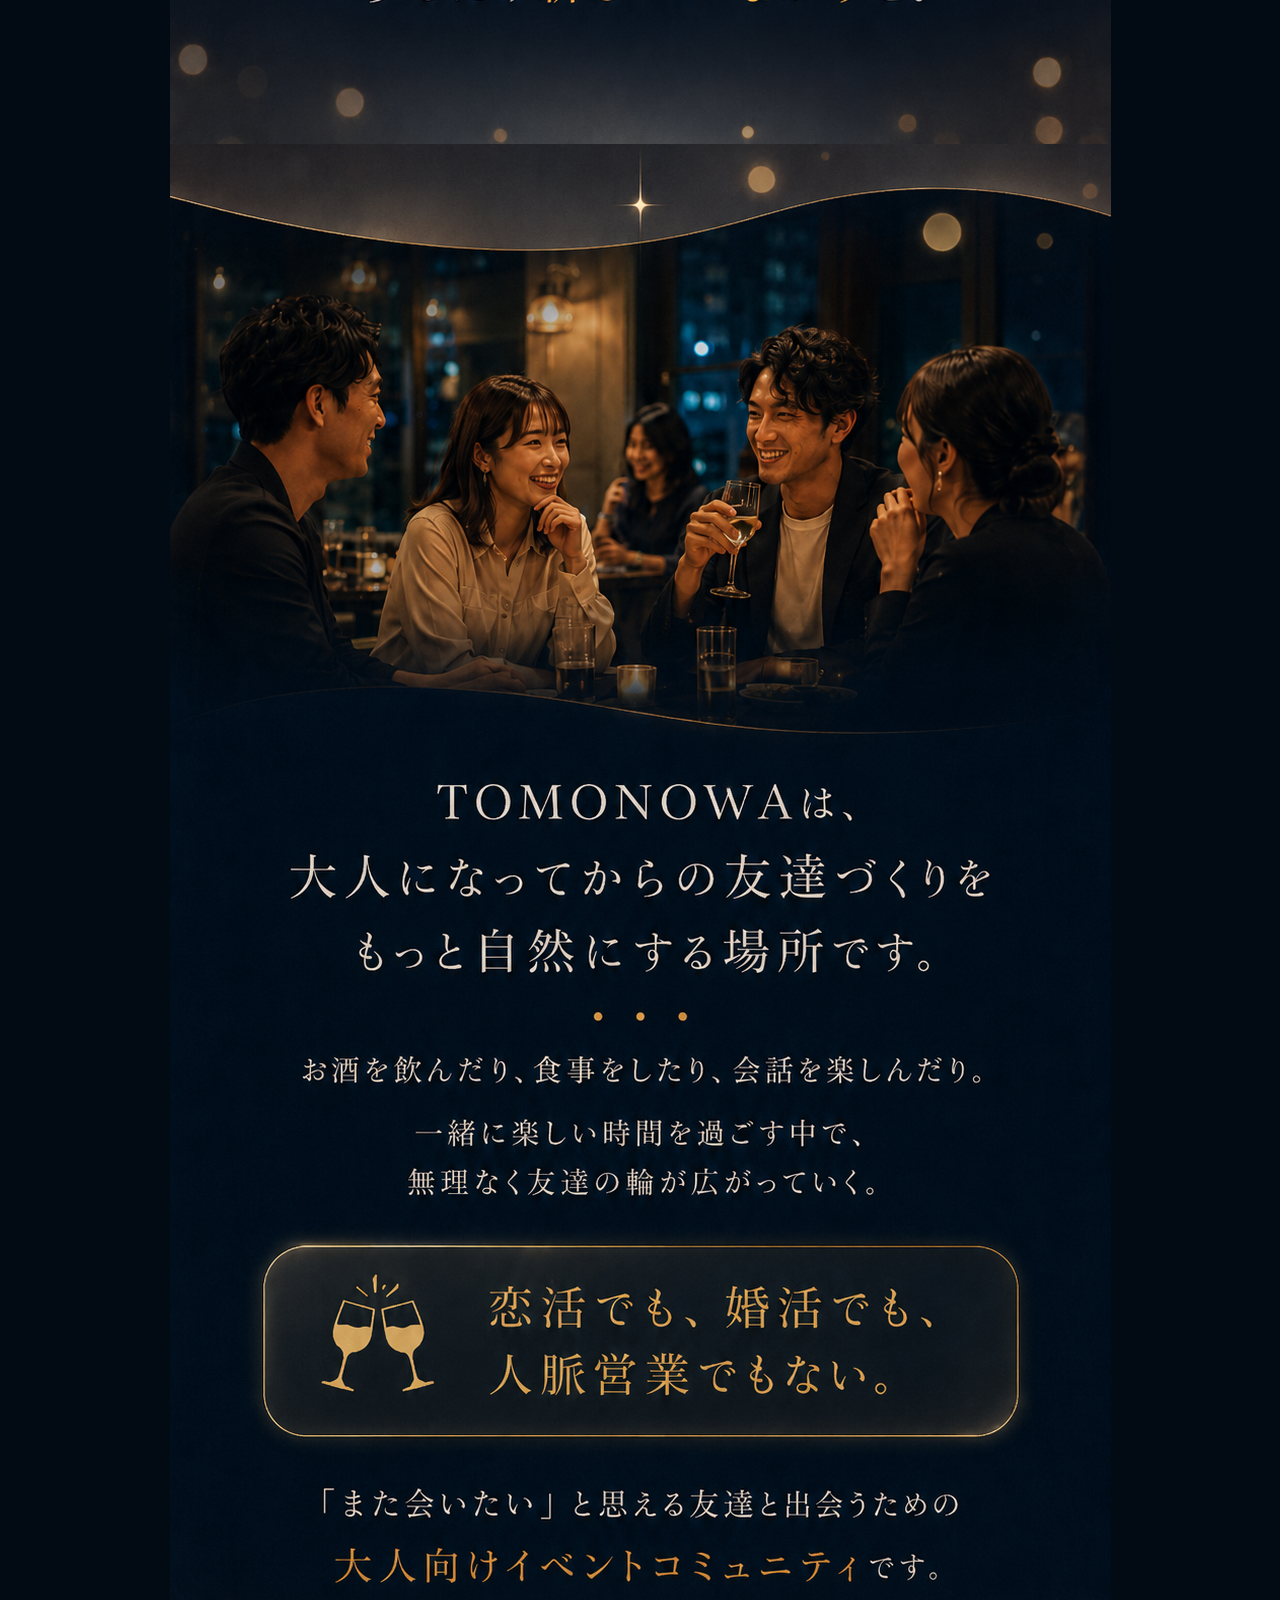
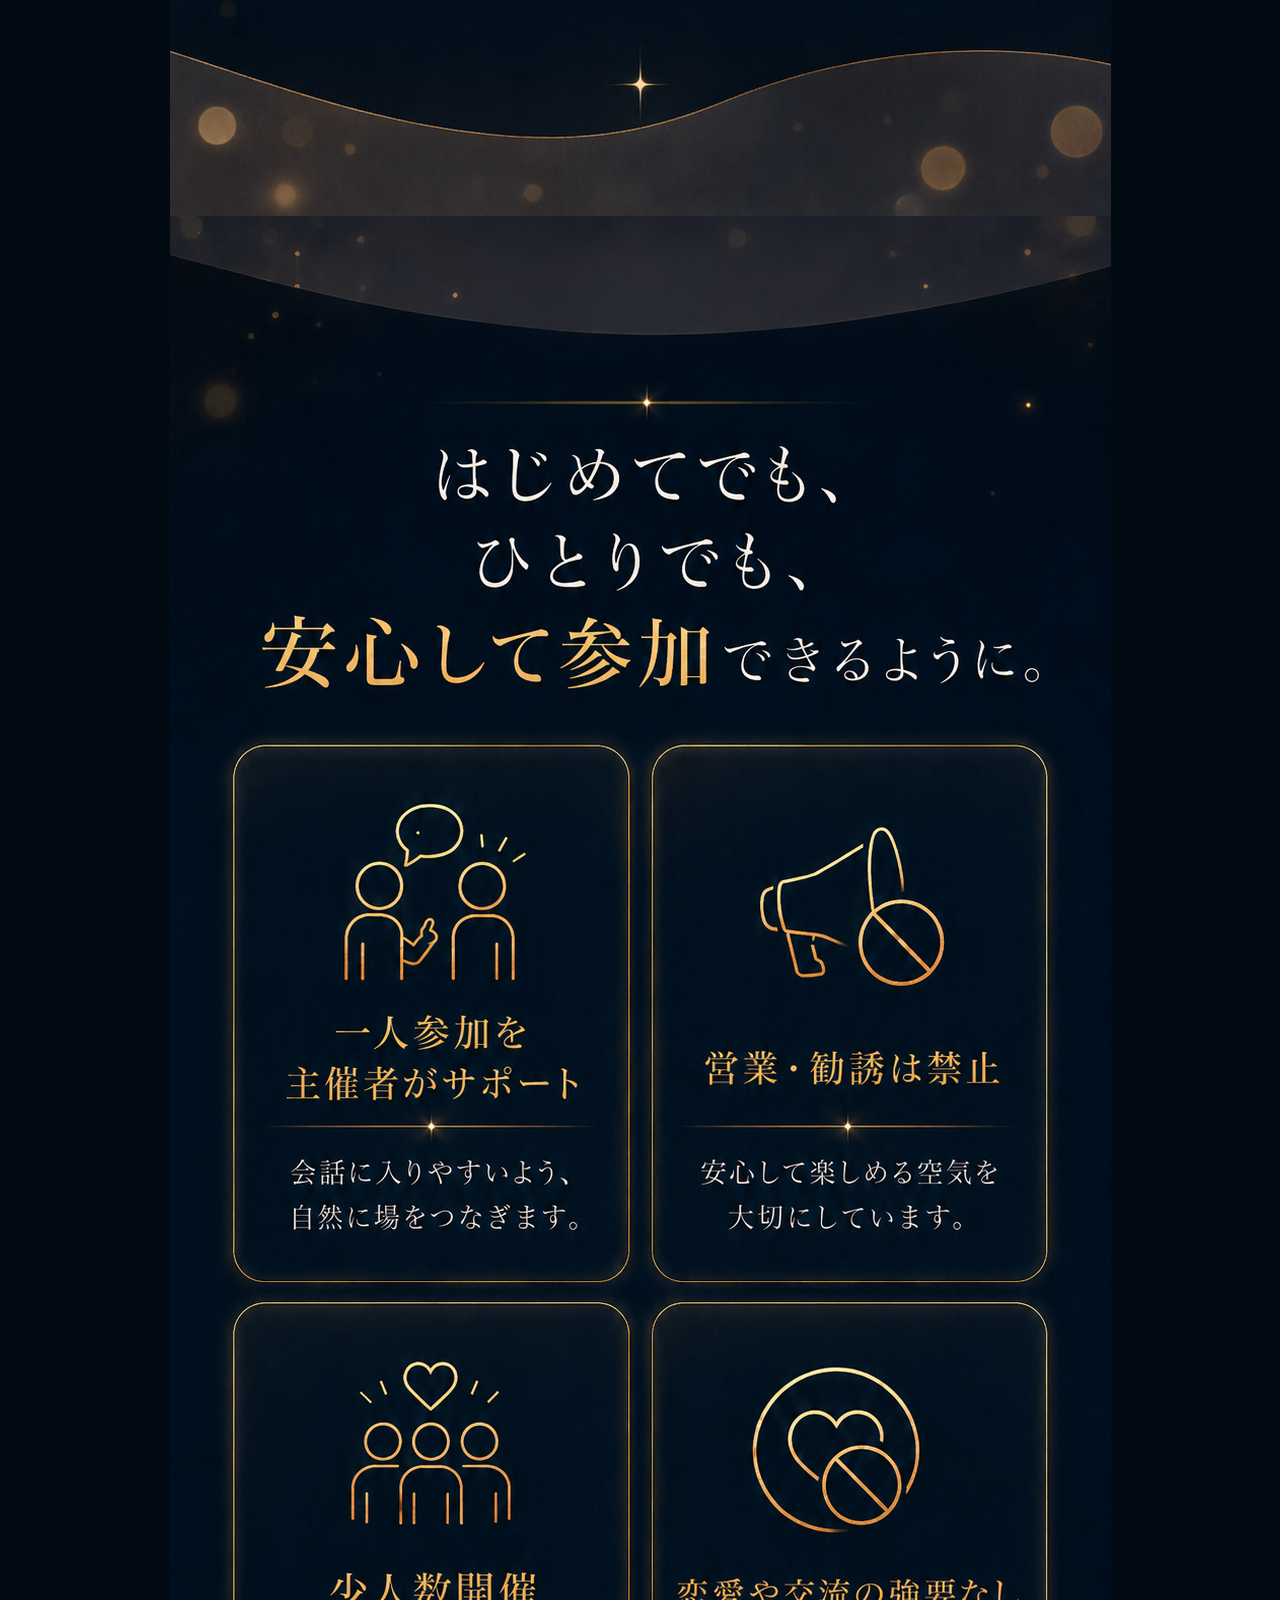
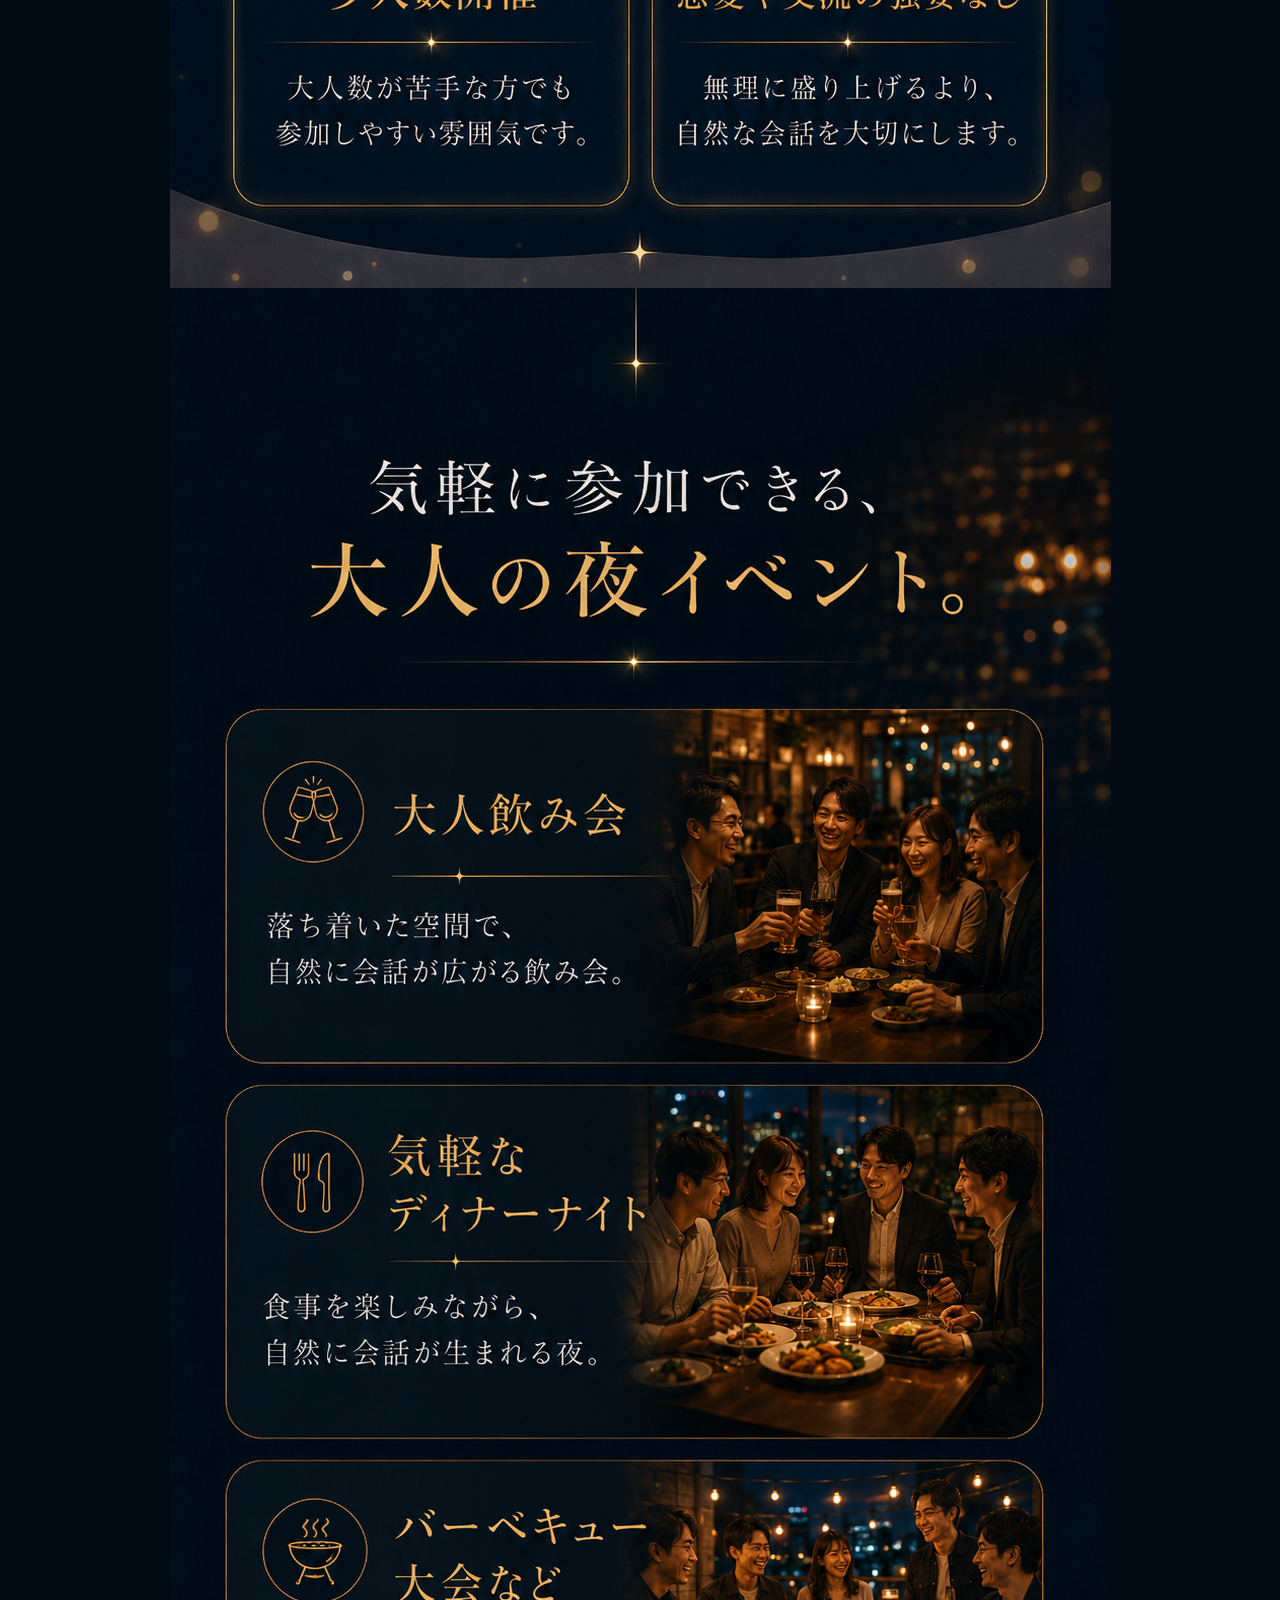
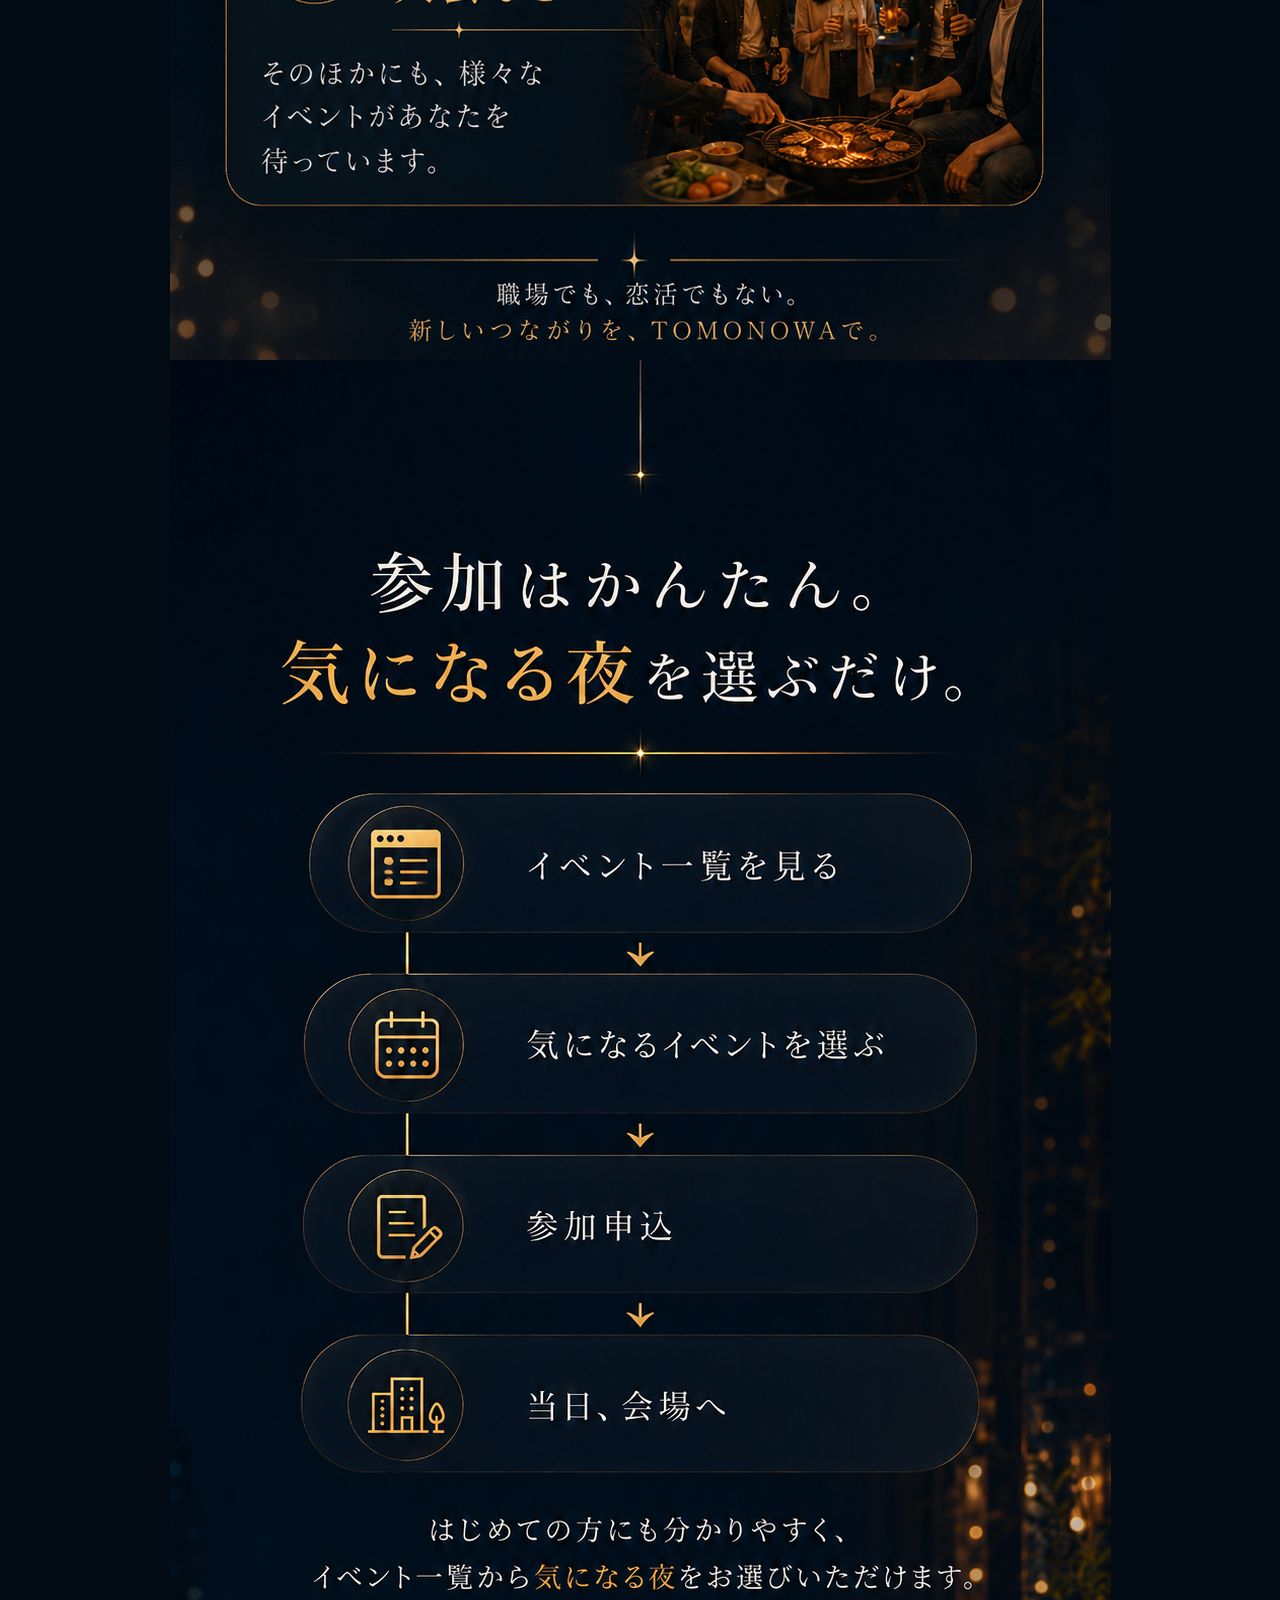
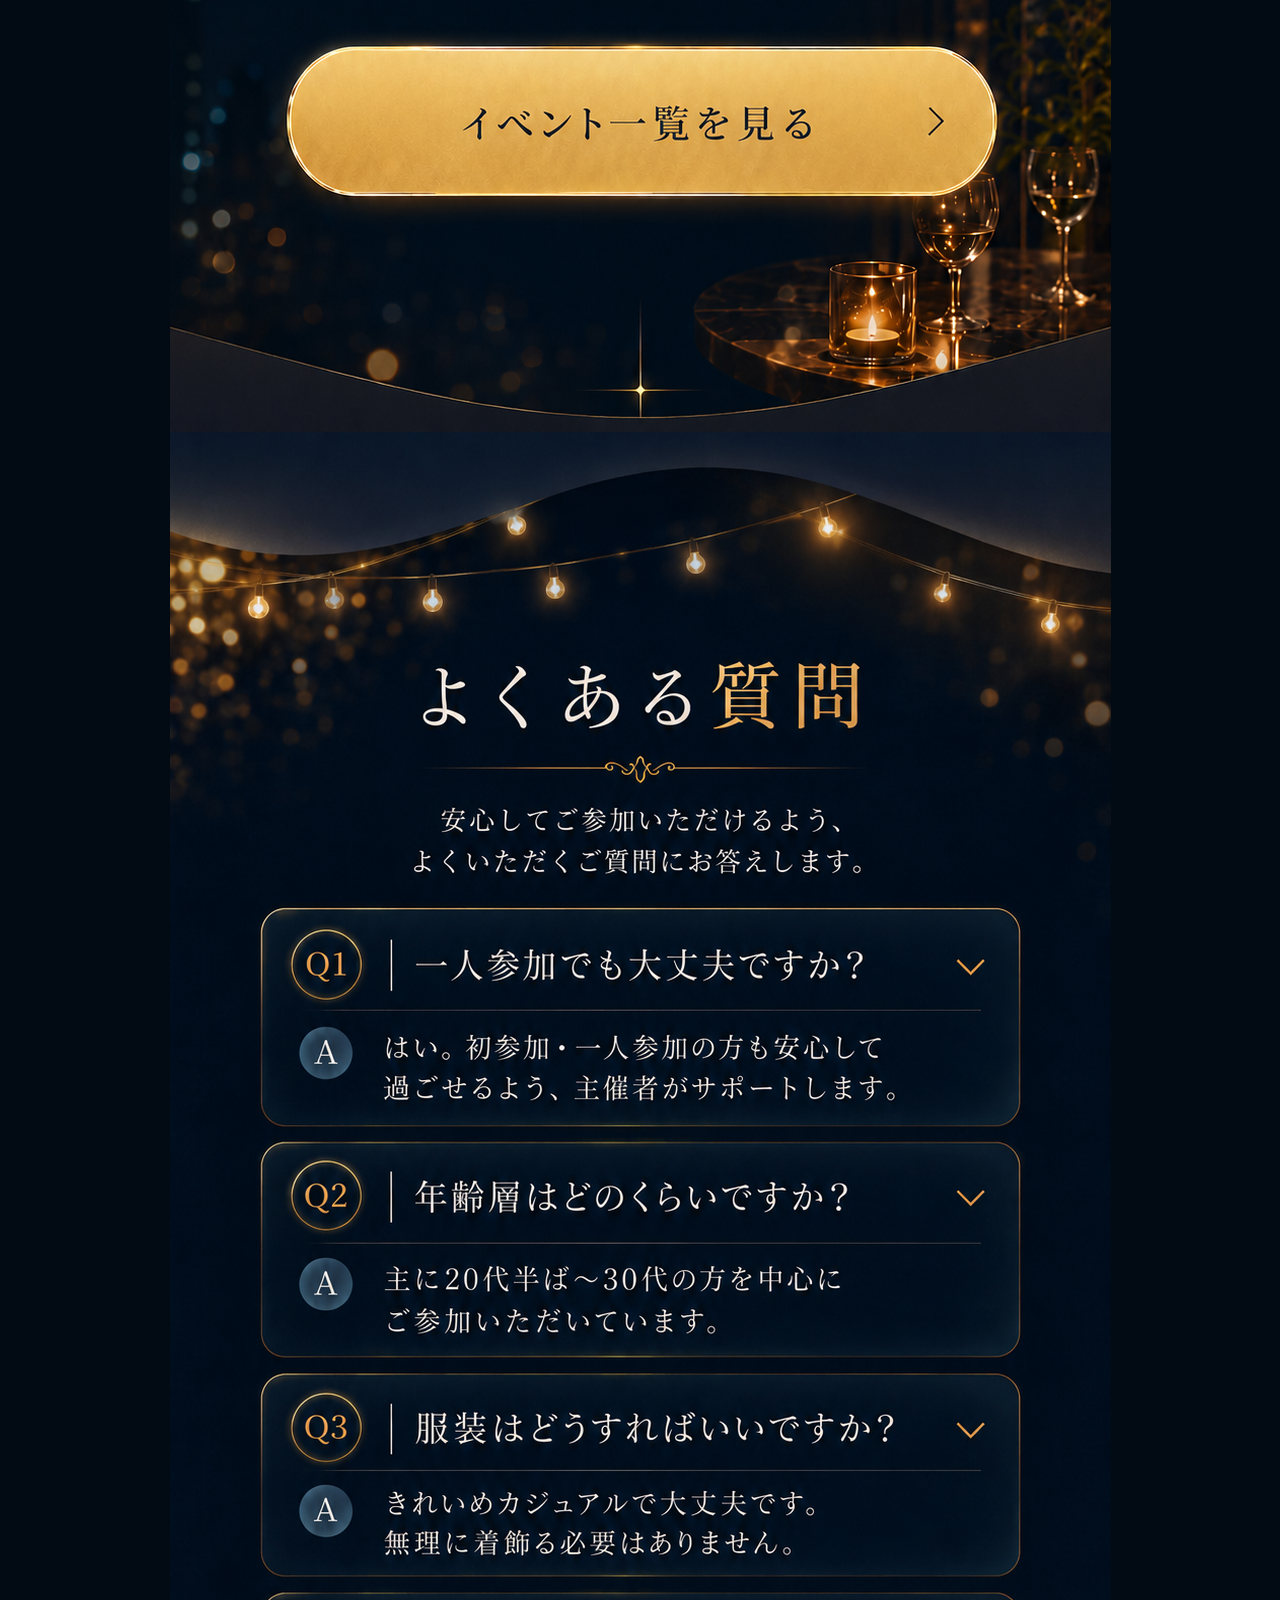
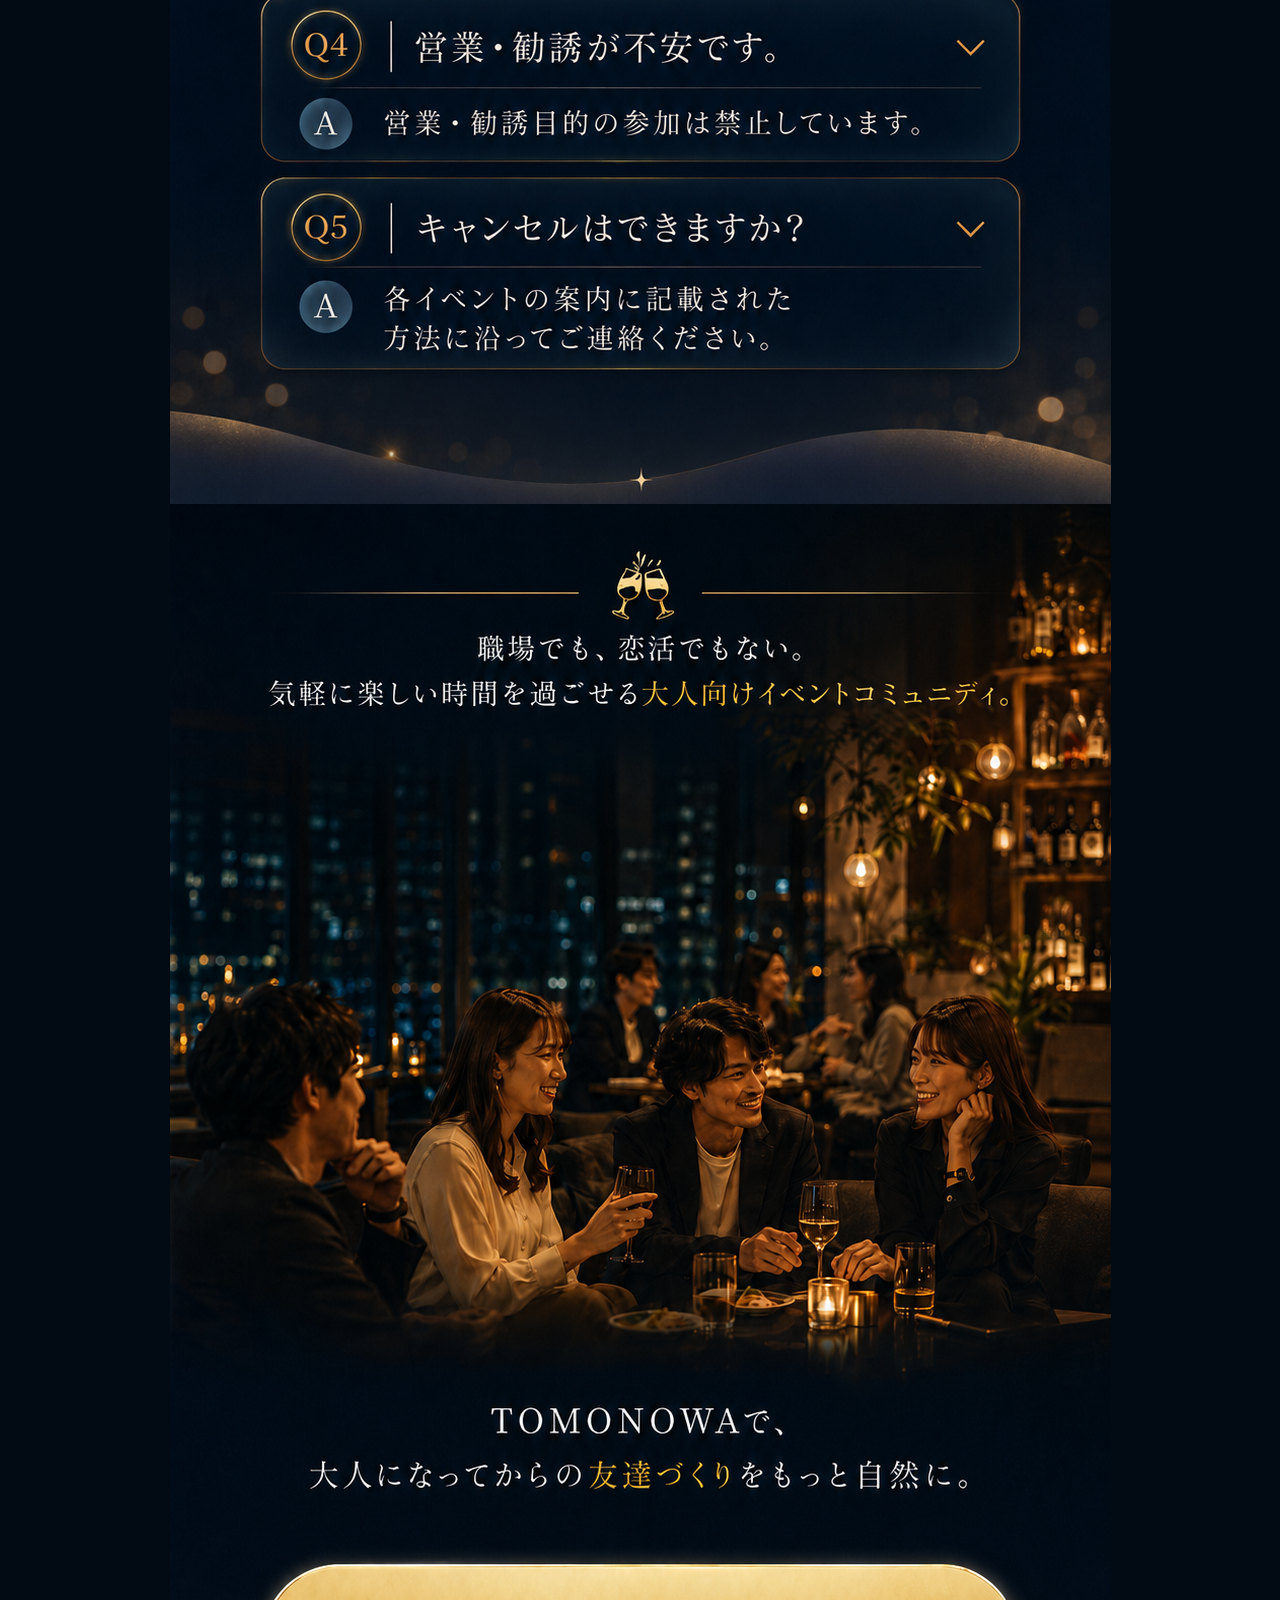
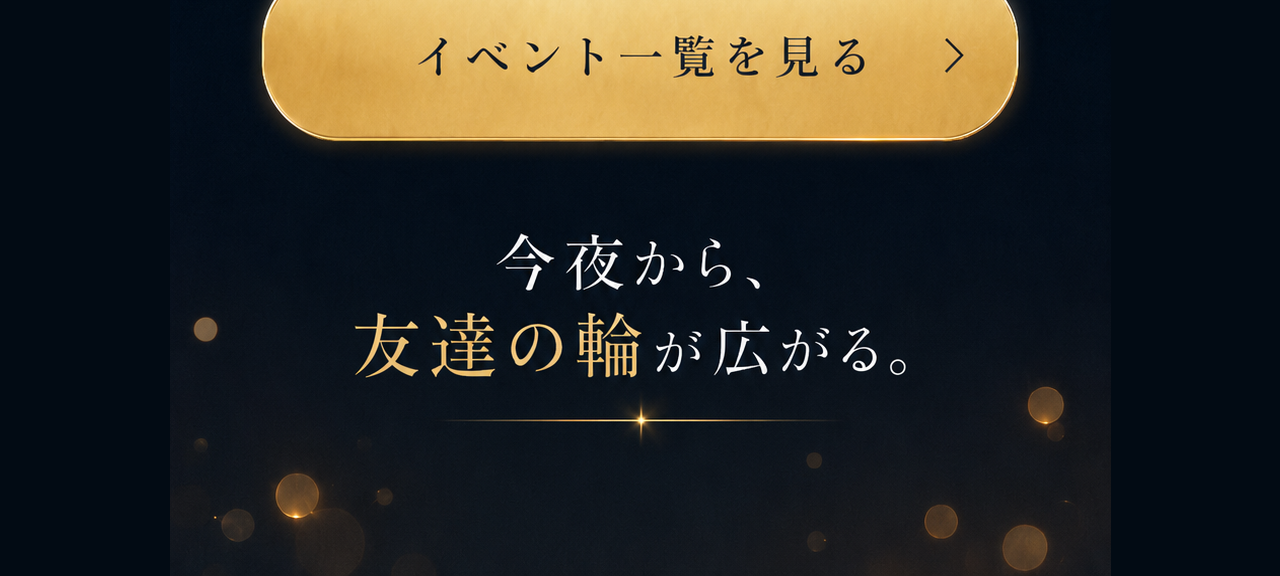
==== commit 03ce2238: "Update event page CTA links" ====
--- a/index.html
+++ b/index.html
@@ -658,7 +658,7 @@
   <main class="lp">
     <section class="lp-section">
       <img src="lp-assets/01-hero.png" alt="TOMONOWA 今夜から、友達の輪が広がる。">
-      <a class="cta-hit cta-hit--hero" href="#current-event" aria-label="イベント一覧を見る"></a>
+      <a class="cta-hit cta-hit--hero" href="https://martech0000.github.io/picross-tomonowa-lp/" aria-label="イベント一覧を見る"></a>
     </section>
 
     <section class="lp-section"><img src="lp-assets/02-pain.png" alt="こんなふうに感じたことはありませんか？"></section>
@@ -666,81 +666,14 @@
     <section class="lp-section"><img src="lp-assets/04-reassurance.png" alt="はじめてでも、ひとりでも、安心して参加できるように。"></section>
     <section class="lp-section"><img src="lp-assets/05-events.png" alt="気軽に参加できる、大人の夜イベント。"></section>
 
-    <section class="current-event" id="current-event">
-      <p class="event-kicker">CURRENT EVENT</p>
-      <h1 class="event-title">開催中の<span>イベント</span></h1>
-      <p class="event-lead">今年の夏を、ただ過ごすだけで終わらせない。自然な交流と少しのワクワクを楽しむ、TOMONOWAの夏の特別イベントです。</p>
-
-      <div class="event-layout">
-        <div class="flyer-frame">
-          <img src="tomonowa-natsumatsuri-2026-flyer.png" alt="TOMONOWA 大人の夏祭り 2026 フライヤー">
-        </div>
-
-        <div>
-          <div class="event-detail">
-            <div class="fact"><span>イベント</span><b>TOMONOWA 大人の夏祭り 2026</b></div>
-            <div class="fact"><span>開催日</span><b>2026年8月16日（日）</b></div>
-            <div class="fact"><span>時間</span><b>18:00〜21:00</b></div>
-            <div class="fact"><span>場所</span><b>池袋<br>会場詳細はお申し込み後にご案内します</b></div>
-            <div class="fact"><span>定員</span><b>最大100名</b></div>
-            <div class="fact"><span>料金</span><b>女性 3,000円 / 男性 7,000円</b></div>
-            <div class="fact"><span>内容</span><b>ただ集まって飲むだけではない、自然な交流と夏の遊び心を楽しむ3時間。お一人でも、友達との参加でも歓迎です。</b></div>
-          </div>
-        </div>
-      </div>
-      <div class="discount-offer" aria-label="早期申込・事前振込割引">
-        <p class="discount-offer__kicker">EARLY BOOKING OFFER</p>
-        <p class="discount-offer__main">7月中のお申し込みで <strong>500円引き</strong><br>さらに事前振込で <strong>500円引き</strong></p>
-        <p class="discount-offer__note">最大1,000円引き。女性は2,000円、男性は6,000円で参加できます。振込先はお申し込み後にご案内します。</p>
-      </div>
-      <p class="price-note">公式LINEへの登録だけでは、イベント申込は完了しません。定員が埋まり次第、受付を終了します。</p>
-      <div class="seat-status" aria-label="現在の受付状況">
-        <p class="seat-status__title">現在の<span>受付状況</span></p>
-        <div class="seat-status__grid">
-          <div class="seat-card">
-            <p class="seat-card__label">MEN</p>
-            <p class="seat-card__count"><span>7,000</span>円</p>
-            <p class="seat-card__note">男性参加費</p>
-            <div class="seat-bar" aria-hidden="true"><span style="width: 100%"></span></div>
-          </div>
-          <div class="seat-card">
-            <p class="seat-card__label">WOMEN</p>
-            <p class="seat-card__count"><span>3,000</span>円</p>
-            <p class="seat-card__note">女性参加費</p>
-            <div class="seat-bar" aria-hidden="true"><span style="width: 100%"></span></div>
-          </div>
-        </div>
-        <p class="seat-status__caption">最大100名。定員に達し次第、受付を終了します。</p>
-      </div>
-      <div class="matching-note">
-        <div class="heart-burst" aria-hidden="true">
-          <span class="heart heart--1"></span>
-          <span class="heart heart--2"></span>
-          <span class="heart heart--3"></span>
-          <span class="heart heart--4"></span>
-          <span class="heart heart--5"></span>
-          <span class="heart heart--6"></span>
-          <span class="heart heart--7"></span>
-          <span class="heart heart--8"></span>
-        </div>
-        <p class="matching-kicker">SPECIAL CONTENT</p>
-        <h2>リアルマッチング<span>開催</span></h2>
-        <p class="matching-subcopy">気になる人と、自然につながるきっかけも。</p>
-        <p>イベント終盤には、任意参加のリアルマッチングも実施予定。<br>もう少し話してみたいと思った相手を番号で記入し、<br>お互いに気になっていた場合だけ結果をお知らせします。</p>
-      </div>
-      <div class="event-apply-wrap">
-        <button class="apply-button apply-button--event" type="button" onclick="openForm()">8月16日のイベントに申し込む</button>
-      </div>
-    </section>
-
     <section class="lp-section">
       <img src="lp-assets/06-flow.png" alt="参加はかんたん。気になる夜を選ぶだけ。">
-      <a class="cta-hit cta-hit--flow" href="#current-event" aria-label="イベント一覧を見る"></a>
+      <a class="cta-hit cta-hit--flow" href="https://martech0000.github.io/picross-tomonowa-lp/" aria-label="イベント一覧を見る"></a>
     </section>
     <section class="lp-section"><img src="lp-assets/07-faq.png" alt="よくある質問"></section>
     <section class="lp-section">
       <img src="lp-assets/08-final-cta.png" alt="TOMONOWA イベント一覧を見る">
-      <a class="cta-hit cta-hit--final" href="#current-event" aria-label="イベント一覧を見る"></a>
+      <a class="cta-hit cta-hit--final" href="https://martech0000.github.io/picross-tomonowa-lp/" aria-label="イベント一覧を見る"></a>
     </section>
   </main>
 
